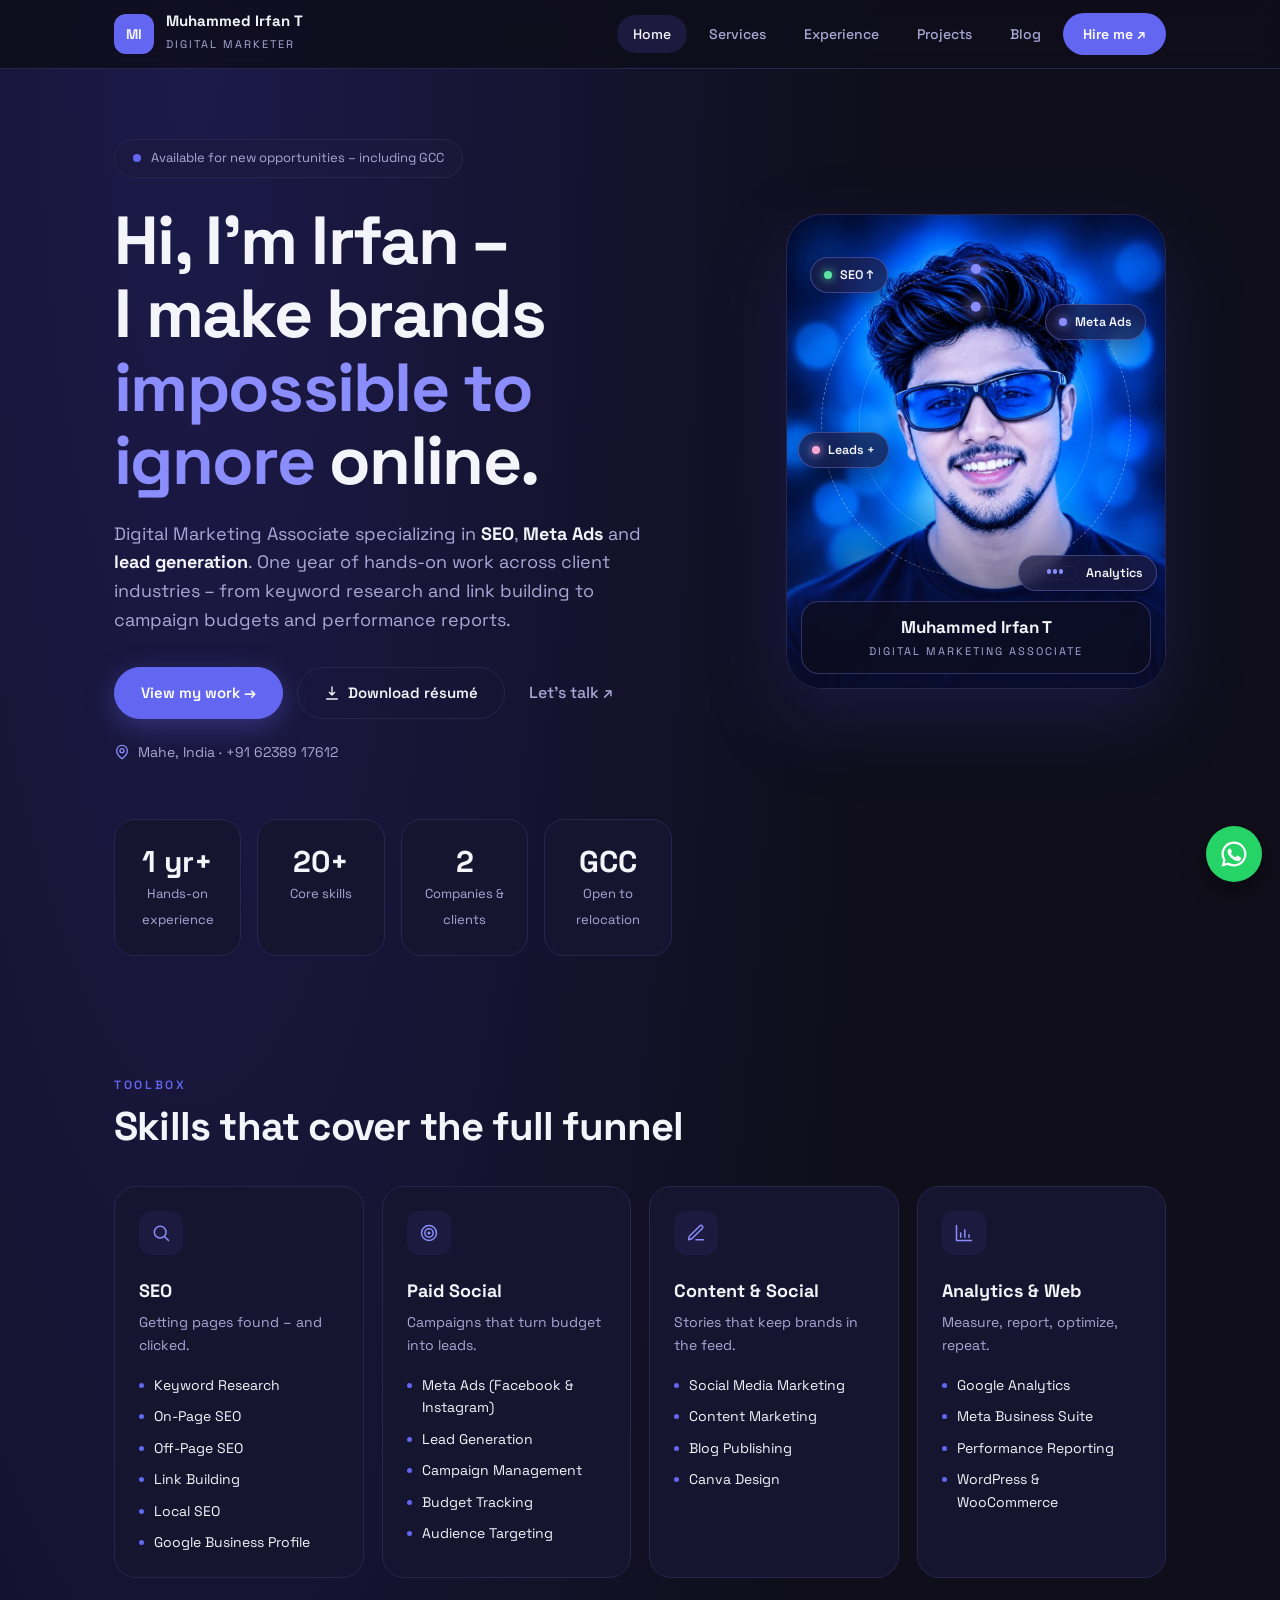
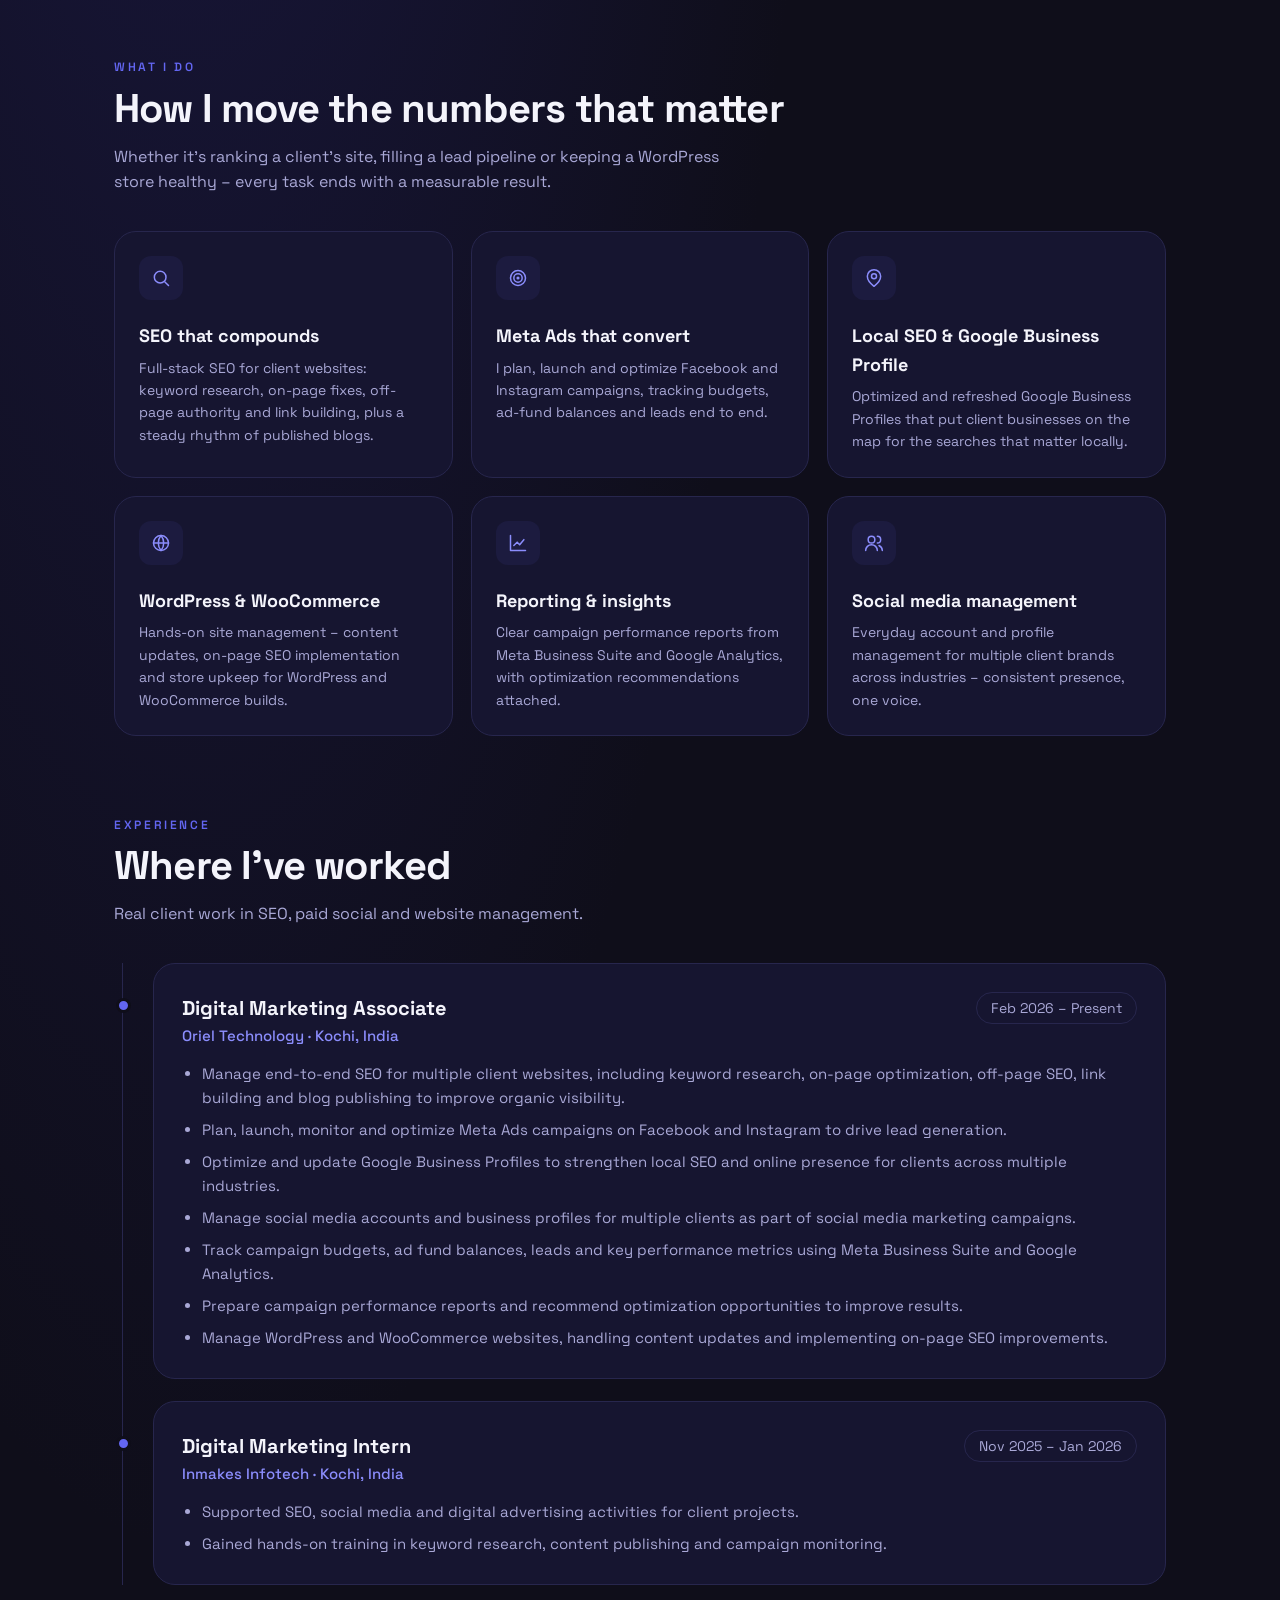
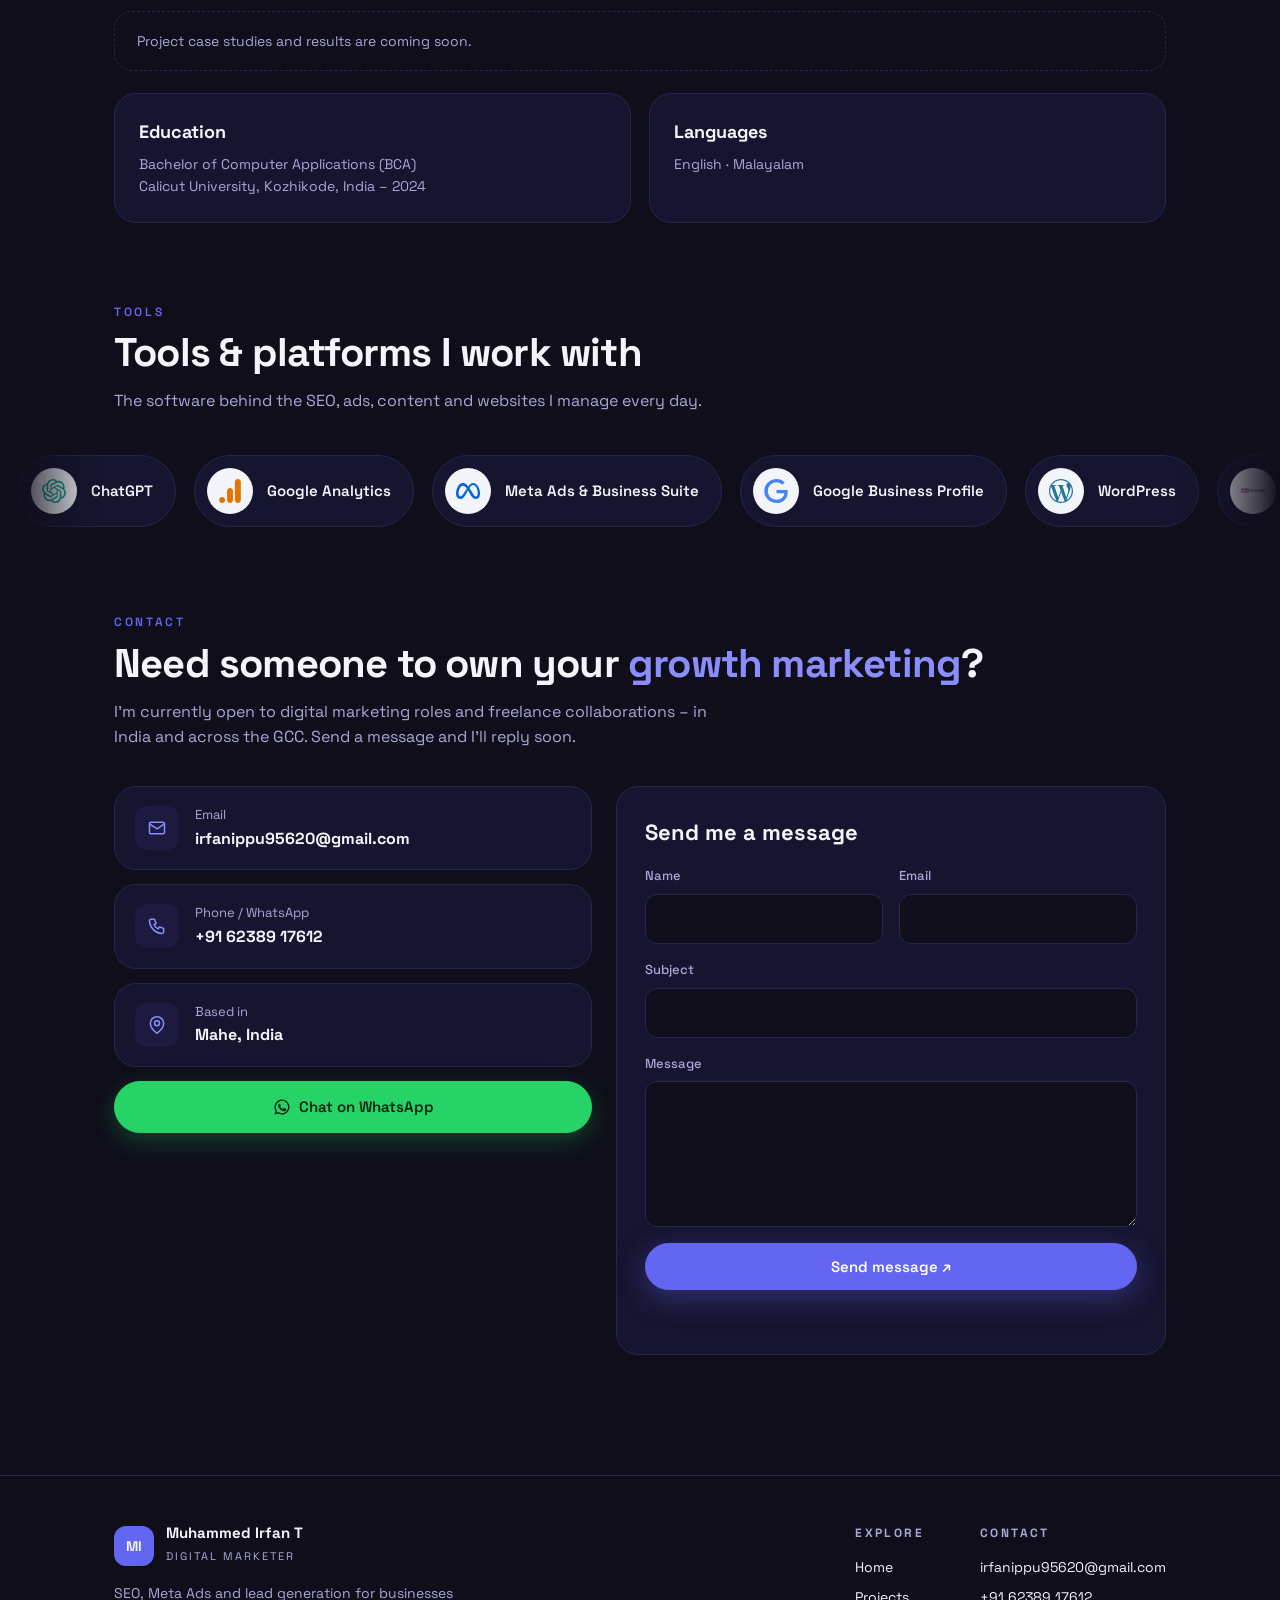
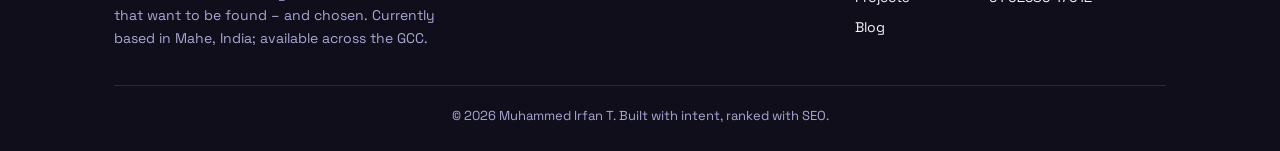
==== index.html @ 916445ad "Update index.html" ====
<!DOCTYPE html>
<html lang="en">
<head>
  <meta charset="UTF-8">
  <meta name="viewport" content="width=device-width, initial-scale=1.0">

  <title>Digital Marketing Executive in Kerala | Muhammed Irfan</title>

  <meta
    name="description"
    content="Muhammed Irfan is a Digital Marketing Associate from Kerala, specialising in SEO, Meta Ads, Google Ads, lead generation, and social media marketing."
  >

  <meta name="author" content="Muhammed Irfan">
  <meta name="robots" content="index, follow">

  <link rel="canonical" href="https://irfandigi.vercel.app/">

  <!-- Open Graph -->
  <meta property="og:type" content="website">
  <meta property="og:title" content="Muhammed Irfan | Digital Marketing Portfolio">
  <meta
    property="og:description"
    content="Explore my digital marketing experience, projects, and skills in SEO, Meta Ads, Google Ads, and lead generation."
  >
  <meta property="og:url" content="https://irfandigi.vercel.app/">
  <meta property="og:image" content="https://irfandigi.vercel.app/og-image.jpg">

  <!-- Twitter -->
  <meta name="twitter:card" content="summary_large_image">
  <meta name="twitter:title" content="Muhammed Irfan | Digital Marketing Portfolio">
  <meta
    name="twitter:description"
    content="Digital marketing portfolio showcasing SEO, paid advertising, and lead generation projects."
  >
  <meta name="twitter:image" content="https://irfandigi.vercel.app/og-image.jpg">

  <!-- Fonts -->
  <link rel="preconnect" href="https://fonts.googleapis.com">
  <link rel="preconnect" href="https://fonts.gstatic.com" crossorigin>
  <link
    href="https://fonts.googleapis.com/css2?family=Space+Grotesk:wght@400;500;600;700&display=swap"
    rel="stylesheet"
  >

  <link rel="stylesheet" href="style.css">

  <!-- Structured Data -->
  <script type="application/ld+json">
  {
    "@context": "https://schema.org",
    "@type": "Person",
    "name": "Muhammed Irfan",
    "url": "https://irfandigi.vercel.app/",
    "jobTitle": "Digital Marketing Associate",
    "address": {
      "@type": "PostalAddress",
      "addressLocality": "Mahe",
      "addressRegion": "Kerala",
      "addressCountry": "IN"
    },
    "knowsAbout": [
      "Search Engine Optimization",
      "Meta Ads",
      "Google Ads",
      "Lead Generation",
      "Social Media Marketing",
      "WordPress"
    ]
  }
  </script>
</head>
<body>
<header><div class="wrap">
 <a class="brand" href="#home"><span class="logo">MI</span><span><b>Muhammed Irfan T</b><small>Digital Marketer</small></span></a>
 <nav aria-label="Main" class="pnav" id="mnav"><a class="cur" aria-current="page" href="#home">Home</a><a href="#services">Services</a><a href="#experience">Experience</a><a href="projects.html">Projects</a><a href="blog.html">Blog</a><a class="hire" href="#contact">Hire me ↗</a></nav>
 <button class="burger" type="button" aria-label="Open menu" aria-expanded="false" aria-controls="mnav"><span></span></button>
</div></header>
<main>

<section class="hero" id="home" style="padding-bottom:40px"><div class="wrap">
 <div>
  <span class="pill"><i class="dot"></i>Available for new opportunities – including GCC</span>
  <h1>Hi, I’m Irfan –<br>I make brands <span>impossible to ignore</span> online.</h1>
  <p class="lead">Digital Marketing Associate specializing in <b>SEO</b>, <b>Meta Ads</b> and <b>lead generation</b>. One year of hands-on work across client industries – from keyword research and link building to campaign budgets and performance reports.</p>
  <div class="cta">
   <a class="btn p" href="projects.html">View my work →</a>
   <a class="btn" id="dl" href="resume.pdf" download="Muhammed_Irfan_T_Resume.pdf"><svg width="16" height="16" viewBox="0 0 24 24" fill="none" stroke="currentColor" stroke-width="2" stroke-linecap="round" stroke-linejoin="round"><path d="M12 3v12m0 0l-4-4m4 4l4-4M4 21h16"/></svg>Download résumé</a>
   <a class="ghost" href="#contact">Let’s talk ↗</a>
  </div>
  <div class="loc"><svg width="16" height="16" viewBox="0 0 24 24" fill="none" stroke="#8b8dfc" stroke-width="2"><path d="M20 10c0 6-8 12-8 12S4 16 4 10a8 8 0 0116 0z"/><circle cx="12" cy="10" r="3"/></svg>Mahe, India · +91 62389 17612</div>
 </div>
 <div class="portrait pf" id="pf">
  <div class="pf-glow g1"></div><div class="pf-glow g2"></div>
  <div class="pf-ring r1"></div><div class="pf-ring r2"></div>
  <img class="pf-img" src="images/irfan.webp" width="720" height="900" alt="Muhammed Irfan T, Digital Marketing Associate" fetchpriority="high">
  <span class="chip c1"><i></i>SEO ↑</span>
  <span class="chip c2"><i></i>Meta Ads</span>
  <span class="chip c3"><i></i>Leads +</span>
  <span class="chip c4"><em class="bars"><u></u><u></u><u></u></em>Analytics</span>
  <div class="pf-name"><b>Muhammed Irfan T</b><small>Digital Marketing Associate</small></div>
 </div>
</div>
<div class="wrap"><div class="stats">
 <div class="stat"><b>1 yr+</b><span>Hands-on experience</span></div>
 <div class="stat"><b>20+</b><span>Core skills</span></div>
 <div class="stat"><b>2</b><span>Companies &amp; clients</span></div>
 <div class="stat"><b>GCC</b><span>Open to relocation</span></div>
</div></div>
</section>

<section id="skills"><div class="wrap">
 <div class="eyebrow">Toolbox</div>
 <h2>Skills that cover the full funnel</h2>
 <p class="sub"></p>
 <div class="grid4">
  <div class="card"><div class="ic"><svg viewBox="0 0 24 24"><circle cx="11" cy="11" r="7"/><path d="M21 21l-4.3-4.3"/></svg></div><h3>SEO</h3><p>Getting pages found – and clicked.</p><ul><li>Keyword Research</li><li>On-Page SEO</li><li>Off-Page SEO</li><li>Link Building</li><li>Local SEO</li><li>Google Business Profile</li></ul></div>
  <div class="card"><div class="ic"><svg viewBox="0 0 24 24"><circle cx="12" cy="12" r="9"/><circle cx="12" cy="12" r="5"/><circle cx="12" cy="12" r="1"/></svg></div><h3>Paid Social</h3><p>Campaigns that turn budget into leads.</p><ul><li>Meta Ads (Facebook &amp; Instagram)</li><li>Lead Generation</li><li>Campaign Management</li><li>Budget Tracking</li><li>Audience Targeting</li></ul></div>
  <div class="card"><div class="ic"><svg viewBox="0 0 24 24"><path d="M12 20h9"/><path d="M16.5 3.5a2.1 2.1 0 013 3L7 19l-4 1 1-4z"/></svg></div><h3>Content &amp; Social</h3><p>Stories that keep brands in the feed.</p><ul><li>Social Media Marketing</li><li>Content Marketing</li><li>Blog Publishing</li><li>Canva Design</li></ul></div>
  <div class="card"><div class="ic"><svg viewBox="0 0 24 24"><path d="M3 3v18h18"/><path d="M8 17v-5M13 17V8M18 17v-3"/></svg></div><h3>Analytics &amp; Web</h3><p>Measure, report, optimize, repeat.</p><ul><li>Google Analytics</li><li>Meta Business Suite</li><li>Performance Reporting</li><li>WordPress &amp; WooCommerce</li></ul></div>
 </div>
</div></section>

<section id="services" style="padding-top:0"><div class="wrap">
 <div class="eyebrow">What I do</div>
 <h2>How I move the numbers that matter</h2>
 <p class="sub">Whether it’s ranking a client’s site, filling a lead pipeline or keeping a WordPress store healthy – every task ends with a measurable result.</p>
 <div class="grid3">
  <div class="card"><div class="ic"><svg viewBox="0 0 24 24"><circle cx="11" cy="11" r="7"/><path d="M21 21l-4.3-4.3"/></svg></div><h3>SEO that compounds</h3><p>Full-stack SEO for client websites: keyword research, on-page fixes, off-page authority and link building, plus a steady rhythm of published blogs.</p></div>
  <div class="card"><div class="ic"><svg viewBox="0 0 24 24"><circle cx="12" cy="12" r="9"/><circle cx="12" cy="12" r="5"/><circle cx="12" cy="12" r="1"/></svg></div><h3>Meta Ads that convert</h3><p>I plan, launch and optimize Facebook and Instagram campaigns, tracking budgets, ad-fund balances and leads end to end.</p></div>
  <div class="card"><div class="ic"><svg viewBox="0 0 24 24"><path d="M20 10c0 6-8 12-8 12S4 16 4 10a8 8 0 0116 0z"/><circle cx="12" cy="10" r="3"/></svg></div><h3>Local SEO &amp; Google Business Profile</h3><p>Optimized and refreshed Google Business Profiles that put client businesses on the map for the searches that matter locally.</p></div>
  <div class="card"><div class="ic"><svg viewBox="0 0 24 24"><circle cx="12" cy="12" r="9"/><path d="M3 12h18M12 3a14 14 0 010 18M12 3a14 14 0 000 18"/></svg></div><h3>WordPress &amp; WooCommerce</h3><p>Hands-on site management – content updates, on-page SEO implementation and store upkeep for WordPress and WooCommerce builds.</p></div>
  <div class="card"><div class="ic"><svg viewBox="0 0 24 24"><path d="M3 3v18h18"/><path d="M7 15l4-4 3 3 5-6"/></svg></div><h3>Reporting &amp; insights</h3><p>Clear campaign performance reports from Meta Business Suite and Google Analytics, with optimization recommendations attached.</p></div>
  <div class="card"><div class="ic"><svg viewBox="0 0 24 24"><circle cx="9" cy="8" r="4"/><path d="M2 21a7 7 0 0114 0M16 4a4 4 0 010 8M22 21a7 7 0 00-4-6"/></svg></div><h3>Social media management</h3><p>Everyday account and profile management for multiple client brands across industries – consistent presence, one voice.</p></div>
 </div>
</div></section>

<section id="experience" style="padding-top:0"><div class="wrap">
 <div class="eyebrow">Experience</div>
 <h2>Where I’ve worked</h2>
 <p class="sub">Real client work in SEO, paid social and website management.</p>
 <div class="tl">
  <article class="job">
   <header><div><h3>Digital Marketing Associate</h3><div class="org">Oriel Technology · Kochi, India</div></div><span class="when">Feb 2026 – Present</span></header>
   <ul>
    <li>Manage end-to-end SEO for multiple client websites, including keyword research, on-page optimization, off-page SEO, link building and blog publishing to improve organic visibility.</li>
    <li>Plan, launch, monitor and optimize Meta Ads campaigns on Facebook and Instagram to drive lead generation.</li>
    <li>Optimize and update Google Business Profiles to strengthen local SEO and online presence for clients across multiple industries.</li>
    <li>Manage social media accounts and business profiles for multiple clients as part of social media marketing campaigns.</li>
    <li>Track campaign budgets, ad fund balances, leads and key performance metrics using Meta Business Suite and Google Analytics.</li>
    <li>Prepare campaign performance reports and recommend optimization opportunities to improve results.</li>
    <li>Manage WordPress and WooCommerce websites, handling content updates and implementing on-page SEO improvements.</li>
   </ul>
  </article>
  <article class="job">
   <header><div><h3>Digital Marketing Intern</h3><div class="org">Inmakes Infotech · Kochi, India</div></div><span class="when">Nov 2025 – Jan 2026</span></header>
   <ul>
    <li>Supported SEO, social media and digital advertising activities for client projects.</li>
    <li>Gained hands-on training in keyword research, content publishing and campaign monitoring.</li>
   </ul>
  </article>
 </div>
 <div class="note">Project case studies and results are coming soon.</div>
 <div class="edu">
  <div class="card"><h3>Education</h3><p>Bachelor of Computer Applications (BCA)<br>Calicut University, Kozhikode, India – 2024</p></div>
  <div class="card"><h3>Languages</h3><p>English · Malayalam</p></div>
 </div>
</div></section>

<section id="tools" style="padding-top:0"><div class="wrap">
 <div class="eyebrow">Tools</div>
 <h2>Tools &amp; platforms I work with</h2>
 <p class="sub">The software behind the SEO, ads, content and websites I manage every day.</p>
</div>
<div class="marquee" aria-label="Tools and platforms"><ul class="mtrack"><li class="tool"><span class="tlogo"><svg viewBox="0 0 24 24" role="img" aria-label="ChatGPT logo"><path fill="#10a37f" d="M22.2819 9.8211a5.9847 5.9847 0 0 0-.5157-4.9108 6.0462 6.0462 0 0 0-6.5098-2.9A6.0651 6.0651 0 0 0 4.9807 4.1818a5.9847 5.9847 0 0 0-3.9977 2.9 6.0462 6.0462 0 0 0 .7427 7.0966 5.98 5.98 0 0 0 .511 4.9107 6.051 6.051 0 0 0 6.5146 2.9001A5.9847 5.9847 0 0 0 13.2599 24a6.0557 6.0557 0 0 0 5.7718-4.2058 5.9894 5.9894 0 0 0 3.9977-2.9001 6.0557 6.0557 0 0 0-.7475-7.0729zm-9.022 12.6081a4.4755 4.4755 0 0 1-2.8764-1.0408l.1419-.0804 4.7783-2.7582a.7948.7948 0 0 0 .3927-.6813v-6.7369l2.02 1.1686a.071.071 0 0 1 .038.052v5.5826a4.504 4.504 0 0 1-4.4945 4.4944zm-9.6607-4.1254a4.4708 4.4708 0 0 1-.5346-3.0137l.142.0852 4.783 2.7582a.7712.7712 0 0 0 .7806 0l5.8428-3.3685v2.3324a.0804.0804 0 0 1-.0332.0615L9.74 19.9502a4.4992 4.4992 0 0 1-6.1408-1.6464zM2.3408 7.8956a4.485 4.485 0 0 1 2.3655-1.9728V11.6a.7664.7664 0 0 0 .3879.6765l5.8144 3.3543-2.0201 1.1685a.0757.0757 0 0 1-.071 0l-4.8303-2.7865A4.504 4.504 0 0 1 2.3408 7.872zm16.5963 3.8558L13.1038 8.364 15.1192 7.2a.0757.0757 0 0 1 .071 0l4.8303 2.7913a4.4944 4.4944 0 0 1-.6765 8.1042v-5.6772a.79.79 0 0 0-.407-.667zm2.0107-3.0231l-.142-.0852-4.7735-2.7818a.7759.7759 0 0 0-.7854 0L9.409 9.2297V6.8974a.0662.0662 0 0 1 .0284-.0615l4.8303-2.7866a4.4992 4.4992 0 0 1 6.6802 4.66zM8.3065 12.863l-2.02-1.1638a.0804.0804 0 0 1-.038-.0567V6.0742a4.4992 4.4992 0 0 1 7.3757-3.4537l-.142.0805L8.704 5.459a.7948.7948 0 0 0-.3927.6813zm1.0976-2.3654l2.602-1.4998 2.6069 1.4998v2.9994l-2.5974 1.4997-2.6067-1.4997Z"/></svg></span><span>ChatGPT</span></li><li class="tool"><span class="tlogo"><svg viewBox="0 0 24 24" role="img" aria-label="Google Analytics logo"><path fill="#E37400" d="M22.84 2.9982v17.9987c.0086 1.6473-1.3197 2.9897-2.967 2.9984a2.9808 2.9808 0 01-.3677-.0208c-1.528-.226-2.6477-1.5558-2.6105-3.1V3.1204c-.0369-1.5458 1.0856-2.8762 2.6157-3.1 1.6361-.1915 3.1178.9796 3.3093 2.6158.014.1201.0208.241.0202.3619zM4.1326 18.0548c-1.6417 0-2.9726 1.331-2.9726 2.9726C1.16 22.6691 2.4909 24 4.1326 24s2.9726-1.3309 2.9726-2.9726-1.331-2.9726-2.9726-2.9726zm7.8728-9.0098c-.0171 0-.0342 0-.0513.0003-1.6495.0904-2.9293 1.474-2.891 3.1256v7.9846c0 2.167.9535 3.4825 2.3505 3.763 1.6118.3266 3.1832-.7152 3.5098-2.327.04-.1974.06-.3983.0593-.5998v-8.9585c.003-1.6474-1.33-2.9852-2.9773-2.9882z"/></svg></span><span>Google Analytics</span></li><li class="tool"><span class="tlogo"><svg viewBox="0 0 24 24" role="img" aria-label="Meta Ads and Business Suite logo"><path fill="#0467DF" d="M6.915 4.03c-1.968 0-3.683 1.28-4.871 3.113C.704 9.208 0 11.883 0 14.449c0 .706.07 1.369.21 1.973a6.624 6.624 0 0 0 .265.86 5.297 5.297 0 0 0 .371.761c.696 1.159 1.818 1.927 3.593 1.927 1.497 0 2.633-.671 3.965-2.444.76-1.012 1.144-1.626 2.663-4.32l.756-1.339.186-.325c.061.1.121.196.183.3l2.152 3.595c.724 1.21 1.665 2.556 2.47 3.314 1.046.987 1.992 1.22 3.06 1.22 1.075 0 1.876-.355 2.455-.843a3.743 3.743 0 0 0 .81-.973c.542-.939.861-2.127.861-3.745 0-2.72-.681-5.357-2.084-7.45-1.282-1.912-2.957-2.93-4.716-2.93-1.047 0-2.088.467-3.053 1.308-.652.57-1.257 1.29-1.82 2.05-.69-.875-1.335-1.547-1.958-2.056-1.182-.966-2.315-1.303-3.454-1.303zm10.16 2.053c1.147 0 2.188.758 2.992 1.999 1.132 1.748 1.647 4.195 1.647 6.4 0 1.548-.368 2.9-1.839 2.9-.58 0-1.027-.23-1.664-1.004-.496-.601-1.343-1.878-2.832-4.358l-.617-1.028a44.908 44.908 0 0 0-1.255-1.98c.07-.109.141-.224.211-.327 1.12-1.667 2.118-2.602 3.358-2.602zm-10.201.553c1.265 0 2.058.791 2.675 1.446.307.327.737.871 1.234 1.579l-1.02 1.566c-.757 1.163-1.882 3.017-2.837 4.338-1.191 1.649-1.81 1.817-2.486 1.817-.524 0-1.038-.237-1.383-.794-.263-.426-.464-1.13-.464-2.046 0-2.221.63-4.535 1.66-6.088.454-.687.964-1.226 1.533-1.533a2.264 2.264 0 0 1 1.088-.285z"/></svg></span><span>Meta Ads &amp; Business Suite</span></li><li class="tool"><span class="tlogo"><svg viewBox="0 0 24 24" role="img" aria-label="Google Business Profile logo"><path fill="#4285F4" d="M12.48 10.92v3.28h7.84c-.24 1.84-.853 3.187-1.787 4.133-1.147 1.147-2.933 2.4-6.053 2.4-4.827 0-8.6-3.893-8.6-8.72s3.773-8.72 8.6-8.72c2.6 0 4.507 1.027 5.907 2.347l2.307-2.307C18.747 1.44 16.133 0 12.48 0 5.867 0 .307 5.387.307 12s5.56 12 12.173 12c3.573 0 6.267-1.173 8.373-3.36 2.16-2.16 2.84-5.213 2.84-7.667 0-.76-.053-1.467-.173-2.053H12.48z"/></svg></span><span>Google Business Profile</span></li><li class="tool"><span class="tlogo"><svg viewBox="0 0 24 24" role="img" aria-label="WordPress logo"><path fill="#21759B" d="M21.469 6.825c.84 1.537 1.318 3.3 1.318 5.175 0 3.979-2.156 7.456-5.363 9.325l3.295-9.527c.615-1.54.82-2.771.82-3.864 0-.405-.026-.78-.07-1.11m-7.981.105c.647-.03 1.232-.105 1.232-.105.582-.075.514-.93-.067-.899 0 0-1.755.135-2.88.135-1.064 0-2.85-.15-2.85-.15-.585-.03-.661.855-.075.885 0 0 .54.061 1.125.09l1.68 4.605-2.37 7.08L5.354 6.9c.649-.03 1.234-.1 1.234-.1.585-.075.516-.93-.065-.896 0 0-1.746.138-2.874.138-.2 0-.438-.008-.69-.015C4.911 3.15 8.235 1.215 12 1.215c2.809 0 5.365 1.072 7.286 2.833-.046-.003-.091-.009-.141-.009-1.06 0-1.812.923-1.812 1.914 0 .89.513 1.643 1.06 2.531.411.72.89 1.643.89 2.977 0 .915-.354 1.994-.821 3.479l-1.075 3.585-3.9-11.61.001.014zM12 22.784c-1.059 0-2.081-.153-3.048-.437l3.237-9.406 3.315 9.087c.024.053.05.101.078.149-1.12.393-2.325.609-3.582.609M1.211 12c0-1.564.336-3.05.935-4.39L7.29 21.709C3.694 19.96 1.212 16.271 1.211 12M12 0C5.385 0 0 5.385 0 12s5.385 12 12 12 12-5.385 12-12S18.615 0 12 0"/></svg></span><span>WordPress</span></li><li class="tool"><span class="tlogo"><svg viewBox="0 0 24 24" role="img" aria-label="WooCommerce logo"><path fill="#96588A" d="M.754 9.58a.754.754 0 00-.754.758v2.525c0 .42.339.758.758.758h3.135l1.431.799-.326-.799h2.373a.757.757 0 00.758-.758v-2.525a.757.757 0 00-.758-.758H.754zm2.709.445h.03c.065.001.124.023.179.067a.26.26 0 01.103.19.29.29 0 01-.033.16c-.13.239-.236.64-.322 1.199-.083.541-.114.965-.094 1.267a.392.392 0 01-.039.219.213.213 0 01-.176.12c-.086.006-.177-.034-.263-.124-.31-.316-.555-.788-.735-1.416-.216.425-.375.744-.478.957-.196.376-.363.568-.502.578-.09.007-.166-.069-.233-.228-.17-.436-.352-1.277-.548-2.524a.297.297 0 01.054-.222c.047-.064.116-.095.21-.102.169-.013.265.065.288.238.103.695.217 1.284.336 1.766l.727-1.387c.066-.126.15-.192.25-.199.146-.01.237.083.273.28.083.441.188.817.315 1.136.086-.844.233-1.453.44-1.828a.255.255 0 01.218-.147zm1.293.36c.056 0 .116.006.18.02.232.05.411.177.53.386.107.18.161.395.161.654 0 .343-.087.654-.26.94-.2.332-.459.5-.781.5a.88.88 0 01-.18-.022.763.763 0 01-.531-.384 1.287 1.287 0 01-.158-.659c0-.342.085-.655.258-.937.202-.333.462-.498.78-.498zm2.084 0c.056 0 .116.006.18.02.236.05.411.177.53.386.107.18.16.395.16.654 0 .343-.086.654-.259.94-.2.332-.459.5-.781.5a.88.88 0 01-.18-.022.763.763 0 01-.531-.384 1.287 1.287 0 01-.16-.659c0-.342.087-.655.26-.937.202-.333.462-.498.78-.498zm4.437.047c-.305 0-.546.102-.718.304-.173.203-.256.49-.256.856 0 .395.086.697.256.906.17.21.418.316.744.316.315 0 .559-.107.728-.316.17-.21.256-.504.256-.883s-.087-.673-.26-.879c-.176-.202-.424-.304-.75-.304zm-1.466.002a1.13 1.13 0 00-.84.326c-.223.22-.332.499-.332.838 0 .362.108.658.328.88.22.223.505.336.861.336.103 0 .22-.016.346-.052v-.54c-.117.034-.216.051-.303.051a.545.545 0 01-.422-.177c-.106-.12-.16-.278-.16-.48 0-.19.053-.348.156-.468a.498.498 0 01.397-.181c.103 0 .212.015.332.049v-.537a1.394 1.394 0 00-.363-.045zm12.414 0a1.135 1.135 0 00-.84.326c-.223.22-.332.499-.332.838 0 .362.108.658.328.88.22.223.506.336.861.336.103 0 .22-.016.346-.052v-.54c-.116.034-.216.051-.303.051a.545.545 0 01-.422-.177c-.106-.12-.16-.278-.16-.48 0-.19.053-.348.156-.468a.498.498 0 01.397-.181c.103 0 .212.015.332.049v-.537a1.394 1.394 0 00-.363-.045zm-9.598.06l-.29 2.264h.579l.156-1.559.395 1.559h.412l.379-1.555.164 1.555h.603l-.304-2.264h-.791l-.12.508c-.03.13-.06.264-.087.4l-.067.352a29.97 29.97 0 00-.258-1.26h-.771zm2.768 0l-.29 2.264h.579l.156-1.559.396 1.559h.412l.375-1.555.165 1.555h.603l-.305-2.264h-.789l-.119.508c-.03.13-.06.264-.086.4l-.066.352c-.063-.352-.15-.771-.26-1.26h-.771zm3.988 0v2.264h.611v-1.031h.012l.494 1.03h.645l-.489-1.019a.61.61 0 00.37-.552.598.598 0 00-.25-.506c-.167-.123-.394-.186-.68-.186h-.713zm3.377 0v2.264H24v-.483h-.63v-.414h.54v-.468h-.54v-.416h.626v-.483H22.76zm-4.793.004v2.264h1.24v-.483h-.627v-.416h.541v-.468h-.54v-.415h.622v-.482h-1.236zm2.025.432c.146.003.25.025.313.072.063.046.091.12.091.227 0 .156-.135.236-.404.24v-.54zm-15.22.011c-.104 0-.205.069-.301.211a1.078 1.078 0 00-.2.639c0 .096.02.2.06.303.049.13.117.198.196.215.083.016.173-.02.27-.106.123-.11.205-.273.252-.492.016-.077.023-.16.023-.246 0-.097-.02-.2-.06-.303-.05-.13-.116-.198-.196-.215a.246.246 0 00-.045-.006zm2.083 0c-.103 0-.204.069-.3.211a1.078 1.078 0 00-.2.639c0 .096.02.2.06.303.049.13.117.198.196.215.083.016.173-.02.27-.106.123-.11.205-.273.252-.492.013-.077.023-.16.023-.246 0-.097-.02-.2-.06-.303-.05-.13-.116-.198-.196-.215a.246.246 0 00-.045-.006zm4.428.006c.233 0 .354.218.354.66-.004.273-.038.46-.098.553a.293.293 0 01-.262.139.266.266 0 01-.242-.139c-.056-.093-.084-.28-.084-.562 0-.436.11-.65.332-.65Z"/></svg></span><span>WooCommerce</span></li><li class="tool"><span class="tlogo"><svg viewBox="0 0 24 24" role="img" aria-label="Canva logo"><path fill="#00C4CC" d="M12 0C5.373 0 0 5.373 0 12s5.373 12 12 12 12-5.373 12-12S18.627 0 12 0zM6.962 7.68c.754 0 1.337.549 1.405 1.2.069.583-.171 1.097-.822 1.406-.343.171-.48.172-.549.069-.034-.069 0-.137.069-.206.617-.514.617-.926.548-1.508-.034-.378-.308-.618-.583-.618-1.2 0-2.914 2.674-2.674 4.629.103.754.549 1.646 1.509 1.646.308 0 .65-.103.96-.24.5-.264.799-.47 1.097-.8-.073-.885.704-2.046 1.851-2.046.515 0 .926.205.96.583.068.514-.377.582-.514.582s-.378-.034-.378-.17c-.034-.138.309-.07.275-.378-.035-.206-.24-.274-.446-.274-.72 0-1.131.994-1.029 1.611.035.275.172.549.447.549.205 0 .514-.31.617-.755.068-.308.343-.514.583-.514.102 0 .17.034.205.171v.138c-.034.137-.137.548-.102.651 0 .069.034.171.17.171.092 0 .436-.18.777-.459.117-.59.253-1.298.253-1.357.034-.24.137-.48.617-.48.103 0 .171.034.205.171v.138l-.136.617c.445-.583 1.097-.994 1.508-.994.172 0 .309.102.309.274 0 .103 0 .274-.069.446-.137.377-.309.96-.412 1.474 0 .137.035.274.207.274.171 0 .685-.206 1.096-.754l.007-.004c-.002-.068-.007-.134-.007-.202 0-.411.035-.754.104-.994.068-.274.411-.514.617-.514.103 0 .205.069.205.171 0 .035 0 .103-.034.137-.137.446-.24.857-.24 1.269 0 .24.034.582.102.788 0 .034.035.069.07.069.068 0 .548-.445.89-1.028-.308-.206-.48-.549-.48-.96 0-.72.446-1.097.858-1.097.343 0 .617.24.617.72 0 .308-.103.65-.274.96h.102a.77.77 0 0 0 .584-.24.293.293 0 0 1 .134-.117c.335-.425.83-.74 1.41-.74.48 0 .924.205.959.582.068.515-.378.618-.515.618l-.002-.002c-.138 0-.377-.035-.377-.172 0-.137.309-.068.274-.376-.034-.206-.24-.275-.446-.275-.686 0-1.13.891-1.028 1.611.034.275.171.583.445.583.206 0 .515-.308.652-.754.068-.274.343-.514.583-.514.103 0 .17.034.205.171 0 .069 0 .206-.137.652-.17.308-.171.48-.137.617.034.274.171.48.309.583.034.034.068.102.068.102 0 .069-.034.138-.137.138-.034 0-.068 0-.103-.035-.514-.205-.72-.548-.789-.891-.205.24-.445.377-.72.377-.445 0-.89-.411-.96-.926a1.609 1.609 0 0 1 .075-.649c-.203.13-.422.203-.623.203h-.17c-.447.652-.927 1.098-1.27 1.303a.896.896 0 0 1-.377.104c-.068 0-.171-.035-.205-.104-.095-.152-.156-.392-.193-.667-.481.527-1.145.805-1.453.805-.343 0-.548-.206-.582-.55v-.376c.102-.754.377-1.2.377-1.337a.074.074 0 0 0-.069-.07c-.24 0-1.028.824-1.166 1.373l-.103.445c-.068.309-.377.515-.582.515-.103 0-.172-.035-.206-.172v-.137l.046-.233c-.435.31-.87.508-1.075.508-.308 0-.48-.172-.514-.412-.206.274-.445.412-.754.412-.352 0-.696-.24-.862-.593-.244.275-.523.553-.852.764-.48.309-1.028.549-1.68.549-.582 0-1.097-.309-1.371-.583-.412-.377-.651-.96-.686-1.509-.205-1.68.823-3.84 2.4-4.8.378-.205.755-.343 1.132-.343zm9.77 3.291c-.104 0-.172.172-.172.343 0 .274.137.583.309.755a1.74 1.74 0 0 0 .102-.583c0-.343-.137-.515-.24-.515z"/></svg></span><span>Canva</span></li><li class="tool"><span class="tlogo"><svg viewBox="0 0 24 24" role="img" aria-label="Facebook logo"><path fill="#0866FF" d="M9.101 23.691v-7.98H6.627v-3.667h2.474v-1.58c0-4.085 1.848-5.978 5.858-5.978.401 0 .955.042 1.468.103a8.68 8.68 0 0 1 1.141.195v3.325a8.623 8.623 0 0 0-.653-.036 26.805 26.805 0 0 0-.733-.009c-.707 0-1.259.096-1.675.309a1.686 1.686 0 0 0-.679.622c-.258.42-.374.995-.374 1.752v1.297h3.919l-.386 2.103-.287 1.564h-3.246v8.245C19.396 23.238 24 18.179 24 12.044c0-6.627-5.373-12-12-12s-12 5.373-12 12c0 5.628 3.874 10.35 9.101 11.647Z"/></svg></span><span>Facebook</span></li><li class="tool"><span class="tlogo"><svg viewBox="0 0 24 24" role="img" aria-label="Instagram logo"><path fill="#FF0069" d="M7.0301.084c-1.2768.0602-2.1487.264-2.911.5634-.7888.3075-1.4575.72-2.1228 1.3877-.6652.6677-1.075 1.3368-1.3802 2.127-.2954.7638-.4956 1.6365-.552 2.914-.0564 1.2775-.0689 1.6882-.0626 4.947.0062 3.2586.0206 3.6671.0825 4.9473.061 1.2765.264 2.1482.5635 2.9107.308.7889.72 1.4573 1.388 2.1228.6679.6655 1.3365 1.0743 2.1285 1.38.7632.295 1.6361.4961 2.9134.552 1.2773.056 1.6884.069 4.9462.0627 3.2578-.0062 3.668-.0207 4.9478-.0814 1.28-.0607 2.147-.2652 2.9098-.5633.7889-.3086 1.4578-.72 2.1228-1.3881.665-.6682 1.0745-1.3378 1.3795-2.1284.2957-.7632.4966-1.636.552-2.9124.056-1.2809.0692-1.6898.063-4.948-.0063-3.2583-.021-3.6668-.0817-4.9465-.0607-1.2797-.264-2.1487-.5633-2.9117-.3084-.7889-.72-1.4568-1.3876-2.1228C21.2982 1.33 20.628.9208 19.8378.6165 19.074.321 18.2017.1197 16.9244.0645 15.6471.0093 15.236-.005 11.977.0014 8.718.0076 8.31.0215 7.0301.0839m.1402 21.6932c-1.17-.0509-1.8053-.2453-2.2287-.408-.5606-.216-.96-.4771-1.3819-.895-.422-.4178-.6811-.8186-.9-1.378-.1644-.4234-.3624-1.058-.4171-2.228-.0595-1.2645-.072-1.6442-.079-4.848-.007-3.2037.0053-3.583.0607-4.848.05-1.169.2456-1.805.408-2.2282.216-.5613.4762-.96.895-1.3816.4188-.4217.8184-.6814 1.3783-.9003.423-.1651 1.0575-.3614 2.227-.4171 1.2655-.06 1.6447-.072 4.848-.079 3.2033-.007 3.5835.005 4.8495.0608 1.169.0508 1.8053.2445 2.228.408.5608.216.96.4754 1.3816.895.4217.4194.6816.8176.9005 1.3787.1653.4217.3617 1.056.4169 2.2263.0602 1.2655.0739 1.645.0796 4.848.0058 3.203-.0055 3.5834-.061 4.848-.051 1.17-.245 1.8055-.408 2.2294-.216.5604-.4763.96-.8954 1.3814-.419.4215-.8181.6811-1.3783.9-.4224.1649-1.0577.3617-2.2262.4174-1.2656.0595-1.6448.072-4.8493.079-3.2045.007-3.5825-.006-4.848-.0608M16.953 5.5864A1.44 1.44 0 1 0 18.39 4.144a1.44 1.44 0 0 0-1.437 1.4424M5.8385 12.012c.0067 3.4032 2.7706 6.1557 6.173 6.1493 3.4026-.0065 6.157-2.7701 6.1506-6.1733-.0065-3.4032-2.771-6.1565-6.174-6.1498-3.403.0067-6.156 2.771-6.1496 6.1738M8 12.0077a4 4 0 1 1 4.008 3.9921A3.9996 3.9996 0 0 1 8 12.0077"/></svg></span><span>Instagram</span></li><li class="tool"><span class="tlogo"><svg viewBox="0 0 24 24" role="img" aria-label="WhatsApp logo"><path fill="#25D366" d="M17.472 14.382c-.297-.149-1.758-.867-2.03-.967-.273-.099-.471-.148-.67.15-.197.297-.767.966-.94 1.164-.173.199-.347.223-.644.075-.297-.15-1.255-.463-2.39-1.475-.883-.788-1.48-1.761-1.653-2.059-.173-.297-.018-.458.13-.606.134-.133.298-.347.446-.52.149-.174.198-.298.298-.497.099-.198.05-.371-.025-.52-.075-.149-.669-1.612-.916-2.207-.242-.579-.487-.5-.669-.51-.173-.008-.371-.01-.57-.01-.198 0-.52.074-.792.372-.272.297-1.04 1.016-1.04 2.479 0 1.462 1.065 2.875 1.213 3.074.149.198 2.096 3.2 5.077 4.487.709.306 1.262.489 1.694.625.712.227 1.36.195 1.871.118.571-.085 1.758-.719 2.006-1.413.248-.694.248-1.289.173-1.413-.074-.124-.272-.198-.57-.347m-5.421 7.403h-.004a9.87 9.87 0 01-5.031-1.378l-.361-.214-3.741.982.998-3.648-.235-.374a9.86 9.86 0 01-1.51-5.26c.001-5.45 4.436-9.884 9.888-9.884 2.64 0 5.122 1.03 6.988 2.898a9.825 9.825 0 012.893 6.994c-.003 5.45-4.437 9.884-9.885 9.884m8.413-18.297A11.815 11.815 0 0012.05 0C5.495 0 .16 5.335.157 11.892c0 2.096.547 4.142 1.588 5.945L.057 24l6.305-1.654a11.882 11.882 0 005.683 1.448h.005c6.554 0 11.89-5.335 11.893-11.893a11.821 11.821 0 00-3.48-8.413Z"/></svg></span><span>WhatsApp</span></li><li class="tool" aria-hidden="true"><span class="tlogo"><svg viewBox="0 0 24 24" role="img" aria-label="ChatGPT logo"><path fill="#10a37f" d="M22.2819 9.8211a5.9847 5.9847 0 0 0-.5157-4.9108 6.0462 6.0462 0 0 0-6.5098-2.9A6.0651 6.0651 0 0 0 4.9807 4.1818a5.9847 5.9847 0 0 0-3.9977 2.9 6.0462 6.0462 0 0 0 .7427 7.0966 5.98 5.98 0 0 0 .511 4.9107 6.051 6.051 0 0 0 6.5146 2.9001A5.9847 5.9847 0 0 0 13.2599 24a6.0557 6.0557 0 0 0 5.7718-4.2058 5.9894 5.9894 0 0 0 3.9977-2.9001 6.0557 6.0557 0 0 0-.7475-7.0729zm-9.022 12.6081a4.4755 4.4755 0 0 1-2.8764-1.0408l.1419-.0804 4.7783-2.7582a.7948.7948 0 0 0 .3927-.6813v-6.7369l2.02 1.1686a.071.071 0 0 1 .038.052v5.5826a4.504 4.504 0 0 1-4.4945 4.4944zm-9.6607-4.1254a4.4708 4.4708 0 0 1-.5346-3.0137l.142.0852 4.783 2.7582a.7712.7712 0 0 0 .7806 0l5.8428-3.3685v2.3324a.0804.0804 0 0 1-.0332.0615L9.74 19.9502a4.4992 4.4992 0 0 1-6.1408-1.6464zM2.3408 7.8956a4.485 4.485 0 0 1 2.3655-1.9728V11.6a.7664.7664 0 0 0 .3879.6765l5.8144 3.3543-2.0201 1.1685a.0757.0757 0 0 1-.071 0l-4.8303-2.7865A4.504 4.504 0 0 1 2.3408 7.872zm16.5963 3.8558L13.1038 8.364 15.1192 7.2a.0757.0757 0 0 1 .071 0l4.8303 2.7913a4.4944 4.4944 0 0 1-.6765 8.1042v-5.6772a.79.79 0 0 0-.407-.667zm2.0107-3.0231l-.142-.0852-4.7735-2.7818a.7759.7759 0 0 0-.7854 0L9.409 9.2297V6.8974a.0662.0662 0 0 1 .0284-.0615l4.8303-2.7866a4.4992 4.4992 0 0 1 6.6802 4.66zM8.3065 12.863l-2.02-1.1638a.0804.0804 0 0 1-.038-.0567V6.0742a4.4992 4.4992 0 0 1 7.3757-3.4537l-.142.0805L8.704 5.459a.7948.7948 0 0 0-.3927.6813zm1.0976-2.3654l2.602-1.4998 2.6069 1.4998v2.9994l-2.5974 1.4997-2.6067-1.4997Z"/></svg></span><span>ChatGPT</span></li><li class="tool" aria-hidden="true"><span class="tlogo"><svg viewBox="0 0 24 24" role="img" aria-label="Google Analytics logo"><path fill="#E37400" d="M22.84 2.9982v17.9987c.0086 1.6473-1.3197 2.9897-2.967 2.9984a2.9808 2.9808 0 01-.3677-.0208c-1.528-.226-2.6477-1.5558-2.6105-3.1V3.1204c-.0369-1.5458 1.0856-2.8762 2.6157-3.1 1.6361-.1915 3.1178.9796 3.3093 2.6158.014.1201.0208.241.0202.3619zM4.1326 18.0548c-1.6417 0-2.9726 1.331-2.9726 2.9726C1.16 22.6691 2.4909 24 4.1326 24s2.9726-1.3309 2.9726-2.9726-1.331-2.9726-2.9726-2.9726zm7.8728-9.0098c-.0171 0-.0342 0-.0513.0003-1.6495.0904-2.9293 1.474-2.891 3.1256v7.9846c0 2.167.9535 3.4825 2.3505 3.763 1.6118.3266 3.1832-.7152 3.5098-2.327.04-.1974.06-.3983.0593-.5998v-8.9585c.003-1.6474-1.33-2.9852-2.9773-2.9882z"/></svg></span><span>Google Analytics</span></li><li class="tool" aria-hidden="true"><span class="tlogo"><svg viewBox="0 0 24 24" role="img" aria-label="Meta Ads and Business Suite logo"><path fill="#0467DF" d="M6.915 4.03c-1.968 0-3.683 1.28-4.871 3.113C.704 9.208 0 11.883 0 14.449c0 .706.07 1.369.21 1.973a6.624 6.624 0 0 0 .265.86 5.297 5.297 0 0 0 .371.761c.696 1.159 1.818 1.927 3.593 1.927 1.497 0 2.633-.671 3.965-2.444.76-1.012 1.144-1.626 2.663-4.32l.756-1.339.186-.325c.061.1.121.196.183.3l2.152 3.595c.724 1.21 1.665 2.556 2.47 3.314 1.046.987 1.992 1.22 3.06 1.22 1.075 0 1.876-.355 2.455-.843a3.743 3.743 0 0 0 .81-.973c.542-.939.861-2.127.861-3.745 0-2.72-.681-5.357-2.084-7.45-1.282-1.912-2.957-2.93-4.716-2.93-1.047 0-2.088.467-3.053 1.308-.652.57-1.257 1.29-1.82 2.05-.69-.875-1.335-1.547-1.958-2.056-1.182-.966-2.315-1.303-3.454-1.303zm10.16 2.053c1.147 0 2.188.758 2.992 1.999 1.132 1.748 1.647 4.195 1.647 6.4 0 1.548-.368 2.9-1.839 2.9-.58 0-1.027-.23-1.664-1.004-.496-.601-1.343-1.878-2.832-4.358l-.617-1.028a44.908 44.908 0 0 0-1.255-1.98c.07-.109.141-.224.211-.327 1.12-1.667 2.118-2.602 3.358-2.602zm-10.201.553c1.265 0 2.058.791 2.675 1.446.307.327.737.871 1.234 1.579l-1.02 1.566c-.757 1.163-1.882 3.017-2.837 4.338-1.191 1.649-1.81 1.817-2.486 1.817-.524 0-1.038-.237-1.383-.794-.263-.426-.464-1.13-.464-2.046 0-2.221.63-4.535 1.66-6.088.454-.687.964-1.226 1.533-1.533a2.264 2.264 0 0 1 1.088-.285z"/></svg></span><span>Meta Ads &amp; Business Suite</span></li><li class="tool" aria-hidden="true"><span class="tlogo"><svg viewBox="0 0 24 24" role="img" aria-label="Google Business Profile logo"><path fill="#4285F4" d="M12.48 10.92v3.28h7.84c-.24 1.84-.853 3.187-1.787 4.133-1.147 1.147-2.933 2.4-6.053 2.4-4.827 0-8.6-3.893-8.6-8.72s3.773-8.72 8.6-8.72c2.6 0 4.507 1.027 5.907 2.347l2.307-2.307C18.747 1.44 16.133 0 12.48 0 5.867 0 .307 5.387.307 12s5.56 12 12.173 12c3.573 0 6.267-1.173 8.373-3.36 2.16-2.16 2.84-5.213 2.84-7.667 0-.76-.053-1.467-.173-2.053H12.48z"/></svg></span><span>Google Business Profile</span></li><li class="tool" aria-hidden="true"><span class="tlogo"><svg viewBox="0 0 24 24" role="img" aria-label="WordPress logo"><path fill="#21759B" d="M21.469 6.825c.84 1.537 1.318 3.3 1.318 5.175 0 3.979-2.156 7.456-5.363 9.325l3.295-9.527c.615-1.54.82-2.771.82-3.864 0-.405-.026-.78-.07-1.11m-7.981.105c.647-.03 1.232-.105 1.232-.105.582-.075.514-.93-.067-.899 0 0-1.755.135-2.88.135-1.064 0-2.85-.15-2.85-.15-.585-.03-.661.855-.075.885 0 0 .54.061 1.125.09l1.68 4.605-2.37 7.08L5.354 6.9c.649-.03 1.234-.1 1.234-.1.585-.075.516-.93-.065-.896 0 0-1.746.138-2.874.138-.2 0-.438-.008-.69-.015C4.911 3.15 8.235 1.215 12 1.215c2.809 0 5.365 1.072 7.286 2.833-.046-.003-.091-.009-.141-.009-1.06 0-1.812.923-1.812 1.914 0 .89.513 1.643 1.06 2.531.411.72.89 1.643.89 2.977 0 .915-.354 1.994-.821 3.479l-1.075 3.585-3.9-11.61.001.014zM12 22.784c-1.059 0-2.081-.153-3.048-.437l3.237-9.406 3.315 9.087c.024.053.05.101.078.149-1.12.393-2.325.609-3.582.609M1.211 12c0-1.564.336-3.05.935-4.39L7.29 21.709C3.694 19.96 1.212 16.271 1.211 12M12 0C5.385 0 0 5.385 0 12s5.385 12 12 12 12-5.385 12-12S18.615 0 12 0"/></svg></span><span>WordPress</span></li><li class="tool" aria-hidden="true"><span class="tlogo"><svg viewBox="0 0 24 24" role="img" aria-label="WooCommerce logo"><path fill="#96588A" d="M.754 9.58a.754.754 0 00-.754.758v2.525c0 .42.339.758.758.758h3.135l1.431.799-.326-.799h2.373a.757.757 0 00.758-.758v-2.525a.757.757 0 00-.758-.758H.754zm2.709.445h.03c.065.001.124.023.179.067a.26.26 0 01.103.19.29.29 0 01-.033.16c-.13.239-.236.64-.322 1.199-.083.541-.114.965-.094 1.267a.392.392 0 01-.039.219.213.213 0 01-.176.12c-.086.006-.177-.034-.263-.124-.31-.316-.555-.788-.735-1.416-.216.425-.375.744-.478.957-.196.376-.363.568-.502.578-.09.007-.166-.069-.233-.228-.17-.436-.352-1.277-.548-2.524a.297.297 0 01.054-.222c.047-.064.116-.095.21-.102.169-.013.265.065.288.238.103.695.217 1.284.336 1.766l.727-1.387c.066-.126.15-.192.25-.199.146-.01.237.083.273.28.083.441.188.817.315 1.136.086-.844.233-1.453.44-1.828a.255.255 0 01.218-.147zm1.293.36c.056 0 .116.006.18.02.232.05.411.177.53.386.107.18.161.395.161.654 0 .343-.087.654-.26.94-.2.332-.459.5-.781.5a.88.88 0 01-.18-.022.763.763 0 01-.531-.384 1.287 1.287 0 01-.158-.659c0-.342.085-.655.258-.937.202-.333.462-.498.78-.498zm2.084 0c.056 0 .116.006.18.02.236.05.411.177.53.386.107.18.16.395.16.654 0 .343-.086.654-.259.94-.2.332-.459.5-.781.5a.88.88 0 01-.18-.022.763.763 0 01-.531-.384 1.287 1.287 0 01-.16-.659c0-.342.087-.655.26-.937.202-.333.462-.498.78-.498zm4.437.047c-.305 0-.546.102-.718.304-.173.203-.256.49-.256.856 0 .395.086.697.256.906.17.21.418.316.744.316.315 0 .559-.107.728-.316.17-.21.256-.504.256-.883s-.087-.673-.26-.879c-.176-.202-.424-.304-.75-.304zm-1.466.002a1.13 1.13 0 00-.84.326c-.223.22-.332.499-.332.838 0 .362.108.658.328.88.22.223.505.336.861.336.103 0 .22-.016.346-.052v-.54c-.117.034-.216.051-.303.051a.545.545 0 01-.422-.177c-.106-.12-.16-.278-.16-.48 0-.19.053-.348.156-.468a.498.498 0 01.397-.181c.103 0 .212.015.332.049v-.537a1.394 1.394 0 00-.363-.045zm12.414 0a1.135 1.135 0 00-.84.326c-.223.22-.332.499-.332.838 0 .362.108.658.328.88.22.223.506.336.861.336.103 0 .22-.016.346-.052v-.54c-.116.034-.216.051-.303.051a.545.545 0 01-.422-.177c-.106-.12-.16-.278-.16-.48 0-.19.053-.348.156-.468a.498.498 0 01.397-.181c.103 0 .212.015.332.049v-.537a1.394 1.394 0 00-.363-.045zm-9.598.06l-.29 2.264h.579l.156-1.559.395 1.559h.412l.379-1.555.164 1.555h.603l-.304-2.264h-.791l-.12.508c-.03.13-.06.264-.087.4l-.067.352a29.97 29.97 0 00-.258-1.26h-.771zm2.768 0l-.29 2.264h.579l.156-1.559.396 1.559h.412l.375-1.555.165 1.555h.603l-.305-2.264h-.789l-.119.508c-.03.13-.06.264-.086.4l-.066.352c-.063-.352-.15-.771-.26-1.26h-.771zm3.988 0v2.264h.611v-1.031h.012l.494 1.03h.645l-.489-1.019a.61.61 0 00.37-.552.598.598 0 00-.25-.506c-.167-.123-.394-.186-.68-.186h-.713zm3.377 0v2.264H24v-.483h-.63v-.414h.54v-.468h-.54v-.416h.626v-.483H22.76zm-4.793.004v2.264h1.24v-.483h-.627v-.416h.541v-.468h-.54v-.415h.622v-.482h-1.236zm2.025.432c.146.003.25.025.313.072.063.046.091.12.091.227 0 .156-.135.236-.404.24v-.54zm-15.22.011c-.104 0-.205.069-.301.211a1.078 1.078 0 00-.2.639c0 .096.02.2.06.303.049.13.117.198.196.215.083.016.173-.02.27-.106.123-.11.205-.273.252-.492.016-.077.023-.16.023-.246 0-.097-.02-.2-.06-.303-.05-.13-.116-.198-.196-.215a.246.246 0 00-.045-.006zm2.083 0c-.103 0-.204.069-.3.211a1.078 1.078 0 00-.2.639c0 .096.02.2.06.303.049.13.117.198.196.215.083.016.173-.02.27-.106.123-.11.205-.273.252-.492.013-.077.023-.16.023-.246 0-.097-.02-.2-.06-.303-.05-.13-.116-.198-.196-.215a.246.246 0 00-.045-.006zm4.428.006c.233 0 .354.218.354.66-.004.273-.038.46-.098.553a.293.293 0 01-.262.139.266.266 0 01-.242-.139c-.056-.093-.084-.28-.084-.562 0-.436.11-.65.332-.65Z"/></svg></span><span>WooCommerce</span></li><li class="tool" aria-hidden="true"><span class="tlogo"><svg viewBox="0 0 24 24" role="img" aria-label="Canva logo"><path fill="#00C4CC" d="M12 0C5.373 0 0 5.373 0 12s5.373 12 12 12 12-5.373 12-12S18.627 0 12 0zM6.962 7.68c.754 0 1.337.549 1.405 1.2.069.583-.171 1.097-.822 1.406-.343.171-.48.172-.549.069-.034-.069 0-.137.069-.206.617-.514.617-.926.548-1.508-.034-.378-.308-.618-.583-.618-1.2 0-2.914 2.674-2.674 4.629.103.754.549 1.646 1.509 1.646.308 0 .65-.103.96-.24.5-.264.799-.47 1.097-.8-.073-.885.704-2.046 1.851-2.046.515 0 .926.205.96.583.068.514-.377.582-.514.582s-.378-.034-.378-.17c-.034-.138.309-.07.275-.378-.035-.206-.24-.274-.446-.274-.72 0-1.131.994-1.029 1.611.035.275.172.549.447.549.205 0 .514-.31.617-.755.068-.308.343-.514.583-.514.102 0 .17.034.205.171v.138c-.034.137-.137.548-.102.651 0 .069.034.171.17.171.092 0 .436-.18.777-.459.117-.59.253-1.298.253-1.357.034-.24.137-.48.617-.48.103 0 .171.034.205.171v.138l-.136.617c.445-.583 1.097-.994 1.508-.994.172 0 .309.102.309.274 0 .103 0 .274-.069.446-.137.377-.309.96-.412 1.474 0 .137.035.274.207.274.171 0 .685-.206 1.096-.754l.007-.004c-.002-.068-.007-.134-.007-.202 0-.411.035-.754.104-.994.068-.274.411-.514.617-.514.103 0 .205.069.205.171 0 .035 0 .103-.034.137-.137.446-.24.857-.24 1.269 0 .24.034.582.102.788 0 .034.035.069.07.069.068 0 .548-.445.89-1.028-.308-.206-.48-.549-.48-.96 0-.72.446-1.097.858-1.097.343 0 .617.24.617.72 0 .308-.103.65-.274.96h.102a.77.77 0 0 0 .584-.24.293.293 0 0 1 .134-.117c.335-.425.83-.74 1.41-.74.48 0 .924.205.959.582.068.515-.378.618-.515.618l-.002-.002c-.138 0-.377-.035-.377-.172 0-.137.309-.068.274-.376-.034-.206-.24-.275-.446-.275-.686 0-1.13.891-1.028 1.611.034.275.171.583.445.583.206 0 .515-.308.652-.754.068-.274.343-.514.583-.514.103 0 .17.034.205.171 0 .069 0 .206-.137.652-.17.308-.171.48-.137.617.034.274.171.48.309.583.034.034.068.102.068.102 0 .069-.034.138-.137.138-.034 0-.068 0-.103-.035-.514-.205-.72-.548-.789-.891-.205.24-.445.377-.72.377-.445 0-.89-.411-.96-.926a1.609 1.609 0 0 1 .075-.649c-.203.13-.422.203-.623.203h-.17c-.447.652-.927 1.098-1.27 1.303a.896.896 0 0 1-.377.104c-.068 0-.171-.035-.205-.104-.095-.152-.156-.392-.193-.667-.481.527-1.145.805-1.453.805-.343 0-.548-.206-.582-.55v-.376c.102-.754.377-1.2.377-1.337a.074.074 0 0 0-.069-.07c-.24 0-1.028.824-1.166 1.373l-.103.445c-.068.309-.377.515-.582.515-.103 0-.172-.035-.206-.172v-.137l.046-.233c-.435.31-.87.508-1.075.508-.308 0-.48-.172-.514-.412-.206.274-.445.412-.754.412-.352 0-.696-.24-.862-.593-.244.275-.523.553-.852.764-.48.309-1.028.549-1.68.549-.582 0-1.097-.309-1.371-.583-.412-.377-.651-.96-.686-1.509-.205-1.68.823-3.84 2.4-4.8.378-.205.755-.343 1.132-.343zm9.77 3.291c-.104 0-.172.172-.172.343 0 .274.137.583.309.755a1.74 1.74 0 0 0 .102-.583c0-.343-.137-.515-.24-.515z"/></svg></span><span>Canva</span></li><li class="tool" aria-hidden="true"><span class="tlogo"><svg viewBox="0 0 24 24" role="img" aria-label="Facebook logo"><path fill="#0866FF" d="M9.101 23.691v-7.98H6.627v-3.667h2.474v-1.58c0-4.085 1.848-5.978 5.858-5.978.401 0 .955.042 1.468.103a8.68 8.68 0 0 1 1.141.195v3.325a8.623 8.623 0 0 0-.653-.036 26.805 26.805 0 0 0-.733-.009c-.707 0-1.259.096-1.675.309a1.686 1.686 0 0 0-.679.622c-.258.42-.374.995-.374 1.752v1.297h3.919l-.386 2.103-.287 1.564h-3.246v8.245C19.396 23.238 24 18.179 24 12.044c0-6.627-5.373-12-12-12s-12 5.373-12 12c0 5.628 3.874 10.35 9.101 11.647Z"/></svg></span><span>Facebook</span></li><li class="tool" aria-hidden="true"><span class="tlogo"><svg viewBox="0 0 24 24" role="img" aria-label="Instagram logo"><path fill="#FF0069" d="M7.0301.084c-1.2768.0602-2.1487.264-2.911.5634-.7888.3075-1.4575.72-2.1228 1.3877-.6652.6677-1.075 1.3368-1.3802 2.127-.2954.7638-.4956 1.6365-.552 2.914-.0564 1.2775-.0689 1.6882-.0626 4.947.0062 3.2586.0206 3.6671.0825 4.9473.061 1.2765.264 2.1482.5635 2.9107.308.7889.72 1.4573 1.388 2.1228.6679.6655 1.3365 1.0743 2.1285 1.38.7632.295 1.6361.4961 2.9134.552 1.2773.056 1.6884.069 4.9462.0627 3.2578-.0062 3.668-.0207 4.9478-.0814 1.28-.0607 2.147-.2652 2.9098-.5633.7889-.3086 1.4578-.72 2.1228-1.3881.665-.6682 1.0745-1.3378 1.3795-2.1284.2957-.7632.4966-1.636.552-2.9124.056-1.2809.0692-1.6898.063-4.948-.0063-3.2583-.021-3.6668-.0817-4.9465-.0607-1.2797-.264-2.1487-.5633-2.9117-.3084-.7889-.72-1.4568-1.3876-2.1228C21.2982 1.33 20.628.9208 19.8378.6165 19.074.321 18.2017.1197 16.9244.0645 15.6471.0093 15.236-.005 11.977.0014 8.718.0076 8.31.0215 7.0301.0839m.1402 21.6932c-1.17-.0509-1.8053-.2453-2.2287-.408-.5606-.216-.96-.4771-1.3819-.895-.422-.4178-.6811-.8186-.9-1.378-.1644-.4234-.3624-1.058-.4171-2.228-.0595-1.2645-.072-1.6442-.079-4.848-.007-3.2037.0053-3.583.0607-4.848.05-1.169.2456-1.805.408-2.2282.216-.5613.4762-.96.895-1.3816.4188-.4217.8184-.6814 1.3783-.9003.423-.1651 1.0575-.3614 2.227-.4171 1.2655-.06 1.6447-.072 4.848-.079 3.2033-.007 3.5835.005 4.8495.0608 1.169.0508 1.8053.2445 2.228.408.5608.216.96.4754 1.3816.895.4217.4194.6816.8176.9005 1.3787.1653.4217.3617 1.056.4169 2.2263.0602 1.2655.0739 1.645.0796 4.848.0058 3.203-.0055 3.5834-.061 4.848-.051 1.17-.245 1.8055-.408 2.2294-.216.5604-.4763.96-.8954 1.3814-.419.4215-.8181.6811-1.3783.9-.4224.1649-1.0577.3617-2.2262.4174-1.2656.0595-1.6448.072-4.8493.079-3.2045.007-3.5825-.006-4.848-.0608M16.953 5.5864A1.44 1.44 0 1 0 18.39 4.144a1.44 1.44 0 0 0-1.437 1.4424M5.8385 12.012c.0067 3.4032 2.7706 6.1557 6.173 6.1493 3.4026-.0065 6.157-2.7701 6.1506-6.1733-.0065-3.4032-2.771-6.1565-6.174-6.1498-3.403.0067-6.156 2.771-6.1496 6.1738M8 12.0077a4 4 0 1 1 4.008 3.9921A3.9996 3.9996 0 0 1 8 12.0077"/></svg></span><span>Instagram</span></li><li class="tool" aria-hidden="true"><span class="tlogo"><svg viewBox="0 0 24 24" role="img" aria-label="WhatsApp logo"><path fill="#25D366" d="M17.472 14.382c-.297-.149-1.758-.867-2.03-.967-.273-.099-.471-.148-.67.15-.197.297-.767.966-.94 1.164-.173.199-.347.223-.644.075-.297-.15-1.255-.463-2.39-1.475-.883-.788-1.48-1.761-1.653-2.059-.173-.297-.018-.458.13-.606.134-.133.298-.347.446-.52.149-.174.198-.298.298-.497.099-.198.05-.371-.025-.52-.075-.149-.669-1.612-.916-2.207-.242-.579-.487-.5-.669-.51-.173-.008-.371-.01-.57-.01-.198 0-.52.074-.792.372-.272.297-1.04 1.016-1.04 2.479 0 1.462 1.065 2.875 1.213 3.074.149.198 2.096 3.2 5.077 4.487.709.306 1.262.489 1.694.625.712.227 1.36.195 1.871.118.571-.085 1.758-.719 2.006-1.413.248-.694.248-1.289.173-1.413-.074-.124-.272-.198-.57-.347m-5.421 7.403h-.004a9.87 9.87 0 01-5.031-1.378l-.361-.214-3.741.982.998-3.648-.235-.374a9.86 9.86 0 01-1.51-5.26c.001-5.45 4.436-9.884 9.888-9.884 2.64 0 5.122 1.03 6.988 2.898a9.825 9.825 0 012.893 6.994c-.003 5.45-4.437 9.884-9.885 9.884m8.413-18.297A11.815 11.815 0 0012.05 0C5.495 0 .16 5.335.157 11.892c0 2.096.547 4.142 1.588 5.945L.057 24l6.305-1.654a11.882 11.882 0 005.683 1.448h.005c6.554 0 11.89-5.335 11.893-11.893a11.821 11.821 0 00-3.48-8.413Z"/></svg></span><span>WhatsApp</span></li></ul></div></section>

<section id="contact" style="padding-top:0"><div class="wrap">
 <div class="eyebrow">Contact</div>
 <h2>Need someone to own your <span style="color:var(--accent2)">growth marketing</span>?</h2>
 <p class="sub">I’m currently open to digital marketing roles and freelance collaborations – in India and across the GCC. Send a message and I’ll reply soon.</p>
 <div class="contact">
  <div class="cinfo">
   <a class="card ci" href="mailto:irfanippu95620@gmail.com"><span class="ic"><svg viewBox="0 0 24 24"><rect x="3" y="5" width="18" height="14" rx="2"/><path d="M3 7l9 6 9-6"/></svg></span><span><small>Email</small><b>irfanippu95620@gmail.com</b></span></a>
   <a class="card ci" href="tel:+916238917612"><span class="ic"><svg viewBox="0 0 24 24"><path d="M5 4h4l2 5-2.5 1.5a11 11 0 005 5L15 13l5 2v4a2 2 0 01-2 2A16 16 0 013 6a2 2 0 012-2z"/></svg></span><span><small>Phone / WhatsApp</small><b>+91 62389 17612</b></span></a>
   <div class="card ci"><span class="ic"><svg viewBox="0 0 24 24"><path d="M20 10c0 6-8 12-8 12S4 16 4 10a8 8 0 0116 0z"/><circle cx="12" cy="10" r="3"/></svg></span><span><small>Based in</small><b>Mahe, India</b></span></div>
   <a class="btn wa" href="https://wa.me/916238917612?text=Hi%20Irfan%2C%20I%20saw%20your%20portfolio%20and%20would%20like%20to%20talk." target="_blank" rel="noopener"><svg width="18" height="18" viewBox="0 0 24 24" fill="currentColor"><path d="M12 2a10 10 0 00-8.6 15.1L2 22l5-1.3A10 10 0 1012 2zm0 18.2a8.2 8.2 0 01-4.2-1.2l-.3-.2-3 .8.8-2.9-.2-.3A8.2 8.2 0 1112 20.2zm4.5-6.1c-.2-.1-1.5-.7-1.7-.8s-.4-.1-.6.1-.7.8-.8 1-.3.2-.5.1a6.7 6.7 0 01-3.3-2.9c-.2-.4.2-.4.7-1.3.1-.1 0-.3 0-.4l-.8-1.8c-.2-.5-.4-.4-.6-.4h-.5a1 1 0 00-.7.3 3 3 0 00-.9 2.2 5.3 5.3 0 001.1 2.8 12 12 0 004.6 4c1.7.7 2.4.8 3.2.7a2.7 2.7 0 001.8-1.3 2.2 2.2 0 00.2-1.3c-.1-.1-.3-.2-.5-.3z"/></svg>Chat on WhatsApp</a>
  </div>
  <form class="card cform" id="cform">
   <h3>Send me a message</h3>
   <div class="row2">
    <label>Name<input name="name" type="text" autocomplete="name" required></label>
    <label>Email<input name="email" type="email" autocomplete="email" required></label>
   </div>
   <label>Subject<input name="subject" type="text" required></label>
   <label>Message<textarea name="message" rows="5" required></textarea></label>
   <input type="text" name="_honey" tabindex="-1" autocomplete="off" aria-hidden="true" style="position:absolute;left:-9999px">
   <button class="btn p" type="submit">Send message ↗</button>
   <p class="fstatus" role="status" aria-live="polite"></p>
  </form>
 </div>
</div></section>

</main>
<footer><div class="wrap">
 <div class="top">
  <div><a class="brand" href="index.html"><span class="logo">MI</span><span><b>Muhammed Irfan T</b><small>Digital Marketer</small></span></a>
  <p>SEO, Meta Ads and lead generation for businesses that want to be found – and chosen. Currently based in Mahe, India; available across the GCC.</p></div>
  <div class="cols">
   <div><h4>Explore</h4><a href="index.html">Home</a><a href="projects.html">Projects</a><a href="blog.html">Blog</a></div>
   <div><h4>Contact</h4><a href="mailto:irfanippu95620@gmail.com">irfanippu95620@gmail.com</a><a href="tel:+916238917612">+91 62389 17612</a></div>
  </div>
 </div>
 <div class="copy">© 2026 Muhammed Irfan T. Built with intent, ranked with SEO.</div>
</div></footer>
<a class="wafab" href="https://wa.me/916238917612?text=Hi%20Irfan%2C%20I%20saw%20your%20portfolio%20and%20would%20like%20to%20talk." target="_blank" rel="noopener" aria-label="Chat on WhatsApp"><svg viewBox="0 0 24 24" fill="currentColor"><path d="M12 2a10 10 0 00-8.6 15.1L2 22l5-1.3A10 10 0 1012 2zm0 18.2a8.2 8.2 0 01-4.2-1.2l-.3-.2-3 .8.8-2.9-.2-.3A8.2 8.2 0 1112 20.2zm4.5-6.1c-.2-.1-1.5-.7-1.7-.8s-.4-.1-.6.1-.7.8-.8 1-.3.2-.5.1a6.7 6.7 0 01-3.3-2.9c-.2-.4.2-.4.7-1.3.1-.1 0-.3 0-.4l-.8-1.8c-.2-.5-.4-.4-.6-.4h-.5a1 1 0 00-.7.3 3 3 0 00-.9 2.2 5.3 5.3 0 001.1 2.8 12 12 0 004.6 4c1.7.7 2.4.8 3.2.7a2.7 2.7 0 001.8-1.3 2.2 2.2 0 00.2-1.3c-.1-.1-.3-.2-.5-.3z"/></svg></a>
<script>
(function(){var links=document.querySelectorAll(".pnav a:not(.hire)"),ids=["home","services","experience","contact"];
function f(){var y=window.scrollY+140,c="home";ids.forEach(function(i){var e=document.getElementById(i);if(e&&e.offsetTop<=y)c=i});
if(window.innerHeight+window.scrollY>=document.body.scrollHeight-4)c="contact";
links.forEach(function(a){a.classList.toggle("cur",a.getAttribute("href")==="#"+c)})}
window.addEventListener("scroll",f,{passive:true});f()})();
</script>
<script>
/* Contact form key: paste your Web3Forms access key between the quotes (same key in all 3 pages) */
var ACCESS_KEY = "PASTE_YOUR_ACCESS_KEY_HERE";

(function () {
  var f = document.getElementById("cform");
  if (!f) return;
  var st = f.querySelector(".fstatus"), btn = f.querySelector("button");

  function fallback(d) {
    var m = "mailto:irfanippu95620@gmail.com?subject=" + encodeURIComponent(d.subject) +
      "&body=" + encodeURIComponent(d.message + "\n\n– " + d.name + " (" + d.email + ")");
    st.className = "fstatus err";
    st.innerHTML = "Couldn’t send right now. Please <a href=\"" + m + "\">email me directly</a> or use WhatsApp.";
  }

  f.addEventListener("submit", function (e) {
    e.preventDefault();
    if (f.elements._honey.value) return;
    var d = {
      name: f.elements.name.value,
      email: f.elements.email.value,
      subject: f.elements.subject.value,
      message: f.elements.message.value
    };
    if (!ACCESS_KEY || ACCESS_KEY.indexOf("PASTE") === 0) { fallback(d); return; }
    btn.disabled = true; btn.textContent = "Sending…"; st.className = "fstatus"; st.textContent = "";
    fetch("https://api.web3forms.com/submit", {
      method: "POST",
      headers: { "Content-Type": "application/json", Accept: "application/json" },
      body: JSON.stringify({
        access_key: ACCESS_KEY,
        from_name: "Portfolio website",
        subject: "Portfolio enquiry: " + d.subject,
        name: d.name, email: d.email, message: d.message
      })
    })
      .then(function (r) { return r.json(); })
      .then(function (j) {
        if (j.success === true || j.success === "true") {
          st.className = "fstatus ok";
          st.textContent = "Thank you! Your message has been sent. I’ll reply soon.";
          f.reset();
        } else { throw new Error(j.message || "fail"); }
      })
      .catch(function () { fallback(d); })
      .finally(function () { btn.disabled = false; btn.textContent = "Send message ↗"; });
  });
})();
</script>
<script>
(function(){var b=document.querySelector(".burger"),n=document.getElementById("mnav");if(!b||!n)return;
function set(o){n.classList.toggle("open",o);b.setAttribute("aria-expanded",o?"true":"false");b.setAttribute("aria-label",o?"Close menu":"Open menu")}
b.addEventListener("click",function(){set(!n.classList.contains("open"))});
n.addEventListener("click",function(e){if(e.target.closest("a"))set(false)});
document.addEventListener("click",function(e){if(!e.target.closest("header"))set(false)});
document.addEventListener("keydown",function(e){if(e.key==="Escape")set(false)});
window.addEventListener("resize",function(){if(window.innerWidth>760)set(false)});
})();
</script>
<script>
(function(){var c=document.getElementById("pf");if(!c||!window.matchMedia("(hover:hover)").matches||window.matchMedia("(prefers-reduced-motion:reduce)").matches)return;
c.addEventListener("mousemove",function(e){var r=c.getBoundingClientRect(),x=(e.clientX-r.left)/r.width-.5,y=(e.clientY-r.top)/r.height-.5;
c.style.transition="transform .1s";c.style.transform="perspective(900px) rotateY("+(x*10)+"deg) rotateX("+(-y*10)+"deg) translateY(-4px)"});
c.addEventListener("mouseleave",function(){c.style.transition="transform .5s";c.style.transform=""});})();
</script>
</body>
</html>
---- style.css ----
:root{--bg:#0f0e1a;--card:#161530;--card2:#1c1b3f;--line:#27264d;--text:#f4f4fb;--muted:#a9a8d6;--accent:#6366f1;--accent2:#8b8dfc;color-scheme:dark;
box-sizing:border-box;padding-top:env(safe-area-inset-top,0px);padding-bottom:env(safe-area-inset-bottom,0px)}
*,*::before,*::after{box-sizing:inherit}
html{scroll-behavior:smooth;scroll-padding-top:90px}
body{margin:0;background:var(--bg);color:var(--text);font-family:'Space Grotesk',system-ui,-apple-system,'Segoe UI',sans-serif;line-height:1.6;
background-image:radial-gradient(ellipse at 15% 0%,#1c1a4a 0%,transparent 45%)}
a{color:inherit;text-decoration:none}
a:focus-visible,button:focus-visible{outline:2px solid var(--accent2);outline-offset:3px}
.wrap{max-width:1100px;margin:0 auto;padding:0 24px}
header{position:sticky;top:env(safe-area-inset-top,0px);z-index:20;background:rgba(15,14,26,.85);backdrop-filter:blur(10px);border-bottom:1px solid var(--line)}
header .wrap{display:flex;align-items:center;justify-content:space-between;height:68px}
.brand{display:flex;align-items:center;gap:12px}
.logo{width:40px;height:40px;border-radius:12px;background:var(--accent);display:grid;place-items:center;font-weight:700;font-size:14px}
.brand b{display:block;font-size:15px;line-height:1.2}
.brand small{font-size:11px;letter-spacing:.18em;color:var(--muted);text-transform:uppercase}
nav{display:flex;align-items:center;gap:6px}
nav a{padding:8px 16px;border-radius:99px;font-size:14px;color:var(--muted);font-weight:500}
nav a:hover{color:var(--text)}
nav a.cur{background:var(--card2);color:var(--text)}
.btn{display:inline-flex;align-items:center;gap:8px;padding:13px 26px;border-radius:99px;font-weight:600;font-size:15px;border:1px solid var(--line);transition:transform .15s,background .15s}
.btn:hover{transform:translateY(-2px)}
.btn.p{background:var(--accent);border-color:var(--accent);color:#fff;box-shadow:0 8px 28px rgba(99,102,241,.35)}
nav a.hire{background:var(--accent);color:#fff;padding:10px 20px;font-weight:600}
.hero{padding:70px 0 40px}
.hero .wrap{display:grid;grid-template-columns:1.25fr 1fr;gap:48px;align-items:center}
.pill{display:inline-flex;align-items:center;gap:10px;border:1px solid var(--line);border-radius:99px;padding:8px 18px;font-size:13px;color:var(--muted);background:rgba(28,27,63,.5)}
.dot{width:8px;height:8px;border-radius:50%;background:var(--accent);box-shadow:0 0 0 0 rgba(99,102,241,.6);animation:pulse 2s infinite}
@keyframes pulse{70%{box-shadow:0 0 0 9px rgba(99,102,241,0)}100%{box-shadow:0 0 0 0 rgba(99,102,241,0)}}
h1{font-size:clamp(40px,6.2vw,68px);line-height:1.08;letter-spacing:-.025em;margin:26px 0 22px}
h1 span{color:var(--accent2)}
.lead{color:var(--muted);font-size:18px;max-width:560px}
.lead b{color:var(--text)}
.cta{display:flex;flex-wrap:wrap;align-items:center;gap:14px;margin:32px 0 22px}
.cta .ghost{color:var(--muted);padding:13px 10px;font-weight:500}
.loc{color:var(--muted);font-size:14px;display:flex;gap:8px;align-items:center}
.portrait{aspect-ratio:4/5;max-width:380px;margin-left:auto;width:100%;border-radius:36px;border:1px solid var(--line);background:linear-gradient(170deg,#25236a 0%,#14132c 55%,#0f0e1a 100%);display:flex;flex-direction:column;align-items:center;justify-content:center;text-align:center;gap:10px;box-shadow:0 30px 80px rgba(60,58,180,.25);background-image:radial-gradient(rgba(139,141,252,.12) 1px,transparent 1px),linear-gradient(170deg,#25236a 0%,#14132c 55%,#0f0e1a 100%);background-size:22px 22px,auto}
.portrait .big{width:100px;height:100px;border-radius:28px;background:#2d2c78;border:1px solid #3d3c92;display:grid;place-items:center;font-size:36px;font-weight:700;color:var(--accent2)}
.portrait h3{margin:10px 0 0;font-size:20px}
.portrait small{letter-spacing:.2em;font-size:12px;color:var(--muted);text-transform:uppercase}
.portrait em{font-style:normal;font-size:11px;letter-spacing:.15em;text-transform:uppercase;border:1px dashed var(--line);padding:5px 14px;border-radius:99px;color:#7c7bb0}
.stats{display:grid;grid-template-columns:repeat(4,1fr);gap:16px;margin-top:56px}
.stat{border:1px solid var(--line);background:var(--card);border-radius:20px;padding:24px 12px;text-align:center}
.stat b{display:block;font-size:30px;line-height:1.2}
.stat span{font-size:13px;color:var(--muted)}
section{padding:80px 0}
.eyebrow{font-size:12px;letter-spacing:.22em;color:var(--accent);font-weight:600;text-transform:uppercase}
h2{font-size:clamp(28px,4vw,40px);margin:8px 0 12px;letter-spacing:-.02em;line-height:1.15}
.sub{color:var(--muted);max-width:620px;margin:0 0 36px}
.grid4{display:grid;grid-template-columns:repeat(4,1fr);gap:18px}
.grid3{display:grid;grid-template-columns:repeat(3,1fr);gap:18px}
.card{border:1px solid var(--line);background:var(--card);border-radius:22px;padding:24px}
.ic{width:44px;height:44px;border-radius:12px;background:var(--card2);display:grid;place-items:center;margin-bottom:22px;color:var(--accent2)}
.ic svg{width:20px;height:20px;stroke:currentColor;fill:none;stroke-width:1.8;stroke-linecap:round;stroke-linejoin:round}
.card h3{margin:0 0 6px;font-size:18px}
.card p{margin:0;color:var(--muted);font-size:14px}
.card ul{list-style:none;padding:0;margin:18px 0 0;display:grid;gap:9px;font-size:14px}
.card li{display:flex;gap:10px;align-items:flex-start}
.card li::before{content:"";flex:none;width:5px;height:5px;border-radius:50%;background:var(--accent);margin-top:9px}
.tl{position:relative;display:grid;gap:22px;padding-left:30px;border-left:1px solid var(--line);margin-left:8px}
.job{position:relative;border:1px solid var(--line);background:var(--card);border-radius:22px;padding:28px}
.job::before{content:"";position:absolute;left:-38px;top:34px;width:15px;height:15px;border-radius:50%;background:var(--accent);border:3px solid var(--bg)}
.job header{all:unset;display:flex;flex-wrap:wrap;justify-content:space-between;gap:6px 16px;margin-bottom:14px}
.job h3{margin:0;font-size:20px}
.job .org{color:var(--accent2);font-weight:500;font-size:15px}
.job .when{color:var(--muted);font-size:14px;border:1px solid var(--line);border-radius:99px;padding:4px 14px;align-self:flex-start}
.job ul{margin:0;padding-left:20px;color:var(--muted);display:grid;gap:8px;font-size:15px}
.note{margin-top:26px;border:1px dashed var(--line);border-radius:18px;padding:18px 22px;color:var(--muted);font-size:14px}
.edu{display:grid;grid-template-columns:1fr 1fr;gap:18px;margin-top:22px}
.cb{border:1px solid #33316a;border-radius:32px;padding:56px 24px;text-align:center;background:linear-gradient(135deg,#1a1946 0%,#0f0e1a 60%)}
.cb h2{max-width:520px;margin:0 auto 12px}
.cb h2 span{color:var(--accent2)}
.cb p{color:var(--muted);max-width:480px;margin:0 auto 28px}
.cb .cta{justify-content:center;margin:0}
.cl{display:flex;flex-wrap:wrap;gap:18px;justify-content:center;margin-top:26px;color:var(--muted);font-size:15px}
.cl a:hover{color:var(--text)}
footer{border-top:1px solid var(--line);margin-top:40px;padding:48px 0 24px}
footer .top{display:flex;flex-wrap:wrap;justify-content:space-between;gap:32px}
footer p{color:var(--muted);font-size:14px;max-width:340px;margin:14px 0 0}
footer h4{margin:0 0 12px;font-size:12px;letter-spacing:.2em;text-transform:uppercase;color:var(--muted)}
footer .cols{display:flex;gap:56px;font-size:14px}
footer .cols a,footer .cols span{display:block;margin-bottom:8px;color:var(--text)}
.copy{text-align:center;color:var(--muted);font-size:13px;margin-top:36px;padding-top:20px;border-top:1px solid var(--line)}

.card,.stat,.job{transition:transform .25s ease,border-color .25s ease,background .25s ease,box-shadow .25s ease}
.ic{transition:background .25s ease,color .25s ease,transform .25s ease}
.btn.p:hover{background:#7679f5;box-shadow:0 12px 34px rgba(99,102,241,.5)}
.btn:not(.p):hover{border-color:var(--accent2);background:var(--card2)}
.ghost{transition:color .2s}.ghost:hover{color:var(--text)}
@media(hover:hover){
.card:hover,.stat:hover,.job:hover{transform:translateY(-6px);border-color:var(--accent);background:var(--card2);box-shadow:0 18px 44px rgba(99,102,241,.22)}
.card:hover .ic{background:var(--accent);color:#fff;transform:scale(1.08) rotate(-4deg)}
.portrait{transition:transform .3s ease,box-shadow .3s ease}
.portrait:hover{transform:translateY(-6px);box-shadow:0 36px 90px rgba(80,78,220,.4)}
}
@media(max-width:900px){.hero .wrap{grid-template-columns:1fr}.portrait{margin:0 auto;max-width:320px}.grid4{grid-template-columns:1fr 1fr}.grid3{grid-template-columns:1fr 1fr}.stats{grid-template-columns:1fr 1fr}}
@media(max-width:600px){.grid4,.grid3,.edu{grid-template-columns:1fr}.hero{padding-top:40px}.tl{padding-left:20px}.job::before{left:-28px}footer .cols{gap:32px}}
@media(prefers-reduced-motion:reduce){*{animation:none!important;transition:none!important;scroll-behavior:auto!important}}
.ci{display:flex;gap:16px;align-items:center}.ci .ic{margin:0;flex:none}.ci small{display:block;color:var(--muted);font-size:13px}.ci b{font-size:16px;word-break:break-all}
nav a.cur.hire{background:var(--accent)}

.tags{display:flex;flex-wrap:wrap;gap:8px;margin:0 0 18px}
.tag{font-size:12px;letter-spacing:.06em;color:var(--accent2);border:1px solid var(--line);background:var(--card2);border-radius:99px;padding:4px 12px}
.proj{display:grid;grid-template-columns:1.1fr 1fr;gap:28px;align-items:stretch}
.proj h3{font-size:26px;margin:0 0 10px}
.proj .shot{border:1px dashed var(--line);border-radius:18px;min-height:240px;display:flex;flex-direction:column;align-items:center;justify-content:center;gap:8px;text-align:center;color:#7c7bb0;font-size:13px;letter-spacing:.14em;text-transform:uppercase;background-image:radial-gradient(rgba(139,141,252,.12) 1px,transparent 1px);background-size:20px 20px}
.proj .shot b{font-size:34px;letter-spacing:0;color:var(--accent2)}
@media(max-width:900px){.proj{grid-template-columns:1fr}}

.shot-img{margin:0;display:flex;flex-direction:column;gap:10px;justify-content:center}
.shot-img img{width:100%;height:auto;border-radius:16px;border:1px solid var(--line);display:block;transition:transform .3s ease,box-shadow .3s ease}
.shot-img figcaption{font-size:13px;color:var(--muted);text-align:center}
@media(hover:hover){.proj:hover .shot-img img{transform:scale(1.02);box-shadow:0 14px 40px rgba(0,0,0,.45)}}

.gallery{position:relative;min-width:0;align-self:center}
.track{display:flex;overflow-x:auto;scroll-snap-type:x mandatory;scrollbar-width:none;border-radius:16px;outline-offset:4px}
.track::-webkit-scrollbar{display:none}
.slide{flex:0 0 100%;scroll-snap-align:start;margin:0;display:flex;flex-direction:column;justify-content:center;gap:10px;min-width:0}
.slide img{width:100%!important;height:auto!important;aspect-ratio:auto!important;object-fit:contain!important;border-radius:16px;border:1px solid var(--line);display:block}
.slide .ph{width:100%;aspect-ratio:1712/868;border-radius:16px;border:1px solid var(--line)}
.slide .ph{display:flex;flex-direction:column;align-items:center;justify-content:center;gap:6px;text-align:center;border-style:dashed;color:#7c7bb0;font-size:12px;letter-spacing:.14em;text-transform:uppercase;background-image:radial-gradient(rgba(139,141,252,.12) 1px,transparent 1px);background-size:20px 20px}
.slide .ph b{font-size:30px;letter-spacing:0;color:var(--accent2)}
.slide figcaption{font-size:13px;color:var(--muted);text-align:center}
.gbtn{position:absolute;top:calc(50% - 30px);width:40px;height:40px;border-radius:50%;border:1px solid var(--line);background:rgba(15,14,26,.8);color:var(--text);font-size:24px;line-height:1;cursor:pointer;display:grid;place-items:center;padding:0 0 3px;backdrop-filter:blur(6px);transition:background .2s,opacity .2s}
.gbtn:hover:not(:disabled){background:var(--accent)}
.gbtn:disabled{opacity:.3;cursor:default}
.gprev{left:10px}.gnext{right:10px}
.dots{display:flex;justify-content:center;gap:8px;margin-top:14px}
.dots button{width:8px;height:8px;padding:0;border-radius:99px;border:0;background:var(--line);cursor:pointer;transition:width .25s,background .25s}
.dots button.on{width:24px;background:var(--accent)}
.gallery.single .gbtn,.gallery.single .dots{display:none}
@media(prefers-reduced-motion:reduce){.track{scroll-behavior:auto}}
.pnav a.cur{background:var(--card2);color:var(--text)}
.post{display:flex;flex-direction:column;gap:6px}
.post .tags{margin-bottom:10px}
.post .more{margin-top:16px;color:var(--accent2);font-weight:600;font-size:14px}
.post .more:hover{text-decoration:underline}
.post.soon{border-style:dashed;align-items:center;justify-content:center;text-align:center;min-height:200px}
.post.soon b{font-size:28px;color:var(--accent2)}

.contact{display:grid;grid-template-columns:1fr 1.15fr;gap:24px;align-items:start}
.cinfo{display:grid;gap:14px}
.cinfo .ci{padding:18px 20px}
.btn.wa{background:#25D366;border-color:#25D366;color:#06210f;justify-content:center;box-shadow:0 8px 24px rgba(37,211,102,.25)}
.btn.wa:hover{background:#3ae17a}
.cform{display:grid;gap:16px;padding:28px}
.cform h3{margin:0;font-size:22px}
.cform label{display:grid;gap:7px;font-size:13px;color:var(--muted);font-weight:500}
.row2{display:grid;grid-template-columns:1fr 1fr;gap:16px}
.cform input,.cform textarea{width:100%;font:inherit;font-size:15px;color:var(--text);background:var(--bg);border:1px solid var(--line);border-radius:12px;padding:12px 14px;transition:border-color .2s,box-shadow .2s}
.cform textarea{resize:vertical;min-height:120px}
.cform input:focus,.cform textarea:focus{outline:none;border-color:var(--accent2);box-shadow:0 0 0 3px rgba(99,102,241,.25)}
.cform button{justify-content:center;cursor:pointer;font-family:inherit}
.cform button:disabled{opacity:.6;cursor:wait}
.fstatus{margin:0;font-size:14px;min-height:20px}
.fstatus.ok{color:#5be3a0}.fstatus.err{color:#ff9aa8}
.fstatus a{text-decoration:underline}
.wafab{position:fixed;right:18px;bottom:calc(18px + env(safe-area-inset-bottom,0px));z-index:30;width:56px;height:56px;border-radius:50%;background:#25D366;color:#fff;display:grid;place-items:center;box-shadow:0 8px 24px rgba(0,0,0,.4);transition:transform .2s}
.wafab:hover{transform:scale(1.08)}
.wafab svg{width:30px;height:30px}
@media(max-width:900px){.contact{grid-template-columns:1fr}}
@media(max-width:600px){.row2{grid-template-columns:1fr}.cform{padding:22px}}

.burger{display:none;width:44px;height:44px;border-radius:12px;border:1px solid var(--line);background:var(--card2);color:var(--text);cursor:pointer;padding:0;place-items:center}
.burger span,.burger span::before,.burger span::after{display:block;width:20px;height:2px;background:currentColor;border-radius:2px;transition:transform .25s,top .25s,background .25s;content:""}
.burger span{position:relative}
.burger span::before{position:absolute;top:-6px;left:0}
.burger span::after{position:absolute;top:6px;left:0}
.burger[aria-expanded="true"] span{background:transparent}
.burger[aria-expanded="true"] span::before{top:0;transform:rotate(45deg)}
.burger[aria-expanded="true"] span::after{top:0;transform:rotate(-45deg)}
@media(max-width:760px){
.burger{display:grid}
header .wrap{gap:10px}
header nav{position:absolute;top:100%;left:0;right:0;flex-direction:column;align-items:stretch;gap:4px;padding:12px 24px 20px;background:var(--bg);border-bottom:1px solid var(--line);display:none}
header nav.open{display:flex}
header nav a{padding:14px 16px;font-size:16px;border-radius:14px}
header nav a.hire{text-align:center;margin-top:8px}
}

.pf{position:relative;display:block;overflow:hidden;padding:0;isolation:isolate}
.pf-img{position:absolute;left:50%;bottom:0;width:86%;max-width:none;height:auto;transform:translateX(-50%);z-index:3;animation:pfFloat 6s ease-in-out infinite;-webkit-mask-image:linear-gradient(to bottom,#000 78%,transparent 100%);mask-image:linear-gradient(to bottom,#000 78%,transparent 100%);filter:drop-shadow(0 10px 24px rgba(0,0,0,.4))}
.pf-glow{position:absolute;border-radius:50%;filter:blur(46px);z-index:0;opacity:.75}
.pf-glow.g1{width:240px;height:240px;background:#6366f1;top:8%;left:-10%;animation:pfDrift 9s ease-in-out infinite alternate}
.pf-glow.g2{width:200px;height:200px;background:#a855f7;bottom:12%;right:-12%;animation:pfDrift 11s ease-in-out infinite alternate-reverse}
.pf-ring{position:absolute;left:50%;top:44%;border-radius:50%;z-index:1;transform:translate(-50%,-50%)}
.pf-ring.r1{width:82%;aspect-ratio:1;border:1.5px dashed rgba(139,141,252,.55);animation:pfSpin 26s linear infinite}
.pf-ring.r2{width:62%;aspect-ratio:1;border:1.5px dotted rgba(168,85,247,.6);animation:pfSpin 18s linear infinite reverse}
.pf-ring::after{content:"";position:absolute;top:-5px;left:50%;width:10px;height:10px;margin-left:-5px;border-radius:50%;background:var(--accent2);box-shadow:0 0 14px 3px rgba(139,141,252,.8)}
.chip{position:absolute;z-index:4;display:inline-flex;align-items:center;gap:8px;padding:7px 13px;border-radius:99px;font-size:12.5px;font-weight:600;color:var(--text);background:rgba(28,27,63,.72);border:1px solid rgba(139,141,252,.35);backdrop-filter:blur(8px);box-shadow:0 8px 22px rgba(0,0,0,.35);animation:pfBob 5s ease-in-out infinite}
.chip i{width:8px;height:8px;border-radius:50%;background:#5be3a0;box-shadow:0 0 10px #5be3a0}
.chip.c1{top:9%;left:6%}
.chip.c2{top:19%;right:5%;animation-delay:-1.2s}.chip.c2 i{background:var(--accent2);box-shadow:0 0 10px var(--accent2)}
.chip.c3{top:46%;left:3%;animation-delay:-2.4s}.chip.c3 i{background:#f9a8d4;box-shadow:0 0 10px #f9a8d4}
.chip.c4{top:72%;right:2%;animation-delay:-3.4s}
.bars{display:inline-flex;align-items:flex-end;gap:2px;height:14px}
.bars u{display:block;width:4px;min-height:5px;border-radius:2px;background:var(--accent2);animation:pfBar 1.6s ease-in-out infinite;transform-origin:bottom;height:100%}
.bars u:nth-child(2){animation-delay:-.5s}.bars u:nth-child(3){animation-delay:-1s}
.pf-name{position:absolute;left:14px;right:14px;bottom:14px;z-index:5;text-align:center;padding:12px 10px;border-radius:18px;background:rgba(15,14,26,.6);border:1px solid rgba(139,141,252,.3);backdrop-filter:blur(10px)}
.pf-name b{display:block;font-size:17px}
.pf-name small{display:block;margin-top:2px;font-size:11px;letter-spacing:.18em;text-transform:uppercase;color:var(--muted)}
@keyframes pfFloat{50%{transform:translateX(-50%) translateY(-7px)}}
@keyframes pfBob{50%{transform:translateY(-10px)}}
@keyframes pfSpin{to{transform:translate(-50%,-50%) rotate(360deg)}}
@keyframes pfDrift{to{transform:translate(30px,24px) scale(1.15)}}
@keyframes pfBar{0%,100%{transform:scaleY(.35)}50%{transform:scaleY(1)}}
@media(max-width:600px){.chip{font-size:11.5px;padding:6px 11px}}

.xtabs{display:flex;gap:8px;overflow-x:auto;scrollbar-width:none;margin-bottom:36px;padding-bottom:4px}
.xtabs::-webkit-scrollbar{display:none}
.xtab{flex:none;font:inherit;font-size:14px;font-weight:600;color:var(--muted);background:var(--card);border:1px solid var(--line);border-radius:99px;padding:10px 20px;cursor:pointer;transition:background .2s,color .2s,border-color .2s}
.xtab:hover{color:var(--text);border-color:var(--accent2)}
.xtab.on{background:var(--accent);border-color:var(--accent);color:#fff}
.xpanel{margin-bottom:56px}.xpanel[hidden]{display:none}
.xpanel h2{margin:0 0 6px}
.xgrid{display:grid;grid-template-columns:repeat(3,1fr);gap:18px}
.xgrid.xg4{grid-template-columns:repeat(2,1fr)}
.xcard{display:flex;flex-direction:column;gap:2px}
.xcard .tags{margin:16px 0 12px}
.xcard h3{margin:0 0 6px;font-size:20px}
.xcard .btn.sm{margin-top:auto;align-self:flex-start}
.xcard p{margin-bottom:18px}
.xshot{aspect-ratio:2/1;border-radius:14px;overflow:hidden;border:1px solid var(--line);background:var(--card2)}
.xshot img{width:100%;height:100%;object-fit:cover;object-position:top;display:block}
.xph{height:100%;display:flex;flex-direction:column;align-items:center;justify-content:center;gap:4px;text-align:center;color:#7c7bb0;font-size:11px;letter-spacing:.12em;text-transform:uppercase;border:1px dashed var(--line);border-radius:14px;background-image:radial-gradient(rgba(139,141,252,.12) 1px,transparent 1px);background-size:18px 18px}
.xshot .xph{border:0;border-radius:0}
.xph b{font-size:24px;letter-spacing:0;color:var(--accent2)}
.btn.sm{padding:9px 18px;font-size:13px}
.btn.off{opacity:.55;cursor:default;pointer-events:none}
.strip{display:grid;grid-template-columns:repeat(3,1fr);gap:10px;margin:0 0 18px}
.strip .xph{aspect-ratio:1;height:auto}
.metrics{margin:0 0 4px;display:grid;gap:8px}
.metrics div{display:flex;justify-content:space-between;gap:12px;font-size:14px;border-bottom:1px solid var(--line);padding-bottom:8px}
.metrics dt{color:var(--muted)}.metrics dd{margin:0;font-weight:600}
@media(max-width:900px){.xgrid{grid-template-columns:1fr 1fr}}
@media(max-width:600px){.xgrid,.xgrid.xg4{grid-template-columns:1fr}}

.xgal{margin:0 0 18px;align-self:stretch}

/* Hero photo: full-bleed portrait */
.pf-img{left:0;top:0;bottom:auto;width:100%;height:100%;object-fit:cover;object-position:50% 25%;transform:none;-webkit-mask-image:none;mask-image:none;filter:none;z-index:0;animation:pfZoom 14s ease-in-out infinite alternate}
.pf::after{content:"";position:absolute;inset:0;z-index:3;pointer-events:none;background:linear-gradient(to top,rgba(10,12,40,.88) 0%,rgba(10,12,40,0) 40%)}
.pf-ring{z-index:2}.pf-ring.r1{border-color:rgba(255,255,255,.35)}.pf-ring.r2{border-color:rgba(255,255,255,.3)}
@keyframes pfZoom{to{transform:scale(1.07)}}

.marquee{overflow:hidden;-webkit-mask-image:linear-gradient(90deg,transparent,#000 8%,#000 92%,transparent);mask-image:linear-gradient(90deg,transparent,#000 8%,#000 92%,transparent)}
.mtrack{display:flex;gap:18px;width:max-content;margin:0;padding:6px 0 6px 18px;list-style:none;animation:mScroll 38s linear infinite}
.marquee:hover .mtrack{animation-play-state:paused}
.tool{display:flex;align-items:center;gap:14px;padding:12px 22px 12px 12px;border:1px solid var(--line);background:var(--card);border-radius:99px;font-weight:600;font-size:15px;white-space:nowrap;transition:transform .25s,border-color .25s,background .25s}
.tool:hover{transform:translateY(-4px);border-color:var(--accent);background:var(--card2)}
.tlogo{width:46px;height:46px;border-radius:50%;background:#f4f4fb;display:grid;place-items:center;flex:none}
.tlogo svg{width:24px;height:24px}
@keyframes mScroll{to{transform:translateX(-50%)}}
@media(prefers-reduced-motion:reduce){.marquee{overflow-x:auto;-webkit-mask-image:none;mask-image:none}.mtrack{animation:none}}
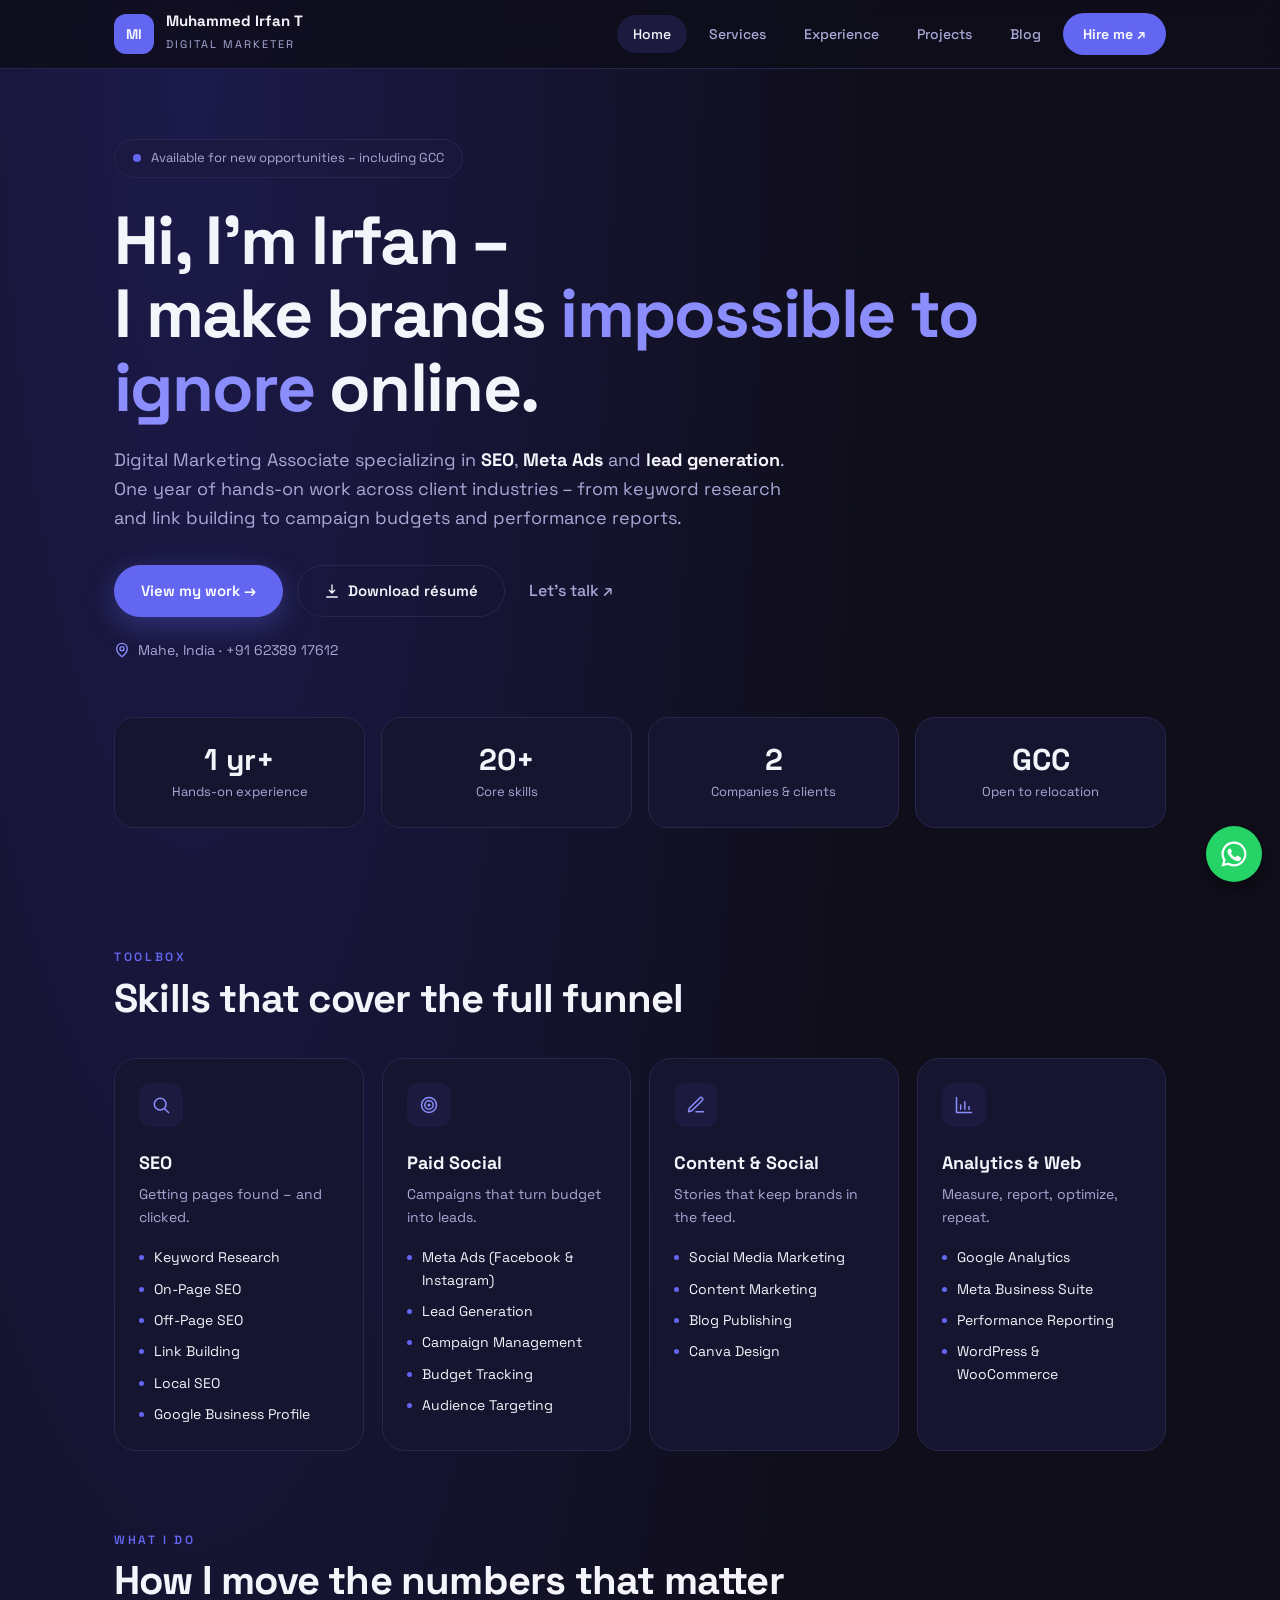
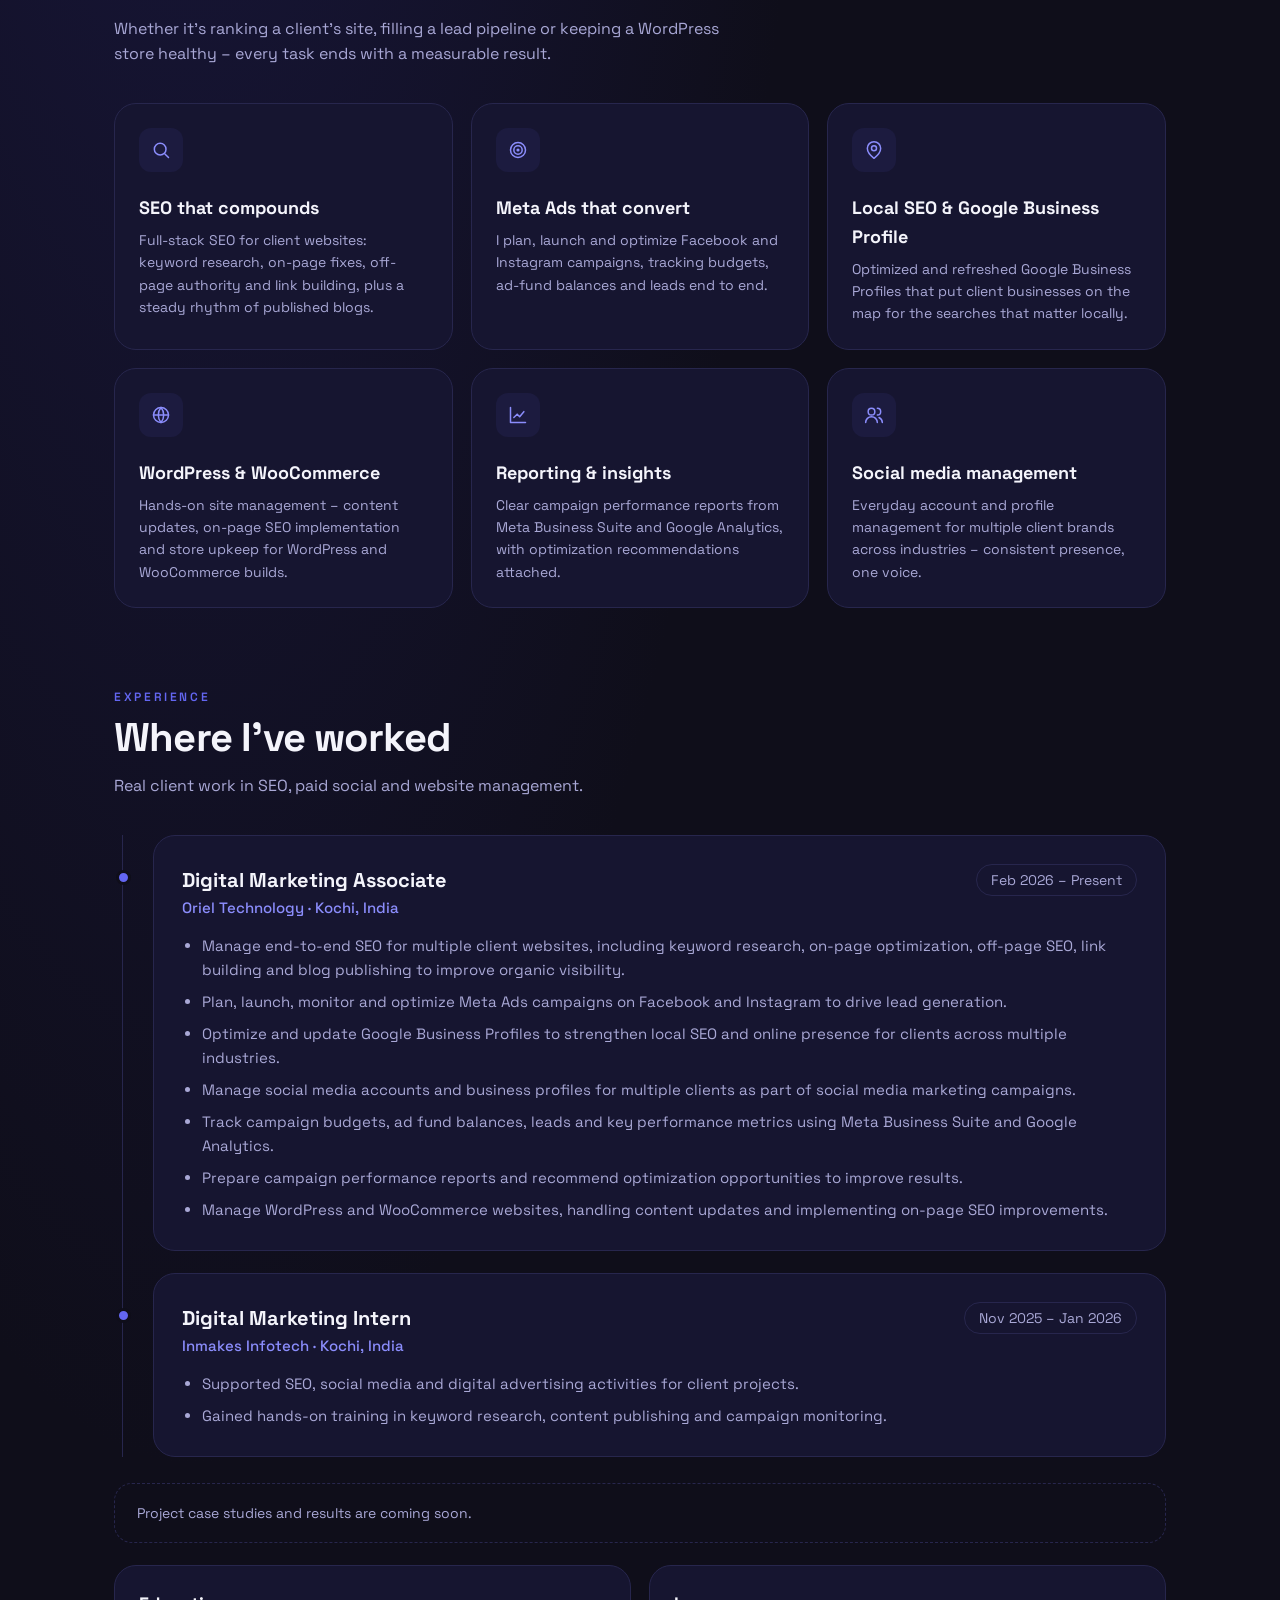
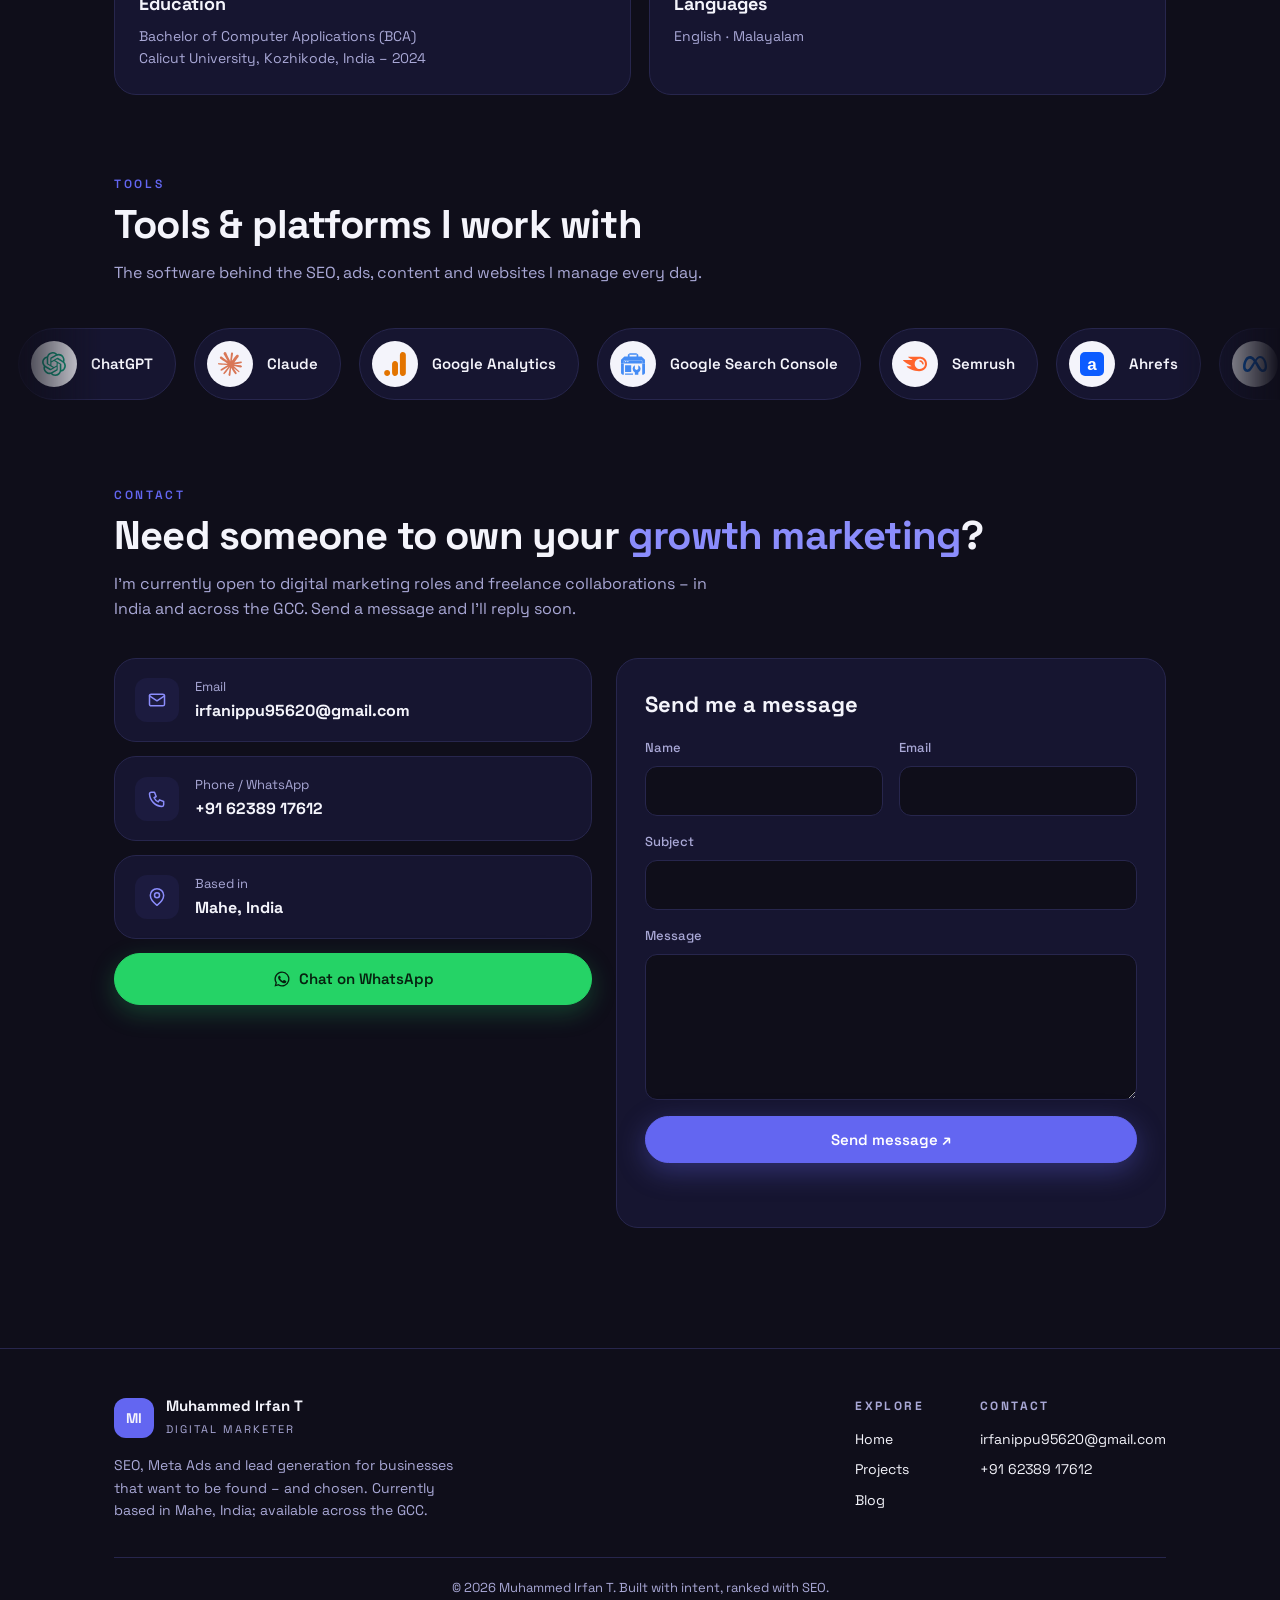
==== commit 798eb3a4: "Add files via upload" ====
--- a/index.html
+++ b/index.html
@@ -2,46 +2,39 @@
 <html lang="en">
 <head>
   <meta charset="UTF-8">
-  <meta name="viewport" content="width=device-width, initial-scale=1.0">
+  <meta name="viewport" content="width=device-width, initial-scale=1, viewport-fit=cover">
 
   <title>Digital Marketing Executive in Kerala | Muhammed Irfan</title>
 
-  <meta
-    name="description"
-    content="Muhammed Irfan is a Digital Marketing Associate from Kerala, specialising in SEO, Meta Ads, Google Ads, lead generation, and social media marketing."
-  >
+  <meta name="google-site-verification" content="u3QmJleMgBu4Ke6BoW1RVrtc4BOIrNm-g3llDnwLQnk" />
+
+  <meta name="description" content="Muhammed Irfan is a Digital Marketing Associate from Kerala, specialising in SEO, Meta Ads, Google Ads, lead generation, and social media marketing.">
 
   <meta name="author" content="Muhammed Irfan">
   <meta name="robots" content="index, follow">
 
   <link rel="canonical" href="https://irfandigi.vercel.app/">
 
+  <link rel="icon" type="image/svg+xml" href="data:image/svg+xml,%3Csvg xmlns='http://www.w3.org/2000/svg' viewBox='0 0 64 64'%3E%3Crect width='64' height='64' rx='16' fill='%236366f1'/%3E%3Ctext x='32' y='43' font-family='Arial,Helvetica,sans-serif' font-size='28' font-weight='700' fill='%23fff' text-anchor='middle'%3EMI%3C/text%3E%3C/svg%3E">
+
   <!-- Open Graph -->
   <meta property="og:type" content="website">
+  <meta property="og:site_name" content="Muhammed Irfan Portfolio">
   <meta property="og:title" content="Muhammed Irfan | Digital Marketing Portfolio">
-  <meta
-    property="og:description"
-    content="Explore my digital marketing experience, projects, and skills in SEO, Meta Ads, Google Ads, and lead generation."
-  >
+  <meta property="og:description" content="Explore my digital marketing experience, projects, and skills in SEO, Meta Ads, Google Ads, and lead generation.">
   <meta property="og:url" content="https://irfandigi.vercel.app/">
-  <meta property="og:image" content="https://irfandigi.vercel.app/og-image.jpg">
+  <meta property="og:image" content="https://irfandigi.vercel.app/images/og-image.jpg">
 
   <!-- Twitter -->
   <meta name="twitter:card" content="summary_large_image">
   <meta name="twitter:title" content="Muhammed Irfan | Digital Marketing Portfolio">
-  <meta
-    name="twitter:description"
-    content="Digital marketing portfolio showcasing SEO, paid advertising, and lead generation projects."
-  >
-  <meta name="twitter:image" content="https://irfandigi.vercel.app/og-image.jpg">
+  <meta name="twitter:description" content="Digital marketing portfolio showcasing SEO, paid advertising, and lead generation projects.">
+  <meta name="twitter:image" content="https://irfandigi.vercel.app/images/og-image.jpg">
 
   <!-- Fonts -->
   <link rel="preconnect" href="https://fonts.googleapis.com">
   <link rel="preconnect" href="https://fonts.gstatic.com" crossorigin>
-  <link
-    href="https://fonts.googleapis.com/css2?family=Space+Grotesk:wght@400;500;600;700&display=swap"
-    rel="stylesheet"
-  >
+  <link href="https://fonts.googleapis.com/css2?family=Space+Grotesk:wght@400;500;600;700&display=swap" rel="stylesheet">
 
   <link rel="stylesheet" href="style.css">
 
@@ -90,16 +83,7 @@
   </div>
   <div class="loc"><svg width="16" height="16" viewBox="0 0 24 24" fill="none" stroke="#8b8dfc" stroke-width="2"><path d="M20 10c0 6-8 12-8 12S4 16 4 10a8 8 0 0116 0z"/><circle cx="12" cy="10" r="3"/></svg>Mahe, India · +91 62389 17612</div>
  </div>
- <div class="portrait pf" id="pf">
-  <div class="pf-glow g1"></div><div class="pf-glow g2"></div>
-  <div class="pf-ring r1"></div><div class="pf-ring r2"></div>
-  <img class="pf-img" src="images/irfan.webp" width="720" height="900" alt="Muhammed Irfan T, Digital Marketing Associate" fetchpriority="high">
-  <span class="chip c1"><i></i>SEO ↑</span>
-  <span class="chip c2"><i></i>Meta Ads</span>
-  <span class="chip c3"><i></i>Leads +</span>
-  <span class="chip c4"><em class="bars"><u></u><u></u><u></u></em>Analytics</span>
-  <div class="pf-name"><b>Muhammed Irfan T</b><small>Digital Marketing Associate</small></div>
- </div>
+ 
 </div>
 <div class="wrap"><div class="stats">
  <div class="stat"><b>1 yr+</b><span>Hands-on experience</span></div>
@@ -172,7 +156,7 @@
  <h2>Tools &amp; platforms I work with</h2>
  <p class="sub">The software behind the SEO, ads, content and websites I manage every day.</p>
 </div>
-<div class="marquee" aria-label="Tools and platforms"><ul class="mtrack"><li class="tool"><span class="tlogo"><svg viewBox="0 0 24 24" role="img" aria-label="ChatGPT logo"><path fill="#10a37f" d="M22.2819 9.8211a5.9847 5.9847 0 0 0-.5157-4.9108 6.0462 6.0462 0 0 0-6.5098-2.9A6.0651 6.0651 0 0 0 4.9807 4.1818a5.9847 5.9847 0 0 0-3.9977 2.9 6.0462 6.0462 0 0 0 .7427 7.0966 5.98 5.98 0 0 0 .511 4.9107 6.051 6.051 0 0 0 6.5146 2.9001A5.9847 5.9847 0 0 0 13.2599 24a6.0557 6.0557 0 0 0 5.7718-4.2058 5.9894 5.9894 0 0 0 3.9977-2.9001 6.0557 6.0557 0 0 0-.7475-7.0729zm-9.022 12.6081a4.4755 4.4755 0 0 1-2.8764-1.0408l.1419-.0804 4.7783-2.7582a.7948.7948 0 0 0 .3927-.6813v-6.7369l2.02 1.1686a.071.071 0 0 1 .038.052v5.5826a4.504 4.504 0 0 1-4.4945 4.4944zm-9.6607-4.1254a4.4708 4.4708 0 0 1-.5346-3.0137l.142.0852 4.783 2.7582a.7712.7712 0 0 0 .7806 0l5.8428-3.3685v2.3324a.0804.0804 0 0 1-.0332.0615L9.74 19.9502a4.4992 4.4992 0 0 1-6.1408-1.6464zM2.3408 7.8956a4.485 4.485 0 0 1 2.3655-1.9728V11.6a.7664.7664 0 0 0 .3879.6765l5.8144 3.3543-2.0201 1.1685a.0757.0757 0 0 1-.071 0l-4.8303-2.7865A4.504 4.504 0 0 1 2.3408 7.872zm16.5963 3.8558L13.1038 8.364 15.1192 7.2a.0757.0757 0 0 1 .071 0l4.8303 2.7913a4.4944 4.4944 0 0 1-.6765 8.1042v-5.6772a.79.79 0 0 0-.407-.667zm2.0107-3.0231l-.142-.0852-4.7735-2.7818a.7759.7759 0 0 0-.7854 0L9.409 9.2297V6.8974a.0662.0662 0 0 1 .0284-.0615l4.8303-2.7866a4.4992 4.4992 0 0 1 6.6802 4.66zM8.3065 12.863l-2.02-1.1638a.0804.0804 0 0 1-.038-.0567V6.0742a4.4992 4.4992 0 0 1 7.3757-3.4537l-.142.0805L8.704 5.459a.7948.7948 0 0 0-.3927.6813zm1.0976-2.3654l2.602-1.4998 2.6069 1.4998v2.9994l-2.5974 1.4997-2.6067-1.4997Z"/></svg></span><span>ChatGPT</span></li><li class="tool"><span class="tlogo"><svg viewBox="0 0 24 24" role="img" aria-label="Google Analytics logo"><path fill="#E37400" d="M22.84 2.9982v17.9987c.0086 1.6473-1.3197 2.9897-2.967 2.9984a2.9808 2.9808 0 01-.3677-.0208c-1.528-.226-2.6477-1.5558-2.6105-3.1V3.1204c-.0369-1.5458 1.0856-2.8762 2.6157-3.1 1.6361-.1915 3.1178.9796 3.3093 2.6158.014.1201.0208.241.0202.3619zM4.1326 18.0548c-1.6417 0-2.9726 1.331-2.9726 2.9726C1.16 22.6691 2.4909 24 4.1326 24s2.9726-1.3309 2.9726-2.9726-1.331-2.9726-2.9726-2.9726zm7.8728-9.0098c-.0171 0-.0342 0-.0513.0003-1.6495.0904-2.9293 1.474-2.891 3.1256v7.9846c0 2.167.9535 3.4825 2.3505 3.763 1.6118.3266 3.1832-.7152 3.5098-2.327.04-.1974.06-.3983.0593-.5998v-8.9585c.003-1.6474-1.33-2.9852-2.9773-2.9882z"/></svg></span><span>Google Analytics</span></li><li class="tool"><span class="tlogo"><svg viewBox="0 0 24 24" role="img" aria-label="Meta Ads and Business Suite logo"><path fill="#0467DF" d="M6.915 4.03c-1.968 0-3.683 1.28-4.871 3.113C.704 9.208 0 11.883 0 14.449c0 .706.07 1.369.21 1.973a6.624 6.624 0 0 0 .265.86 5.297 5.297 0 0 0 .371.761c.696 1.159 1.818 1.927 3.593 1.927 1.497 0 2.633-.671 3.965-2.444.76-1.012 1.144-1.626 2.663-4.32l.756-1.339.186-.325c.061.1.121.196.183.3l2.152 3.595c.724 1.21 1.665 2.556 2.47 3.314 1.046.987 1.992 1.22 3.06 1.22 1.075 0 1.876-.355 2.455-.843a3.743 3.743 0 0 0 .81-.973c.542-.939.861-2.127.861-3.745 0-2.72-.681-5.357-2.084-7.45-1.282-1.912-2.957-2.93-4.716-2.93-1.047 0-2.088.467-3.053 1.308-.652.57-1.257 1.29-1.82 2.05-.69-.875-1.335-1.547-1.958-2.056-1.182-.966-2.315-1.303-3.454-1.303zm10.16 2.053c1.147 0 2.188.758 2.992 1.999 1.132 1.748 1.647 4.195 1.647 6.4 0 1.548-.368 2.9-1.839 2.9-.58 0-1.027-.23-1.664-1.004-.496-.601-1.343-1.878-2.832-4.358l-.617-1.028a44.908 44.908 0 0 0-1.255-1.98c.07-.109.141-.224.211-.327 1.12-1.667 2.118-2.602 3.358-2.602zm-10.201.553c1.265 0 2.058.791 2.675 1.446.307.327.737.871 1.234 1.579l-1.02 1.566c-.757 1.163-1.882 3.017-2.837 4.338-1.191 1.649-1.81 1.817-2.486 1.817-.524 0-1.038-.237-1.383-.794-.263-.426-.464-1.13-.464-2.046 0-2.221.63-4.535 1.66-6.088.454-.687.964-1.226 1.533-1.533a2.264 2.264 0 0 1 1.088-.285z"/></svg></span><span>Meta Ads &amp; Business Suite</span></li><li class="tool"><span class="tlogo"><svg viewBox="0 0 24 24" role="img" aria-label="Google Business Profile logo"><path fill="#4285F4" d="M12.48 10.92v3.28h7.84c-.24 1.84-.853 3.187-1.787 4.133-1.147 1.147-2.933 2.4-6.053 2.4-4.827 0-8.6-3.893-8.6-8.72s3.773-8.72 8.6-8.72c2.6 0 4.507 1.027 5.907 2.347l2.307-2.307C18.747 1.44 16.133 0 12.48 0 5.867 0 .307 5.387.307 12s5.56 12 12.173 12c3.573 0 6.267-1.173 8.373-3.36 2.16-2.16 2.84-5.213 2.84-7.667 0-.76-.053-1.467-.173-2.053H12.48z"/></svg></span><span>Google Business Profile</span></li><li class="tool"><span class="tlogo"><svg viewBox="0 0 24 24" role="img" aria-label="WordPress logo"><path fill="#21759B" d="M21.469 6.825c.84 1.537 1.318 3.3 1.318 5.175 0 3.979-2.156 7.456-5.363 9.325l3.295-9.527c.615-1.54.82-2.771.82-3.864 0-.405-.026-.78-.07-1.11m-7.981.105c.647-.03 1.232-.105 1.232-.105.582-.075.514-.93-.067-.899 0 0-1.755.135-2.88.135-1.064 0-2.85-.15-2.85-.15-.585-.03-.661.855-.075.885 0 0 .54.061 1.125.09l1.68 4.605-2.37 7.08L5.354 6.9c.649-.03 1.234-.1 1.234-.1.585-.075.516-.93-.065-.896 0 0-1.746.138-2.874.138-.2 0-.438-.008-.69-.015C4.911 3.15 8.235 1.215 12 1.215c2.809 0 5.365 1.072 7.286 2.833-.046-.003-.091-.009-.141-.009-1.06 0-1.812.923-1.812 1.914 0 .89.513 1.643 1.06 2.531.411.72.89 1.643.89 2.977 0 .915-.354 1.994-.821 3.479l-1.075 3.585-3.9-11.61.001.014zM12 22.784c-1.059 0-2.081-.153-3.048-.437l3.237-9.406 3.315 9.087c.024.053.05.101.078.149-1.12.393-2.325.609-3.582.609M1.211 12c0-1.564.336-3.05.935-4.39L7.29 21.709C3.694 19.96 1.212 16.271 1.211 12M12 0C5.385 0 0 5.385 0 12s5.385 12 12 12 12-5.385 12-12S18.615 0 12 0"/></svg></span><span>WordPress</span></li><li class="tool"><span class="tlogo"><svg viewBox="0 0 24 24" role="img" aria-label="WooCommerce logo"><path fill="#96588A" d="M.754 9.58a.754.754 0 00-.754.758v2.525c0 .42.339.758.758.758h3.135l1.431.799-.326-.799h2.373a.757.757 0 00.758-.758v-2.525a.757.757 0 00-.758-.758H.754zm2.709.445h.03c.065.001.124.023.179.067a.26.26 0 01.103.19.29.29 0 01-.033.16c-.13.239-.236.64-.322 1.199-.083.541-.114.965-.094 1.267a.392.392 0 01-.039.219.213.213 0 01-.176.12c-.086.006-.177-.034-.263-.124-.31-.316-.555-.788-.735-1.416-.216.425-.375.744-.478.957-.196.376-.363.568-.502.578-.09.007-.166-.069-.233-.228-.17-.436-.352-1.277-.548-2.524a.297.297 0 01.054-.222c.047-.064.116-.095.21-.102.169-.013.265.065.288.238.103.695.217 1.284.336 1.766l.727-1.387c.066-.126.15-.192.25-.199.146-.01.237.083.273.28.083.441.188.817.315 1.136.086-.844.233-1.453.44-1.828a.255.255 0 01.218-.147zm1.293.36c.056 0 .116.006.18.02.232.05.411.177.53.386.107.18.161.395.161.654 0 .343-.087.654-.26.94-.2.332-.459.5-.781.5a.88.88 0 01-.18-.022.763.763 0 01-.531-.384 1.287 1.287 0 01-.158-.659c0-.342.085-.655.258-.937.202-.333.462-.498.78-.498zm2.084 0c.056 0 .116.006.18.02.236.05.411.177.53.386.107.18.16.395.16.654 0 .343-.086.654-.259.94-.2.332-.459.5-.781.5a.88.88 0 01-.18-.022.763.763 0 01-.531-.384 1.287 1.287 0 01-.16-.659c0-.342.087-.655.26-.937.202-.333.462-.498.78-.498zm4.437.047c-.305 0-.546.102-.718.304-.173.203-.256.49-.256.856 0 .395.086.697.256.906.17.21.418.316.744.316.315 0 .559-.107.728-.316.17-.21.256-.504.256-.883s-.087-.673-.26-.879c-.176-.202-.424-.304-.75-.304zm-1.466.002a1.13 1.13 0 00-.84.326c-.223.22-.332.499-.332.838 0 .362.108.658.328.88.22.223.505.336.861.336.103 0 .22-.016.346-.052v-.54c-.117.034-.216.051-.303.051a.545.545 0 01-.422-.177c-.106-.12-.16-.278-.16-.48 0-.19.053-.348.156-.468a.498.498 0 01.397-.181c.103 0 .212.015.332.049v-.537a1.394 1.394 0 00-.363-.045zm12.414 0a1.135 1.135 0 00-.84.326c-.223.22-.332.499-.332.838 0 .362.108.658.328.88.22.223.506.336.861.336.103 0 .22-.016.346-.052v-.54c-.116.034-.216.051-.303.051a.545.545 0 01-.422-.177c-.106-.12-.16-.278-.16-.48 0-.19.053-.348.156-.468a.498.498 0 01.397-.181c.103 0 .212.015.332.049v-.537a1.394 1.394 0 00-.363-.045zm-9.598.06l-.29 2.264h.579l.156-1.559.395 1.559h.412l.379-1.555.164 1.555h.603l-.304-2.264h-.791l-.12.508c-.03.13-.06.264-.087.4l-.067.352a29.97 29.97 0 00-.258-1.26h-.771zm2.768 0l-.29 2.264h.579l.156-1.559.396 1.559h.412l.375-1.555.165 1.555h.603l-.305-2.264h-.789l-.119.508c-.03.13-.06.264-.086.4l-.066.352c-.063-.352-.15-.771-.26-1.26h-.771zm3.988 0v2.264h.611v-1.031h.012l.494 1.03h.645l-.489-1.019a.61.61 0 00.37-.552.598.598 0 00-.25-.506c-.167-.123-.394-.186-.68-.186h-.713zm3.377 0v2.264H24v-.483h-.63v-.414h.54v-.468h-.54v-.416h.626v-.483H22.76zm-4.793.004v2.264h1.24v-.483h-.627v-.416h.541v-.468h-.54v-.415h.622v-.482h-1.236zm2.025.432c.146.003.25.025.313.072.063.046.091.12.091.227 0 .156-.135.236-.404.24v-.54zm-15.22.011c-.104 0-.205.069-.301.211a1.078 1.078 0 00-.2.639c0 .096.02.2.06.303.049.13.117.198.196.215.083.016.173-.02.27-.106.123-.11.205-.273.252-.492.016-.077.023-.16.023-.246 0-.097-.02-.2-.06-.303-.05-.13-.116-.198-.196-.215a.246.246 0 00-.045-.006zm2.083 0c-.103 0-.204.069-.3.211a1.078 1.078 0 00-.2.639c0 .096.02.2.06.303.049.13.117.198.196.215.083.016.173-.02.27-.106.123-.11.205-.273.252-.492.013-.077.023-.16.023-.246 0-.097-.02-.2-.06-.303-.05-.13-.116-.198-.196-.215a.246.246 0 00-.045-.006zm4.428.006c.233 0 .354.218.354.66-.004.273-.038.46-.098.553a.293.293 0 01-.262.139.266.266 0 01-.242-.139c-.056-.093-.084-.28-.084-.562 0-.436.11-.65.332-.65Z"/></svg></span><span>WooCommerce</span></li><li class="tool"><span class="tlogo"><svg viewBox="0 0 24 24" role="img" aria-label="Canva logo"><path fill="#00C4CC" d="M12 0C5.373 0 0 5.373 0 12s5.373 12 12 12 12-5.373 12-12S18.627 0 12 0zM6.962 7.68c.754 0 1.337.549 1.405 1.2.069.583-.171 1.097-.822 1.406-.343.171-.48.172-.549.069-.034-.069 0-.137.069-.206.617-.514.617-.926.548-1.508-.034-.378-.308-.618-.583-.618-1.2 0-2.914 2.674-2.674 4.629.103.754.549 1.646 1.509 1.646.308 0 .65-.103.96-.24.5-.264.799-.47 1.097-.8-.073-.885.704-2.046 1.851-2.046.515 0 .926.205.96.583.068.514-.377.582-.514.582s-.378-.034-.378-.17c-.034-.138.309-.07.275-.378-.035-.206-.24-.274-.446-.274-.72 0-1.131.994-1.029 1.611.035.275.172.549.447.549.205 0 .514-.31.617-.755.068-.308.343-.514.583-.514.102 0 .17.034.205.171v.138c-.034.137-.137.548-.102.651 0 .069.034.171.17.171.092 0 .436-.18.777-.459.117-.59.253-1.298.253-1.357.034-.24.137-.48.617-.48.103 0 .171.034.205.171v.138l-.136.617c.445-.583 1.097-.994 1.508-.994.172 0 .309.102.309.274 0 .103 0 .274-.069.446-.137.377-.309.96-.412 1.474 0 .137.035.274.207.274.171 0 .685-.206 1.096-.754l.007-.004c-.002-.068-.007-.134-.007-.202 0-.411.035-.754.104-.994.068-.274.411-.514.617-.514.103 0 .205.069.205.171 0 .035 0 .103-.034.137-.137.446-.24.857-.24 1.269 0 .24.034.582.102.788 0 .034.035.069.07.069.068 0 .548-.445.89-1.028-.308-.206-.48-.549-.48-.96 0-.72.446-1.097.858-1.097.343 0 .617.24.617.72 0 .308-.103.65-.274.96h.102a.77.77 0 0 0 .584-.24.293.293 0 0 1 .134-.117c.335-.425.83-.74 1.41-.74.48 0 .924.205.959.582.068.515-.378.618-.515.618l-.002-.002c-.138 0-.377-.035-.377-.172 0-.137.309-.068.274-.376-.034-.206-.24-.275-.446-.275-.686 0-1.13.891-1.028 1.611.034.275.171.583.445.583.206 0 .515-.308.652-.754.068-.274.343-.514.583-.514.103 0 .17.034.205.171 0 .069 0 .206-.137.652-.17.308-.171.48-.137.617.034.274.171.48.309.583.034.034.068.102.068.102 0 .069-.034.138-.137.138-.034 0-.068 0-.103-.035-.514-.205-.72-.548-.789-.891-.205.24-.445.377-.72.377-.445 0-.89-.411-.96-.926a1.609 1.609 0 0 1 .075-.649c-.203.13-.422.203-.623.203h-.17c-.447.652-.927 1.098-1.27 1.303a.896.896 0 0 1-.377.104c-.068 0-.171-.035-.205-.104-.095-.152-.156-.392-.193-.667-.481.527-1.145.805-1.453.805-.343 0-.548-.206-.582-.55v-.376c.102-.754.377-1.2.377-1.337a.074.074 0 0 0-.069-.07c-.24 0-1.028.824-1.166 1.373l-.103.445c-.068.309-.377.515-.582.515-.103 0-.172-.035-.206-.172v-.137l.046-.233c-.435.31-.87.508-1.075.508-.308 0-.48-.172-.514-.412-.206.274-.445.412-.754.412-.352 0-.696-.24-.862-.593-.244.275-.523.553-.852.764-.48.309-1.028.549-1.68.549-.582 0-1.097-.309-1.371-.583-.412-.377-.651-.96-.686-1.509-.205-1.68.823-3.84 2.4-4.8.378-.205.755-.343 1.132-.343zm9.77 3.291c-.104 0-.172.172-.172.343 0 .274.137.583.309.755a1.74 1.74 0 0 0 .102-.583c0-.343-.137-.515-.24-.515z"/></svg></span><span>Canva</span></li><li class="tool"><span class="tlogo"><svg viewBox="0 0 24 24" role="img" aria-label="Facebook logo"><path fill="#0866FF" d="M9.101 23.691v-7.98H6.627v-3.667h2.474v-1.58c0-4.085 1.848-5.978 5.858-5.978.401 0 .955.042 1.468.103a8.68 8.68 0 0 1 1.141.195v3.325a8.623 8.623 0 0 0-.653-.036 26.805 26.805 0 0 0-.733-.009c-.707 0-1.259.096-1.675.309a1.686 1.686 0 0 0-.679.622c-.258.42-.374.995-.374 1.752v1.297h3.919l-.386 2.103-.287 1.564h-3.246v8.245C19.396 23.238 24 18.179 24 12.044c0-6.627-5.373-12-12-12s-12 5.373-12 12c0 5.628 3.874 10.35 9.101 11.647Z"/></svg></span><span>Facebook</span></li><li class="tool"><span class="tlogo"><svg viewBox="0 0 24 24" role="img" aria-label="Instagram logo"><path fill="#FF0069" d="M7.0301.084c-1.2768.0602-2.1487.264-2.911.5634-.7888.3075-1.4575.72-2.1228 1.3877-.6652.6677-1.075 1.3368-1.3802 2.127-.2954.7638-.4956 1.6365-.552 2.914-.0564 1.2775-.0689 1.6882-.0626 4.947.0062 3.2586.0206 3.6671.0825 4.9473.061 1.2765.264 2.1482.5635 2.9107.308.7889.72 1.4573 1.388 2.1228.6679.6655 1.3365 1.0743 2.1285 1.38.7632.295 1.6361.4961 2.9134.552 1.2773.056 1.6884.069 4.9462.0627 3.2578-.0062 3.668-.0207 4.9478-.0814 1.28-.0607 2.147-.2652 2.9098-.5633.7889-.3086 1.4578-.72 2.1228-1.3881.665-.6682 1.0745-1.3378 1.3795-2.1284.2957-.7632.4966-1.636.552-2.9124.056-1.2809.0692-1.6898.063-4.948-.0063-3.2583-.021-3.6668-.0817-4.9465-.0607-1.2797-.264-2.1487-.5633-2.9117-.3084-.7889-.72-1.4568-1.3876-2.1228C21.2982 1.33 20.628.9208 19.8378.6165 19.074.321 18.2017.1197 16.9244.0645 15.6471.0093 15.236-.005 11.977.0014 8.718.0076 8.31.0215 7.0301.0839m.1402 21.6932c-1.17-.0509-1.8053-.2453-2.2287-.408-.5606-.216-.96-.4771-1.3819-.895-.422-.4178-.6811-.8186-.9-1.378-.1644-.4234-.3624-1.058-.4171-2.228-.0595-1.2645-.072-1.6442-.079-4.848-.007-3.2037.0053-3.583.0607-4.848.05-1.169.2456-1.805.408-2.2282.216-.5613.4762-.96.895-1.3816.4188-.4217.8184-.6814 1.3783-.9003.423-.1651 1.0575-.3614 2.227-.4171 1.2655-.06 1.6447-.072 4.848-.079 3.2033-.007 3.5835.005 4.8495.0608 1.169.0508 1.8053.2445 2.228.408.5608.216.96.4754 1.3816.895.4217.4194.6816.8176.9005 1.3787.1653.4217.3617 1.056.4169 2.2263.0602 1.2655.0739 1.645.0796 4.848.0058 3.203-.0055 3.5834-.061 4.848-.051 1.17-.245 1.8055-.408 2.2294-.216.5604-.4763.96-.8954 1.3814-.419.4215-.8181.6811-1.3783.9-.4224.1649-1.0577.3617-2.2262.4174-1.2656.0595-1.6448.072-4.8493.079-3.2045.007-3.5825-.006-4.848-.0608M16.953 5.5864A1.44 1.44 0 1 0 18.39 4.144a1.44 1.44 0 0 0-1.437 1.4424M5.8385 12.012c.0067 3.4032 2.7706 6.1557 6.173 6.1493 3.4026-.0065 6.157-2.7701 6.1506-6.1733-.0065-3.4032-2.771-6.1565-6.174-6.1498-3.403.0067-6.156 2.771-6.1496 6.1738M8 12.0077a4 4 0 1 1 4.008 3.9921A3.9996 3.9996 0 0 1 8 12.0077"/></svg></span><span>Instagram</span></li><li class="tool"><span class="tlogo"><svg viewBox="0 0 24 24" role="img" aria-label="WhatsApp logo"><path fill="#25D366" d="M17.472 14.382c-.297-.149-1.758-.867-2.03-.967-.273-.099-.471-.148-.67.15-.197.297-.767.966-.94 1.164-.173.199-.347.223-.644.075-.297-.15-1.255-.463-2.39-1.475-.883-.788-1.48-1.761-1.653-2.059-.173-.297-.018-.458.13-.606.134-.133.298-.347.446-.52.149-.174.198-.298.298-.497.099-.198.05-.371-.025-.52-.075-.149-.669-1.612-.916-2.207-.242-.579-.487-.5-.669-.51-.173-.008-.371-.01-.57-.01-.198 0-.52.074-.792.372-.272.297-1.04 1.016-1.04 2.479 0 1.462 1.065 2.875 1.213 3.074.149.198 2.096 3.2 5.077 4.487.709.306 1.262.489 1.694.625.712.227 1.36.195 1.871.118.571-.085 1.758-.719 2.006-1.413.248-.694.248-1.289.173-1.413-.074-.124-.272-.198-.57-.347m-5.421 7.403h-.004a9.87 9.87 0 01-5.031-1.378l-.361-.214-3.741.982.998-3.648-.235-.374a9.86 9.86 0 01-1.51-5.26c.001-5.45 4.436-9.884 9.888-9.884 2.64 0 5.122 1.03 6.988 2.898a9.825 9.825 0 012.893 6.994c-.003 5.45-4.437 9.884-9.885 9.884m8.413-18.297A11.815 11.815 0 0012.05 0C5.495 0 .16 5.335.157 11.892c0 2.096.547 4.142 1.588 5.945L.057 24l6.305-1.654a11.882 11.882 0 005.683 1.448h.005c6.554 0 11.89-5.335 11.893-11.893a11.821 11.821 0 00-3.48-8.413Z"/></svg></span><span>WhatsApp</span></li><li class="tool" aria-hidden="true"><span class="tlogo"><svg viewBox="0 0 24 24" role="img" aria-label="ChatGPT logo"><path fill="#10a37f" d="M22.2819 9.8211a5.9847 5.9847 0 0 0-.5157-4.9108 6.0462 6.0462 0 0 0-6.5098-2.9A6.0651 6.0651 0 0 0 4.9807 4.1818a5.9847 5.9847 0 0 0-3.9977 2.9 6.0462 6.0462 0 0 0 .7427 7.0966 5.98 5.98 0 0 0 .511 4.9107 6.051 6.051 0 0 0 6.5146 2.9001A5.9847 5.9847 0 0 0 13.2599 24a6.0557 6.0557 0 0 0 5.7718-4.2058 5.9894 5.9894 0 0 0 3.9977-2.9001 6.0557 6.0557 0 0 0-.7475-7.0729zm-9.022 12.6081a4.4755 4.4755 0 0 1-2.8764-1.0408l.1419-.0804 4.7783-2.7582a.7948.7948 0 0 0 .3927-.6813v-6.7369l2.02 1.1686a.071.071 0 0 1 .038.052v5.5826a4.504 4.504 0 0 1-4.4945 4.4944zm-9.6607-4.1254a4.4708 4.4708 0 0 1-.5346-3.0137l.142.0852 4.783 2.7582a.7712.7712 0 0 0 .7806 0l5.8428-3.3685v2.3324a.0804.0804 0 0 1-.0332.0615L9.74 19.9502a4.4992 4.4992 0 0 1-6.1408-1.6464zM2.3408 7.8956a4.485 4.485 0 0 1 2.3655-1.9728V11.6a.7664.7664 0 0 0 .3879.6765l5.8144 3.3543-2.0201 1.1685a.0757.0757 0 0 1-.071 0l-4.8303-2.7865A4.504 4.504 0 0 1 2.3408 7.872zm16.5963 3.8558L13.1038 8.364 15.1192 7.2a.0757.0757 0 0 1 .071 0l4.8303 2.7913a4.4944 4.4944 0 0 1-.6765 8.1042v-5.6772a.79.79 0 0 0-.407-.667zm2.0107-3.0231l-.142-.0852-4.7735-2.7818a.7759.7759 0 0 0-.7854 0L9.409 9.2297V6.8974a.0662.0662 0 0 1 .0284-.0615l4.8303-2.7866a4.4992 4.4992 0 0 1 6.6802 4.66zM8.3065 12.863l-2.02-1.1638a.0804.0804 0 0 1-.038-.0567V6.0742a4.4992 4.4992 0 0 1 7.3757-3.4537l-.142.0805L8.704 5.459a.7948.7948 0 0 0-.3927.6813zm1.0976-2.3654l2.602-1.4998 2.6069 1.4998v2.9994l-2.5974 1.4997-2.6067-1.4997Z"/></svg></span><span>ChatGPT</span></li><li class="tool" aria-hidden="true"><span class="tlogo"><svg viewBox="0 0 24 24" role="img" aria-label="Google Analytics logo"><path fill="#E37400" d="M22.84 2.9982v17.9987c.0086 1.6473-1.3197 2.9897-2.967 2.9984a2.9808 2.9808 0 01-.3677-.0208c-1.528-.226-2.6477-1.5558-2.6105-3.1V3.1204c-.0369-1.5458 1.0856-2.8762 2.6157-3.1 1.6361-.1915 3.1178.9796 3.3093 2.6158.014.1201.0208.241.0202.3619zM4.1326 18.0548c-1.6417 0-2.9726 1.331-2.9726 2.9726C1.16 22.6691 2.4909 24 4.1326 24s2.9726-1.3309 2.9726-2.9726-1.331-2.9726-2.9726-2.9726zm7.8728-9.0098c-.0171 0-.0342 0-.0513.0003-1.6495.0904-2.9293 1.474-2.891 3.1256v7.9846c0 2.167.9535 3.4825 2.3505 3.763 1.6118.3266 3.1832-.7152 3.5098-2.327.04-.1974.06-.3983.0593-.5998v-8.9585c.003-1.6474-1.33-2.9852-2.9773-2.9882z"/></svg></span><span>Google Analytics</span></li><li class="tool" aria-hidden="true"><span class="tlogo"><svg viewBox="0 0 24 24" role="img" aria-label="Meta Ads and Business Suite logo"><path fill="#0467DF" d="M6.915 4.03c-1.968 0-3.683 1.28-4.871 3.113C.704 9.208 0 11.883 0 14.449c0 .706.07 1.369.21 1.973a6.624 6.624 0 0 0 .265.86 5.297 5.297 0 0 0 .371.761c.696 1.159 1.818 1.927 3.593 1.927 1.497 0 2.633-.671 3.965-2.444.76-1.012 1.144-1.626 2.663-4.32l.756-1.339.186-.325c.061.1.121.196.183.3l2.152 3.595c.724 1.21 1.665 2.556 2.47 3.314 1.046.987 1.992 1.22 3.06 1.22 1.075 0 1.876-.355 2.455-.843a3.743 3.743 0 0 0 .81-.973c.542-.939.861-2.127.861-3.745 0-2.72-.681-5.357-2.084-7.45-1.282-1.912-2.957-2.93-4.716-2.93-1.047 0-2.088.467-3.053 1.308-.652.57-1.257 1.29-1.82 2.05-.69-.875-1.335-1.547-1.958-2.056-1.182-.966-2.315-1.303-3.454-1.303zm10.16 2.053c1.147 0 2.188.758 2.992 1.999 1.132 1.748 1.647 4.195 1.647 6.4 0 1.548-.368 2.9-1.839 2.9-.58 0-1.027-.23-1.664-1.004-.496-.601-1.343-1.878-2.832-4.358l-.617-1.028a44.908 44.908 0 0 0-1.255-1.98c.07-.109.141-.224.211-.327 1.12-1.667 2.118-2.602 3.358-2.602zm-10.201.553c1.265 0 2.058.791 2.675 1.446.307.327.737.871 1.234 1.579l-1.02 1.566c-.757 1.163-1.882 3.017-2.837 4.338-1.191 1.649-1.81 1.817-2.486 1.817-.524 0-1.038-.237-1.383-.794-.263-.426-.464-1.13-.464-2.046 0-2.221.63-4.535 1.66-6.088.454-.687.964-1.226 1.533-1.533a2.264 2.264 0 0 1 1.088-.285z"/></svg></span><span>Meta Ads &amp; Business Suite</span></li><li class="tool" aria-hidden="true"><span class="tlogo"><svg viewBox="0 0 24 24" role="img" aria-label="Google Business Profile logo"><path fill="#4285F4" d="M12.48 10.92v3.28h7.84c-.24 1.84-.853 3.187-1.787 4.133-1.147 1.147-2.933 2.4-6.053 2.4-4.827 0-8.6-3.893-8.6-8.72s3.773-8.72 8.6-8.72c2.6 0 4.507 1.027 5.907 2.347l2.307-2.307C18.747 1.44 16.133 0 12.48 0 5.867 0 .307 5.387.307 12s5.56 12 12.173 12c3.573 0 6.267-1.173 8.373-3.36 2.16-2.16 2.84-5.213 2.84-7.667 0-.76-.053-1.467-.173-2.053H12.48z"/></svg></span><span>Google Business Profile</span></li><li class="tool" aria-hidden="true"><span class="tlogo"><svg viewBox="0 0 24 24" role="img" aria-label="WordPress logo"><path fill="#21759B" d="M21.469 6.825c.84 1.537 1.318 3.3 1.318 5.175 0 3.979-2.156 7.456-5.363 9.325l3.295-9.527c.615-1.54.82-2.771.82-3.864 0-.405-.026-.78-.07-1.11m-7.981.105c.647-.03 1.232-.105 1.232-.105.582-.075.514-.93-.067-.899 0 0-1.755.135-2.88.135-1.064 0-2.85-.15-2.85-.15-.585-.03-.661.855-.075.885 0 0 .54.061 1.125.09l1.68 4.605-2.37 7.08L5.354 6.9c.649-.03 1.234-.1 1.234-.1.585-.075.516-.93-.065-.896 0 0-1.746.138-2.874.138-.2 0-.438-.008-.69-.015C4.911 3.15 8.235 1.215 12 1.215c2.809 0 5.365 1.072 7.286 2.833-.046-.003-.091-.009-.141-.009-1.06 0-1.812.923-1.812 1.914 0 .89.513 1.643 1.06 2.531.411.72.89 1.643.89 2.977 0 .915-.354 1.994-.821 3.479l-1.075 3.585-3.9-11.61.001.014zM12 22.784c-1.059 0-2.081-.153-3.048-.437l3.237-9.406 3.315 9.087c.024.053.05.101.078.149-1.12.393-2.325.609-3.582.609M1.211 12c0-1.564.336-3.05.935-4.39L7.29 21.709C3.694 19.96 1.212 16.271 1.211 12M12 0C5.385 0 0 5.385 0 12s5.385 12 12 12 12-5.385 12-12S18.615 0 12 0"/></svg></span><span>WordPress</span></li><li class="tool" aria-hidden="true"><span class="tlogo"><svg viewBox="0 0 24 24" role="img" aria-label="WooCommerce logo"><path fill="#96588A" d="M.754 9.58a.754.754 0 00-.754.758v2.525c0 .42.339.758.758.758h3.135l1.431.799-.326-.799h2.373a.757.757 0 00.758-.758v-2.525a.757.757 0 00-.758-.758H.754zm2.709.445h.03c.065.001.124.023.179.067a.26.26 0 01.103.19.29.29 0 01-.033.16c-.13.239-.236.64-.322 1.199-.083.541-.114.965-.094 1.267a.392.392 0 01-.039.219.213.213 0 01-.176.12c-.086.006-.177-.034-.263-.124-.31-.316-.555-.788-.735-1.416-.216.425-.375.744-.478.957-.196.376-.363.568-.502.578-.09.007-.166-.069-.233-.228-.17-.436-.352-1.277-.548-2.524a.297.297 0 01.054-.222c.047-.064.116-.095.21-.102.169-.013.265.065.288.238.103.695.217 1.284.336 1.766l.727-1.387c.066-.126.15-.192.25-.199.146-.01.237.083.273.28.083.441.188.817.315 1.136.086-.844.233-1.453.44-1.828a.255.255 0 01.218-.147zm1.293.36c.056 0 .116.006.18.02.232.05.411.177.53.386.107.18.161.395.161.654 0 .343-.087.654-.26.94-.2.332-.459.5-.781.5a.88.88 0 01-.18-.022.763.763 0 01-.531-.384 1.287 1.287 0 01-.158-.659c0-.342.085-.655.258-.937.202-.333.462-.498.78-.498zm2.084 0c.056 0 .116.006.18.02.236.05.411.177.53.386.107.18.16.395.16.654 0 .343-.086.654-.259.94-.2.332-.459.5-.781.5a.88.88 0 01-.18-.022.763.763 0 01-.531-.384 1.287 1.287 0 01-.16-.659c0-.342.087-.655.26-.937.202-.333.462-.498.78-.498zm4.437.047c-.305 0-.546.102-.718.304-.173.203-.256.49-.256.856 0 .395.086.697.256.906.17.21.418.316.744.316.315 0 .559-.107.728-.316.17-.21.256-.504.256-.883s-.087-.673-.26-.879c-.176-.202-.424-.304-.75-.304zm-1.466.002a1.13 1.13 0 00-.84.326c-.223.22-.332.499-.332.838 0 .362.108.658.328.88.22.223.505.336.861.336.103 0 .22-.016.346-.052v-.54c-.117.034-.216.051-.303.051a.545.545 0 01-.422-.177c-.106-.12-.16-.278-.16-.48 0-.19.053-.348.156-.468a.498.498 0 01.397-.181c.103 0 .212.015.332.049v-.537a1.394 1.394 0 00-.363-.045zm12.414 0a1.135 1.135 0 00-.84.326c-.223.22-.332.499-.332.838 0 .362.108.658.328.88.22.223.506.336.861.336.103 0 .22-.016.346-.052v-.54c-.116.034-.216.051-.303.051a.545.545 0 01-.422-.177c-.106-.12-.16-.278-.16-.48 0-.19.053-.348.156-.468a.498.498 0 01.397-.181c.103 0 .212.015.332.049v-.537a1.394 1.394 0 00-.363-.045zm-9.598.06l-.29 2.264h.579l.156-1.559.395 1.559h.412l.379-1.555.164 1.555h.603l-.304-2.264h-.791l-.12.508c-.03.13-.06.264-.087.4l-.067.352a29.97 29.97 0 00-.258-1.26h-.771zm2.768 0l-.29 2.264h.579l.156-1.559.396 1.559h.412l.375-1.555.165 1.555h.603l-.305-2.264h-.789l-.119.508c-.03.13-.06.264-.086.4l-.066.352c-.063-.352-.15-.771-.26-1.26h-.771zm3.988 0v2.264h.611v-1.031h.012l.494 1.03h.645l-.489-1.019a.61.61 0 00.37-.552.598.598 0 00-.25-.506c-.167-.123-.394-.186-.68-.186h-.713zm3.377 0v2.264H24v-.483h-.63v-.414h.54v-.468h-.54v-.416h.626v-.483H22.76zm-4.793.004v2.264h1.24v-.483h-.627v-.416h.541v-.468h-.54v-.415h.622v-.482h-1.236zm2.025.432c.146.003.25.025.313.072.063.046.091.12.091.227 0 .156-.135.236-.404.24v-.54zm-15.22.011c-.104 0-.205.069-.301.211a1.078 1.078 0 00-.2.639c0 .096.02.2.06.303.049.13.117.198.196.215.083.016.173-.02.27-.106.123-.11.205-.273.252-.492.016-.077.023-.16.023-.246 0-.097-.02-.2-.06-.303-.05-.13-.116-.198-.196-.215a.246.246 0 00-.045-.006zm2.083 0c-.103 0-.204.069-.3.211a1.078 1.078 0 00-.2.639c0 .096.02.2.06.303.049.13.117.198.196.215.083.016.173-.02.27-.106.123-.11.205-.273.252-.492.013-.077.023-.16.023-.246 0-.097-.02-.2-.06-.303-.05-.13-.116-.198-.196-.215a.246.246 0 00-.045-.006zm4.428.006c.233 0 .354.218.354.66-.004.273-.038.46-.098.553a.293.293 0 01-.262.139.266.266 0 01-.242-.139c-.056-.093-.084-.28-.084-.562 0-.436.11-.65.332-.65Z"/></svg></span><span>WooCommerce</span></li><li class="tool" aria-hidden="true"><span class="tlogo"><svg viewBox="0 0 24 24" role="img" aria-label="Canva logo"><path fill="#00C4CC" d="M12 0C5.373 0 0 5.373 0 12s5.373 12 12 12 12-5.373 12-12S18.627 0 12 0zM6.962 7.68c.754 0 1.337.549 1.405 1.2.069.583-.171 1.097-.822 1.406-.343.171-.48.172-.549.069-.034-.069 0-.137.069-.206.617-.514.617-.926.548-1.508-.034-.378-.308-.618-.583-.618-1.2 0-2.914 2.674-2.674 4.629.103.754.549 1.646 1.509 1.646.308 0 .65-.103.96-.24.5-.264.799-.47 1.097-.8-.073-.885.704-2.046 1.851-2.046.515 0 .926.205.96.583.068.514-.377.582-.514.582s-.378-.034-.378-.17c-.034-.138.309-.07.275-.378-.035-.206-.24-.274-.446-.274-.72 0-1.131.994-1.029 1.611.035.275.172.549.447.549.205 0 .514-.31.617-.755.068-.308.343-.514.583-.514.102 0 .17.034.205.171v.138c-.034.137-.137.548-.102.651 0 .069.034.171.17.171.092 0 .436-.18.777-.459.117-.59.253-1.298.253-1.357.034-.24.137-.48.617-.48.103 0 .171.034.205.171v.138l-.136.617c.445-.583 1.097-.994 1.508-.994.172 0 .309.102.309.274 0 .103 0 .274-.069.446-.137.377-.309.96-.412 1.474 0 .137.035.274.207.274.171 0 .685-.206 1.096-.754l.007-.004c-.002-.068-.007-.134-.007-.202 0-.411.035-.754.104-.994.068-.274.411-.514.617-.514.103 0 .205.069.205.171 0 .035 0 .103-.034.137-.137.446-.24.857-.24 1.269 0 .24.034.582.102.788 0 .034.035.069.07.069.068 0 .548-.445.89-1.028-.308-.206-.48-.549-.48-.96 0-.72.446-1.097.858-1.097.343 0 .617.24.617.72 0 .308-.103.65-.274.96h.102a.77.77 0 0 0 .584-.24.293.293 0 0 1 .134-.117c.335-.425.83-.74 1.41-.74.48 0 .924.205.959.582.068.515-.378.618-.515.618l-.002-.002c-.138 0-.377-.035-.377-.172 0-.137.309-.068.274-.376-.034-.206-.24-.275-.446-.275-.686 0-1.13.891-1.028 1.611.034.275.171.583.445.583.206 0 .515-.308.652-.754.068-.274.343-.514.583-.514.103 0 .17.034.205.171 0 .069 0 .206-.137.652-.17.308-.171.48-.137.617.034.274.171.48.309.583.034.034.068.102.068.102 0 .069-.034.138-.137.138-.034 0-.068 0-.103-.035-.514-.205-.72-.548-.789-.891-.205.24-.445.377-.72.377-.445 0-.89-.411-.96-.926a1.609 1.609 0 0 1 .075-.649c-.203.13-.422.203-.623.203h-.17c-.447.652-.927 1.098-1.27 1.303a.896.896 0 0 1-.377.104c-.068 0-.171-.035-.205-.104-.095-.152-.156-.392-.193-.667-.481.527-1.145.805-1.453.805-.343 0-.548-.206-.582-.55v-.376c.102-.754.377-1.2.377-1.337a.074.074 0 0 0-.069-.07c-.24 0-1.028.824-1.166 1.373l-.103.445c-.068.309-.377.515-.582.515-.103 0-.172-.035-.206-.172v-.137l.046-.233c-.435.31-.87.508-1.075.508-.308 0-.48-.172-.514-.412-.206.274-.445.412-.754.412-.352 0-.696-.24-.862-.593-.244.275-.523.553-.852.764-.48.309-1.028.549-1.68.549-.582 0-1.097-.309-1.371-.583-.412-.377-.651-.96-.686-1.509-.205-1.68.823-3.84 2.4-4.8.378-.205.755-.343 1.132-.343zm9.77 3.291c-.104 0-.172.172-.172.343 0 .274.137.583.309.755a1.74 1.74 0 0 0 .102-.583c0-.343-.137-.515-.24-.515z"/></svg></span><span>Canva</span></li><li class="tool" aria-hidden="true"><span class="tlogo"><svg viewBox="0 0 24 24" role="img" aria-label="Facebook logo"><path fill="#0866FF" d="M9.101 23.691v-7.98H6.627v-3.667h2.474v-1.58c0-4.085 1.848-5.978 5.858-5.978.401 0 .955.042 1.468.103a8.68 8.68 0 0 1 1.141.195v3.325a8.623 8.623 0 0 0-.653-.036 26.805 26.805 0 0 0-.733-.009c-.707 0-1.259.096-1.675.309a1.686 1.686 0 0 0-.679.622c-.258.42-.374.995-.374 1.752v1.297h3.919l-.386 2.103-.287 1.564h-3.246v8.245C19.396 23.238 24 18.179 24 12.044c0-6.627-5.373-12-12-12s-12 5.373-12 12c0 5.628 3.874 10.35 9.101 11.647Z"/></svg></span><span>Facebook</span></li><li class="tool" aria-hidden="true"><span class="tlogo"><svg viewBox="0 0 24 24" role="img" aria-label="Instagram logo"><path fill="#FF0069" d="M7.0301.084c-1.2768.0602-2.1487.264-2.911.5634-.7888.3075-1.4575.72-2.1228 1.3877-.6652.6677-1.075 1.3368-1.3802 2.127-.2954.7638-.4956 1.6365-.552 2.914-.0564 1.2775-.0689 1.6882-.0626 4.947.0062 3.2586.0206 3.6671.0825 4.9473.061 1.2765.264 2.1482.5635 2.9107.308.7889.72 1.4573 1.388 2.1228.6679.6655 1.3365 1.0743 2.1285 1.38.7632.295 1.6361.4961 2.9134.552 1.2773.056 1.6884.069 4.9462.0627 3.2578-.0062 3.668-.0207 4.9478-.0814 1.28-.0607 2.147-.2652 2.9098-.5633.7889-.3086 1.4578-.72 2.1228-1.3881.665-.6682 1.0745-1.3378 1.3795-2.1284.2957-.7632.4966-1.636.552-2.9124.056-1.2809.0692-1.6898.063-4.948-.0063-3.2583-.021-3.6668-.0817-4.9465-.0607-1.2797-.264-2.1487-.5633-2.9117-.3084-.7889-.72-1.4568-1.3876-2.1228C21.2982 1.33 20.628.9208 19.8378.6165 19.074.321 18.2017.1197 16.9244.0645 15.6471.0093 15.236-.005 11.977.0014 8.718.0076 8.31.0215 7.0301.0839m.1402 21.6932c-1.17-.0509-1.8053-.2453-2.2287-.408-.5606-.216-.96-.4771-1.3819-.895-.422-.4178-.6811-.8186-.9-1.378-.1644-.4234-.3624-1.058-.4171-2.228-.0595-1.2645-.072-1.6442-.079-4.848-.007-3.2037.0053-3.583.0607-4.848.05-1.169.2456-1.805.408-2.2282.216-.5613.4762-.96.895-1.3816.4188-.4217.8184-.6814 1.3783-.9003.423-.1651 1.0575-.3614 2.227-.4171 1.2655-.06 1.6447-.072 4.848-.079 3.2033-.007 3.5835.005 4.8495.0608 1.169.0508 1.8053.2445 2.228.408.5608.216.96.4754 1.3816.895.4217.4194.6816.8176.9005 1.3787.1653.4217.3617 1.056.4169 2.2263.0602 1.2655.0739 1.645.0796 4.848.0058 3.203-.0055 3.5834-.061 4.848-.051 1.17-.245 1.8055-.408 2.2294-.216.5604-.4763.96-.8954 1.3814-.419.4215-.8181.6811-1.3783.9-.4224.1649-1.0577.3617-2.2262.4174-1.2656.0595-1.6448.072-4.8493.079-3.2045.007-3.5825-.006-4.848-.0608M16.953 5.5864A1.44 1.44 0 1 0 18.39 4.144a1.44 1.44 0 0 0-1.437 1.4424M5.8385 12.012c.0067 3.4032 2.7706 6.1557 6.173 6.1493 3.4026-.0065 6.157-2.7701 6.1506-6.1733-.0065-3.4032-2.771-6.1565-6.174-6.1498-3.403.0067-6.156 2.771-6.1496 6.1738M8 12.0077a4 4 0 1 1 4.008 3.9921A3.9996 3.9996 0 0 1 8 12.0077"/></svg></span><span>Instagram</span></li><li class="tool" aria-hidden="true"><span class="tlogo"><svg viewBox="0 0 24 24" role="img" aria-label="WhatsApp logo"><path fill="#25D366" d="M17.472 14.382c-.297-.149-1.758-.867-2.03-.967-.273-.099-.471-.148-.67.15-.197.297-.767.966-.94 1.164-.173.199-.347.223-.644.075-.297-.15-1.255-.463-2.39-1.475-.883-.788-1.48-1.761-1.653-2.059-.173-.297-.018-.458.13-.606.134-.133.298-.347.446-.52.149-.174.198-.298.298-.497.099-.198.05-.371-.025-.52-.075-.149-.669-1.612-.916-2.207-.242-.579-.487-.5-.669-.51-.173-.008-.371-.01-.57-.01-.198 0-.52.074-.792.372-.272.297-1.04 1.016-1.04 2.479 0 1.462 1.065 2.875 1.213 3.074.149.198 2.096 3.2 5.077 4.487.709.306 1.262.489 1.694.625.712.227 1.36.195 1.871.118.571-.085 1.758-.719 2.006-1.413.248-.694.248-1.289.173-1.413-.074-.124-.272-.198-.57-.347m-5.421 7.403h-.004a9.87 9.87 0 01-5.031-1.378l-.361-.214-3.741.982.998-3.648-.235-.374a9.86 9.86 0 01-1.51-5.26c.001-5.45 4.436-9.884 9.888-9.884 2.64 0 5.122 1.03 6.988 2.898a9.825 9.825 0 012.893 6.994c-.003 5.45-4.437 9.884-9.885 9.884m8.413-18.297A11.815 11.815 0 0012.05 0C5.495 0 .16 5.335.157 11.892c0 2.096.547 4.142 1.588 5.945L.057 24l6.305-1.654a11.882 11.882 0 005.683 1.448h.005c6.554 0 11.89-5.335 11.893-11.893a11.821 11.821 0 00-3.48-8.413Z"/></svg></span><span>WhatsApp</span></li></ul></div></section>
+<div class="marquee" aria-label="Tools and platforms"><ul class="mtrack"><li class="tool"><span class="tlogo"><svg viewBox="0 0 24 24" role="img" aria-label="ChatGPT logo"><path fill="#10a37f" d="M22.2819 9.8211a5.9847 5.9847 0 0 0-.5157-4.9108 6.0462 6.0462 0 0 0-6.5098-2.9A6.0651 6.0651 0 0 0 4.9807 4.1818a5.9847 5.9847 0 0 0-3.9977 2.9 6.0462 6.0462 0 0 0 .7427 7.0966 5.98 5.98 0 0 0 .511 4.9107 6.051 6.051 0 0 0 6.5146 2.9001A5.9847 5.9847 0 0 0 13.2599 24a6.0557 6.0557 0 0 0 5.7718-4.2058 5.9894 5.9894 0 0 0 3.9977-2.9001 6.0557 6.0557 0 0 0-.7475-7.0729zm-9.022 12.6081a4.4755 4.4755 0 0 1-2.8764-1.0408l.1419-.0804 4.7783-2.7582a.7948.7948 0 0 0 .3927-.6813v-6.7369l2.02 1.1686a.071.071 0 0 1 .038.052v5.5826a4.504 4.504 0 0 1-4.4945 4.4944zm-9.6607-4.1254a4.4708 4.4708 0 0 1-.5346-3.0137l.142.0852 4.783 2.7582a.7712.7712 0 0 0 .7806 0l5.8428-3.3685v2.3324a.0804.0804 0 0 1-.0332.0615L9.74 19.9502a4.4992 4.4992 0 0 1-6.1408-1.6464zM2.3408 7.8956a4.485 4.485 0 0 1 2.3655-1.9728V11.6a.7664.7664 0 0 0 .3879.6765l5.8144 3.3543-2.0201 1.1685a.0757.0757 0 0 1-.071 0l-4.8303-2.7865A4.504 4.504 0 0 1 2.3408 7.872zm16.5963 3.8558L13.1038 8.364 15.1192 7.2a.0757.0757 0 0 1 .071 0l4.8303 2.7913a4.4944 4.4944 0 0 1-.6765 8.1042v-5.6772a.79.79 0 0 0-.407-.667zm2.0107-3.0231l-.142-.0852-4.7735-2.7818a.7759.7759 0 0 0-.7854 0L9.409 9.2297V6.8974a.0662.0662 0 0 1 .0284-.0615l4.8303-2.7866a4.4992 4.4992 0 0 1 6.6802 4.66zM8.3065 12.863l-2.02-1.1638a.0804.0804 0 0 1-.038-.0567V6.0742a4.4992 4.4992 0 0 1 7.3757-3.4537l-.142.0805L8.704 5.459a.7948.7948 0 0 0-.3927.6813zm1.0976-2.3654l2.602-1.4998 2.6069 1.4998v2.9994l-2.5974 1.4997-2.6067-1.4997Z"/></svg></span><span>ChatGPT</span></li><li class="tool"><span class="tlogo"><svg viewBox="0 0 24 24" role="img" aria-label="Claude logo"><path fill="#D97757" d="m4.7144 15.9555 4.7174-2.6471.079-.2307-.079-.1275h-.2307l-.7893-.0486-2.6956-.0729-2.3375-.0971-2.2646-.1214-.5707-.1215-.5343-.7042.0546-.3522.4797-.3218.686.0608 1.5179.1032 2.2767.1578 1.6514.0972 2.4468.255h.3886l.0546-.1579-.1336-.0971-.1032-.0972L6.973 9.8356l-2.55-1.6879-1.3356-.9714-.7225-.4918-.3643-.4614-.1578-1.0078.6557-.7225.8803.0607.2246.0607.8925.686 1.9064 1.4754 2.4893 1.8336.3643.3035.1457-.1032.0182-.0728-.164-.2733-1.3539-2.4467-1.445-2.4893-.6435-1.032-.17-.6194c-.0607-.255-.1032-.4674-.1032-.7285L6.287.1335 6.6997 0l.9957.1336.419.3642.6192 1.4147 1.0018 2.2282 1.5543 3.0296.4553.8985.2429.8318.091.255h.1579v-.1457l.1275-1.706.2368-2.0947.2307-2.6957.0789-.7589.3764-.9107.7468-.4918.5828.2793.4797.686-.0668.4433-.2853 1.8517-.5586 2.9021-.3643 1.9429h.2125l.2429-.2429.9835-1.3053 1.6514-2.0643.7286-.8196.85-.9046.5464-.4311h1.0321l.759 1.1293-.34 1.1657-1.0625 1.3478-.8804 1.1414-1.2628 1.7-.7893 1.36.0729.1093.1882-.0183 2.8535-.607 1.5421-.2794 1.8396-.3157.8318.3886.091.3946-.3278.8075-1.967.4857-2.3072.4614-3.4364.8136-.0425.0304.0486.0607 1.5482.1457.6618.0364h1.621l3.0175.2247.7892.522.4736.6376-.079.4857-1.2142.6193-1.6393-.3886-3.825-.9107-1.3113-.3279h-.1822v.1093l1.0929 1.0686 2.0035 1.8092 2.5075 2.3314.1275.5768-.3218.4554-.34-.0486-2.2039-1.6575-.85-.7468-1.9246-1.621h-.1275v.17l.4432.6496 2.3436 3.5214.1214 1.0807-.17.3521-.6071.2125-.6679-.1214-1.3721-1.9246L14.38 17.959l-1.1414-1.9428-.1397.079-.674 7.2552-.3156.3703-.7286.2793-.6071-.4614-.3218-.7468.3218-1.4753.3886-1.9246.3157-1.53.2853-1.9004.17-.6314-.0121-.0425-.1397.0182-1.4328 1.9672-2.1796 2.9446-1.7243 1.8456-.4128.164-.7164-.3704.0667-.6618.4008-.5889 2.386-3.0357 1.4389-1.882.929-1.0868-.0062-.1579h-.0546l-6.3385 4.1164-1.1293.1457-.4857-.4554.0608-.7467.2307-.2429 1.9064-1.3114Z"/></svg></span><span>Claude</span></li><li class="tool"><span class="tlogo"><svg viewBox="0 0 24 24" role="img" aria-label="Google Analytics logo"><path fill="#E37400" d="M22.84 2.9982v17.9987c.0086 1.6473-1.3197 2.9897-2.967 2.9984a2.9808 2.9808 0 01-.3677-.0208c-1.528-.226-2.6477-1.5558-2.6105-3.1V3.1204c-.0369-1.5458 1.0856-2.8762 2.6157-3.1 1.6361-.1915 3.1178.9796 3.3093 2.6158.014.1201.0208.241.0202.3619zM4.1326 18.0548c-1.6417 0-2.9726 1.331-2.9726 2.9726C1.16 22.6691 2.4909 24 4.1326 24s2.9726-1.3309 2.9726-2.9726-1.331-2.9726-2.9726-2.9726zm7.8728-9.0098c-.0171 0-.0342 0-.0513.0003-1.6495.0904-2.9293 1.474-2.891 3.1256v7.9846c0 2.167.9535 3.4825 2.3505 3.763 1.6118.3266 3.1832-.7152 3.5098-2.327.04-.1974.06-.3983.0593-.5998v-8.9585c.003-1.6474-1.33-2.9852-2.9773-2.9882z"/></svg></span><span>Google Analytics</span></li><li class="tool"><span class="tlogo"><svg viewBox="0 0 24 24" role="img" aria-label="Google Search Console logo"><path fill="#458CF5" d="M8.548 1.156L6.832 2.872v1.682h1.716zm0 3.398v.035H6.832v-.035H3.386L0 7.844v3.577h2.826V8.94c0-.525.429-.954.954-.954h16.476c.525 0 .954.43.954.954v2.48h2.754V7.844l-3.386-3.29H17.3v.035h-1.717v-.035zm7.035 0H17.3V2.872l-1.717-1.716zM8.679 1.188V2.84h6.773V1.188zm11.471 7.07a.834.834 0 00-.132.01l-.543.002c-5.216.014-10.432-.008-15.648.01-.435-.063-.794.436-.716.883v2.264h17.812c-.016-.888.045-1.782-.034-2.666-.104-.342-.427-.502-.739-.502zm-15.422.634a.689.698 0 01.689.698.689.698 0 01-.689.697.689.698 0 01-.688-.697.689.698 0 01.688-.698zm2.134 0a.689.698 0 01.689.698.689.698 0 01-.689.697.689.698 0 01-.688-.697.689.698 0 01.688-.698zM.036 11.645v9.156c0 1.05.858 1.908 1.907 1.908h.883V11.645zm21.174 0v11.064h.882c1.05 0 1.908-.858 1.908-1.908v-9.156zM4.057 13.133v6.85h6.137v-6.85zm13.243.021v3.777l-1.708.977-1.708-.977v-3.758a4.006 4.006 0 000 7.23v2.441h3.457v-2.442a4.006 4.006 0 00-.041-7.248zm-13.243 8.26v1.43h7.925v-1.43z"/></svg></span><span>Google Search Console</span></li><li class="tool"><span class="tlogo"><svg viewBox="0 0 24 24" role="img" aria-label="Semrush logo"><path fill="#FF642D" d="M20.698 11.911c0 .444-.226.516-.79.516-.596 0-.706-.1-.77-.554-.118-1.152-.896-2.13-2.201-2.24-.418-.034-.518-.19-.518-.706 0-.48.074-.708.446-.708 2.265.01 3.833 1.832 3.833 3.69v.002zm3.3 0c0-3.456-2.338-7.11-7.74-7.11H5.52c-.218 0-.354.11-.354.31 0 .109.082.209.156.26.388.31.97.654 1.73 1.036.743.372 1.323.616 1.903.852.246.1.336.208.336.344 0 .19-.136.308-.4.308H.372c-.254 0-.372.164-.372.326 0 .136.044.254.162.372.69.726 1.796 1.596 3.4 2.604 1.466.91 2.98 1.74 4.533 2.492.236.11.308.236.308.372-.008.154-.126.28-.4.28H4.1c-.216 0-.344.12-.344.3 0 .1.08.226.19.326.888.808 2.311 1.688 4.207 2.494 2.53 1.08 5.094 1.721 7.98 1.721 5.465 0 7.867-4.087 7.867-7.289l-.002.002zm-7.133 5.104c-2.794 0-5.132-2.276-5.132-5.114 0-2.794 2.33-5.04 5.132-5.04 2.863 0 5.111 2.24 5.111 5.04a5.086 5.086 0 0 1-5.111 5.114z"/></svg></span><span>Semrush</span></li><li class="tool"><span class="tlogo"><svg viewBox="0 0 24 24" role="img" aria-label="Ahrefs logo"><rect width="24" height="24" rx="5" fill="#0C5CFF"/><text x="12" y="18.2" text-anchor="middle" font-family="Arial,Helvetica,sans-serif" font-size="17" font-weight="700" fill="#fff">a</text></svg></span><span>Ahrefs</span></li><li class="tool"><span class="tlogo"><svg viewBox="0 0 24 24" role="img" aria-label="Meta Ads and Business Suite logo"><path fill="#0467DF" d="M6.915 4.03c-1.968 0-3.683 1.28-4.871 3.113C.704 9.208 0 11.883 0 14.449c0 .706.07 1.369.21 1.973a6.624 6.624 0 0 0 .265.86 5.297 5.297 0 0 0 .371.761c.696 1.159 1.818 1.927 3.593 1.927 1.497 0 2.633-.671 3.965-2.444.76-1.012 1.144-1.626 2.663-4.32l.756-1.339.186-.325c.061.1.121.196.183.3l2.152 3.595c.724 1.21 1.665 2.556 2.47 3.314 1.046.987 1.992 1.22 3.06 1.22 1.075 0 1.876-.355 2.455-.843a3.743 3.743 0 0 0 .81-.973c.542-.939.861-2.127.861-3.745 0-2.72-.681-5.357-2.084-7.45-1.282-1.912-2.957-2.93-4.716-2.93-1.047 0-2.088.467-3.053 1.308-.652.57-1.257 1.29-1.82 2.05-.69-.875-1.335-1.547-1.958-2.056-1.182-.966-2.315-1.303-3.454-1.303zm10.16 2.053c1.147 0 2.188.758 2.992 1.999 1.132 1.748 1.647 4.195 1.647 6.4 0 1.548-.368 2.9-1.839 2.9-.58 0-1.027-.23-1.664-1.004-.496-.601-1.343-1.878-2.832-4.358l-.617-1.028a44.908 44.908 0 0 0-1.255-1.98c.07-.109.141-.224.211-.327 1.12-1.667 2.118-2.602 3.358-2.602zm-10.201.553c1.265 0 2.058.791 2.675 1.446.307.327.737.871 1.234 1.579l-1.02 1.566c-.757 1.163-1.882 3.017-2.837 4.338-1.191 1.649-1.81 1.817-2.486 1.817-.524 0-1.038-.237-1.383-.794-.263-.426-.464-1.13-.464-2.046 0-2.221.63-4.535 1.66-6.088.454-.687.964-1.226 1.533-1.533a2.264 2.264 0 0 1 1.088-.285z"/></svg></span><span>Meta Ads &amp; Business Suite</span></li><li class="tool"><span class="tlogo"><svg viewBox="0 0 24 24" role="img" aria-label="Google Business Profile logo"><path fill="#4285F4" d="M12.48 10.92v3.28h7.84c-.24 1.84-.853 3.187-1.787 4.133-1.147 1.147-2.933 2.4-6.053 2.4-4.827 0-8.6-3.893-8.6-8.72s3.773-8.72 8.6-8.72c2.6 0 4.507 1.027 5.907 2.347l2.307-2.307C18.747 1.44 16.133 0 12.48 0 5.867 0 .307 5.387.307 12s5.56 12 12.173 12c3.573 0 6.267-1.173 8.373-3.36 2.16-2.16 2.84-5.213 2.84-7.667 0-.76-.053-1.467-.173-2.053H12.48z"/></svg></span><span>Google Business Profile</span></li><li class="tool"><span class="tlogo"><svg viewBox="0 0 24 24" role="img" aria-label="WordPress logo"><path fill="#21759B" d="M21.469 6.825c.84 1.537 1.318 3.3 1.318 5.175 0 3.979-2.156 7.456-5.363 9.325l3.295-9.527c.615-1.54.82-2.771.82-3.864 0-.405-.026-.78-.07-1.11m-7.981.105c.647-.03 1.232-.105 1.232-.105.582-.075.514-.93-.067-.899 0 0-1.755.135-2.88.135-1.064 0-2.85-.15-2.85-.15-.585-.03-.661.855-.075.885 0 0 .54.061 1.125.09l1.68 4.605-2.37 7.08L5.354 6.9c.649-.03 1.234-.1 1.234-.1.585-.075.516-.93-.065-.896 0 0-1.746.138-2.874.138-.2 0-.438-.008-.69-.015C4.911 3.15 8.235 1.215 12 1.215c2.809 0 5.365 1.072 7.286 2.833-.046-.003-.091-.009-.141-.009-1.06 0-1.812.923-1.812 1.914 0 .89.513 1.643 1.06 2.531.411.72.89 1.643.89 2.977 0 .915-.354 1.994-.821 3.479l-1.075 3.585-3.9-11.61.001.014zM12 22.784c-1.059 0-2.081-.153-3.048-.437l3.237-9.406 3.315 9.087c.024.053.05.101.078.149-1.12.393-2.325.609-3.582.609M1.211 12c0-1.564.336-3.05.935-4.39L7.29 21.709C3.694 19.96 1.212 16.271 1.211 12M12 0C5.385 0 0 5.385 0 12s5.385 12 12 12 12-5.385 12-12S18.615 0 12 0"/></svg></span><span>WordPress</span></li><li class="tool"><span class="tlogo"><svg viewBox="0 0 24 24" role="img" aria-label="WooCommerce logo"><path fill="#96588A" d="M.754 9.58a.754.754 0 00-.754.758v2.525c0 .42.339.758.758.758h3.135l1.431.799-.326-.799h2.373a.757.757 0 00.758-.758v-2.525a.757.757 0 00-.758-.758H.754zm2.709.445h.03c.065.001.124.023.179.067a.26.26 0 01.103.19.29.29 0 01-.033.16c-.13.239-.236.64-.322 1.199-.083.541-.114.965-.094 1.267a.392.392 0 01-.039.219.213.213 0 01-.176.12c-.086.006-.177-.034-.263-.124-.31-.316-.555-.788-.735-1.416-.216.425-.375.744-.478.957-.196.376-.363.568-.502.578-.09.007-.166-.069-.233-.228-.17-.436-.352-1.277-.548-2.524a.297.297 0 01.054-.222c.047-.064.116-.095.21-.102.169-.013.265.065.288.238.103.695.217 1.284.336 1.766l.727-1.387c.066-.126.15-.192.25-.199.146-.01.237.083.273.28.083.441.188.817.315 1.136.086-.844.233-1.453.44-1.828a.255.255 0 01.218-.147zm1.293.36c.056 0 .116.006.18.02.232.05.411.177.53.386.107.18.161.395.161.654 0 .343-.087.654-.26.94-.2.332-.459.5-.781.5a.88.88 0 01-.18-.022.763.763 0 01-.531-.384 1.287 1.287 0 01-.158-.659c0-.342.085-.655.258-.937.202-.333.462-.498.78-.498zm2.084 0c.056 0 .116.006.18.02.236.05.411.177.53.386.107.18.16.395.16.654 0 .343-.086.654-.259.94-.2.332-.459.5-.781.5a.88.88 0 01-.18-.022.763.763 0 01-.531-.384 1.287 1.287 0 01-.16-.659c0-.342.087-.655.26-.937.202-.333.462-.498.78-.498zm4.437.047c-.305 0-.546.102-.718.304-.173.203-.256.49-.256.856 0 .395.086.697.256.906.17.21.418.316.744.316.315 0 .559-.107.728-.316.17-.21.256-.504.256-.883s-.087-.673-.26-.879c-.176-.202-.424-.304-.75-.304zm-1.466.002a1.13 1.13 0 00-.84.326c-.223.22-.332.499-.332.838 0 .362.108.658.328.88.22.223.505.336.861.336.103 0 .22-.016.346-.052v-.54c-.117.034-.216.051-.303.051a.545.545 0 01-.422-.177c-.106-.12-.16-.278-.16-.48 0-.19.053-.348.156-.468a.498.498 0 01.397-.181c.103 0 .212.015.332.049v-.537a1.394 1.394 0 00-.363-.045zm12.414 0a1.135 1.135 0 00-.84.326c-.223.22-.332.499-.332.838 0 .362.108.658.328.88.22.223.506.336.861.336.103 0 .22-.016.346-.052v-.54c-.116.034-.216.051-.303.051a.545.545 0 01-.422-.177c-.106-.12-.16-.278-.16-.48 0-.19.053-.348.156-.468a.498.498 0 01.397-.181c.103 0 .212.015.332.049v-.537a1.394 1.394 0 00-.363-.045zm-9.598.06l-.29 2.264h.579l.156-1.559.395 1.559h.412l.379-1.555.164 1.555h.603l-.304-2.264h-.791l-.12.508c-.03.13-.06.264-.087.4l-.067.352a29.97 29.97 0 00-.258-1.26h-.771zm2.768 0l-.29 2.264h.579l.156-1.559.396 1.559h.412l.375-1.555.165 1.555h.603l-.305-2.264h-.789l-.119.508c-.03.13-.06.264-.086.4l-.066.352c-.063-.352-.15-.771-.26-1.26h-.771zm3.988 0v2.264h.611v-1.031h.012l.494 1.03h.645l-.489-1.019a.61.61 0 00.37-.552.598.598 0 00-.25-.506c-.167-.123-.394-.186-.68-.186h-.713zm3.377 0v2.264H24v-.483h-.63v-.414h.54v-.468h-.54v-.416h.626v-.483H22.76zm-4.793.004v2.264h1.24v-.483h-.627v-.416h.541v-.468h-.54v-.415h.622v-.482h-1.236zm2.025.432c.146.003.25.025.313.072.063.046.091.12.091.227 0 .156-.135.236-.404.24v-.54zm-15.22.011c-.104 0-.205.069-.301.211a1.078 1.078 0 00-.2.639c0 .096.02.2.06.303.049.13.117.198.196.215.083.016.173-.02.27-.106.123-.11.205-.273.252-.492.016-.077.023-.16.023-.246 0-.097-.02-.2-.06-.303-.05-.13-.116-.198-.196-.215a.246.246 0 00-.045-.006zm2.083 0c-.103 0-.204.069-.3.211a1.078 1.078 0 00-.2.639c0 .096.02.2.06.303.049.13.117.198.196.215.083.016.173-.02.27-.106.123-.11.205-.273.252-.492.013-.077.023-.16.023-.246 0-.097-.02-.2-.06-.303-.05-.13-.116-.198-.196-.215a.246.246 0 00-.045-.006zm4.428.006c.233 0 .354.218.354.66-.004.273-.038.46-.098.553a.293.293 0 01-.262.139.266.266 0 01-.242-.139c-.056-.093-.084-.28-.084-.562 0-.436.11-.65.332-.65Z"/></svg></span><span>WooCommerce</span></li><li class="tool"><span class="tlogo"><svg viewBox="0 0 24 24" role="img" aria-label="Canva logo"><path fill="#00C4CC" d="M12 0C5.373 0 0 5.373 0 12s5.373 12 12 12 12-5.373 12-12S18.627 0 12 0zM6.962 7.68c.754 0 1.337.549 1.405 1.2.069.583-.171 1.097-.822 1.406-.343.171-.48.172-.549.069-.034-.069 0-.137.069-.206.617-.514.617-.926.548-1.508-.034-.378-.308-.618-.583-.618-1.2 0-2.914 2.674-2.674 4.629.103.754.549 1.646 1.509 1.646.308 0 .65-.103.96-.24.5-.264.799-.47 1.097-.8-.073-.885.704-2.046 1.851-2.046.515 0 .926.205.96.583.068.514-.377.582-.514.582s-.378-.034-.378-.17c-.034-.138.309-.07.275-.378-.035-.206-.24-.274-.446-.274-.72 0-1.131.994-1.029 1.611.035.275.172.549.447.549.205 0 .514-.31.617-.755.068-.308.343-.514.583-.514.102 0 .17.034.205.171v.138c-.034.137-.137.548-.102.651 0 .069.034.171.17.171.092 0 .436-.18.777-.459.117-.59.253-1.298.253-1.357.034-.24.137-.48.617-.48.103 0 .171.034.205.171v.138l-.136.617c.445-.583 1.097-.994 1.508-.994.172 0 .309.102.309.274 0 .103 0 .274-.069.446-.137.377-.309.96-.412 1.474 0 .137.035.274.207.274.171 0 .685-.206 1.096-.754l.007-.004c-.002-.068-.007-.134-.007-.202 0-.411.035-.754.104-.994.068-.274.411-.514.617-.514.103 0 .205.069.205.171 0 .035 0 .103-.034.137-.137.446-.24.857-.24 1.269 0 .24.034.582.102.788 0 .034.035.069.07.069.068 0 .548-.445.89-1.028-.308-.206-.48-.549-.48-.96 0-.72.446-1.097.858-1.097.343 0 .617.24.617.72 0 .308-.103.65-.274.96h.102a.77.77 0 0 0 .584-.24.293.293 0 0 1 .134-.117c.335-.425.83-.74 1.41-.74.48 0 .924.205.959.582.068.515-.378.618-.515.618l-.002-.002c-.138 0-.377-.035-.377-.172 0-.137.309-.068.274-.376-.034-.206-.24-.275-.446-.275-.686 0-1.13.891-1.028 1.611.034.275.171.583.445.583.206 0 .515-.308.652-.754.068-.274.343-.514.583-.514.103 0 .17.034.205.171 0 .069 0 .206-.137.652-.17.308-.171.48-.137.617.034.274.171.48.309.583.034.034.068.102.068.102 0 .069-.034.138-.137.138-.034 0-.068 0-.103-.035-.514-.205-.72-.548-.789-.891-.205.24-.445.377-.72.377-.445 0-.89-.411-.96-.926a1.609 1.609 0 0 1 .075-.649c-.203.13-.422.203-.623.203h-.17c-.447.652-.927 1.098-1.27 1.303a.896.896 0 0 1-.377.104c-.068 0-.171-.035-.205-.104-.095-.152-.156-.392-.193-.667-.481.527-1.145.805-1.453.805-.343 0-.548-.206-.582-.55v-.376c.102-.754.377-1.2.377-1.337a.074.074 0 0 0-.069-.07c-.24 0-1.028.824-1.166 1.373l-.103.445c-.068.309-.377.515-.582.515-.103 0-.172-.035-.206-.172v-.137l.046-.233c-.435.31-.87.508-1.075.508-.308 0-.48-.172-.514-.412-.206.274-.445.412-.754.412-.352 0-.696-.24-.862-.593-.244.275-.523.553-.852.764-.48.309-1.028.549-1.68.549-.582 0-1.097-.309-1.371-.583-.412-.377-.651-.96-.686-1.509-.205-1.68.823-3.84 2.4-4.8.378-.205.755-.343 1.132-.343zm9.77 3.291c-.104 0-.172.172-.172.343 0 .274.137.583.309.755a1.74 1.74 0 0 0 .102-.583c0-.343-.137-.515-.24-.515z"/></svg></span><span>Canva</span></li><li class="tool"><span class="tlogo"><svg viewBox="0 0 24 24" role="img" aria-label="Facebook logo"><path fill="#0866FF" d="M9.101 23.691v-7.98H6.627v-3.667h2.474v-1.58c0-4.085 1.848-5.978 5.858-5.978.401 0 .955.042 1.468.103a8.68 8.68 0 0 1 1.141.195v3.325a8.623 8.623 0 0 0-.653-.036 26.805 26.805 0 0 0-.733-.009c-.707 0-1.259.096-1.675.309a1.686 1.686 0 0 0-.679.622c-.258.42-.374.995-.374 1.752v1.297h3.919l-.386 2.103-.287 1.564h-3.246v8.245C19.396 23.238 24 18.179 24 12.044c0-6.627-5.373-12-12-12s-12 5.373-12 12c0 5.628 3.874 10.35 9.101 11.647Z"/></svg></span><span>Facebook</span></li><li class="tool"><span class="tlogo"><svg viewBox="0 0 24 24" role="img" aria-label="Instagram logo"><path fill="#FF0069" d="M7.0301.084c-1.2768.0602-2.1487.264-2.911.5634-.7888.3075-1.4575.72-2.1228 1.3877-.6652.6677-1.075 1.3368-1.3802 2.127-.2954.7638-.4956 1.6365-.552 2.914-.0564 1.2775-.0689 1.6882-.0626 4.947.0062 3.2586.0206 3.6671.0825 4.9473.061 1.2765.264 2.1482.5635 2.9107.308.7889.72 1.4573 1.388 2.1228.6679.6655 1.3365 1.0743 2.1285 1.38.7632.295 1.6361.4961 2.9134.552 1.2773.056 1.6884.069 4.9462.0627 3.2578-.0062 3.668-.0207 4.9478-.0814 1.28-.0607 2.147-.2652 2.9098-.5633.7889-.3086 1.4578-.72 2.1228-1.3881.665-.6682 1.0745-1.3378 1.3795-2.1284.2957-.7632.4966-1.636.552-2.9124.056-1.2809.0692-1.6898.063-4.948-.0063-3.2583-.021-3.6668-.0817-4.9465-.0607-1.2797-.264-2.1487-.5633-2.9117-.3084-.7889-.72-1.4568-1.3876-2.1228C21.2982 1.33 20.628.9208 19.8378.6165 19.074.321 18.2017.1197 16.9244.0645 15.6471.0093 15.236-.005 11.977.0014 8.718.0076 8.31.0215 7.0301.0839m.1402 21.6932c-1.17-.0509-1.8053-.2453-2.2287-.408-.5606-.216-.96-.4771-1.3819-.895-.422-.4178-.6811-.8186-.9-1.378-.1644-.4234-.3624-1.058-.4171-2.228-.0595-1.2645-.072-1.6442-.079-4.848-.007-3.2037.0053-3.583.0607-4.848.05-1.169.2456-1.805.408-2.2282.216-.5613.4762-.96.895-1.3816.4188-.4217.8184-.6814 1.3783-.9003.423-.1651 1.0575-.3614 2.227-.4171 1.2655-.06 1.6447-.072 4.848-.079 3.2033-.007 3.5835.005 4.8495.0608 1.169.0508 1.8053.2445 2.228.408.5608.216.96.4754 1.3816.895.4217.4194.6816.8176.9005 1.3787.1653.4217.3617 1.056.4169 2.2263.0602 1.2655.0739 1.645.0796 4.848.0058 3.203-.0055 3.5834-.061 4.848-.051 1.17-.245 1.8055-.408 2.2294-.216.5604-.4763.96-.8954 1.3814-.419.4215-.8181.6811-1.3783.9-.4224.1649-1.0577.3617-2.2262.4174-1.2656.0595-1.6448.072-4.8493.079-3.2045.007-3.5825-.006-4.848-.0608M16.953 5.5864A1.44 1.44 0 1 0 18.39 4.144a1.44 1.44 0 0 0-1.437 1.4424M5.8385 12.012c.0067 3.4032 2.7706 6.1557 6.173 6.1493 3.4026-.0065 6.157-2.7701 6.1506-6.1733-.0065-3.4032-2.771-6.1565-6.174-6.1498-3.403.0067-6.156 2.771-6.1496 6.1738M8 12.0077a4 4 0 1 1 4.008 3.9921A3.9996 3.9996 0 0 1 8 12.0077"/></svg></span><span>Instagram</span></li><li class="tool"><span class="tlogo"><svg viewBox="0 0 24 24" role="img" aria-label="WhatsApp logo"><path fill="#25D366" d="M17.472 14.382c-.297-.149-1.758-.867-2.03-.967-.273-.099-.471-.148-.67.15-.197.297-.767.966-.94 1.164-.173.199-.347.223-.644.075-.297-.15-1.255-.463-2.39-1.475-.883-.788-1.48-1.761-1.653-2.059-.173-.297-.018-.458.13-.606.134-.133.298-.347.446-.52.149-.174.198-.298.298-.497.099-.198.05-.371-.025-.52-.075-.149-.669-1.612-.916-2.207-.242-.579-.487-.5-.669-.51-.173-.008-.371-.01-.57-.01-.198 0-.52.074-.792.372-.272.297-1.04 1.016-1.04 2.479 0 1.462 1.065 2.875 1.213 3.074.149.198 2.096 3.2 5.077 4.487.709.306 1.262.489 1.694.625.712.227 1.36.195 1.871.118.571-.085 1.758-.719 2.006-1.413.248-.694.248-1.289.173-1.413-.074-.124-.272-.198-.57-.347m-5.421 7.403h-.004a9.87 9.87 0 01-5.031-1.378l-.361-.214-3.741.982.998-3.648-.235-.374a9.86 9.86 0 01-1.51-5.26c.001-5.45 4.436-9.884 9.888-9.884 2.64 0 5.122 1.03 6.988 2.898a9.825 9.825 0 012.893 6.994c-.003 5.45-4.437 9.884-9.885 9.884m8.413-18.297A11.815 11.815 0 0012.05 0C5.495 0 .16 5.335.157 11.892c0 2.096.547 4.142 1.588 5.945L.057 24l6.305-1.654a11.882 11.882 0 005.683 1.448h.005c6.554 0 11.89-5.335 11.893-11.893a11.821 11.821 0 00-3.48-8.413Z"/></svg></span><span>WhatsApp</span></li><li class="tool" aria-hidden="true"><span class="tlogo"><svg viewBox="0 0 24 24" role="img" aria-label="ChatGPT logo"><path fill="#10a37f" d="M22.2819 9.8211a5.9847 5.9847 0 0 0-.5157-4.9108 6.0462 6.0462 0 0 0-6.5098-2.9A6.0651 6.0651 0 0 0 4.9807 4.1818a5.9847 5.9847 0 0 0-3.9977 2.9 6.0462 6.0462 0 0 0 .7427 7.0966 5.98 5.98 0 0 0 .511 4.9107 6.051 6.051 0 0 0 6.5146 2.9001A5.9847 5.9847 0 0 0 13.2599 24a6.0557 6.0557 0 0 0 5.7718-4.2058 5.9894 5.9894 0 0 0 3.9977-2.9001 6.0557 6.0557 0 0 0-.7475-7.0729zm-9.022 12.6081a4.4755 4.4755 0 0 1-2.8764-1.0408l.1419-.0804 4.7783-2.7582a.7948.7948 0 0 0 .3927-.6813v-6.7369l2.02 1.1686a.071.071 0 0 1 .038.052v5.5826a4.504 4.504 0 0 1-4.4945 4.4944zm-9.6607-4.1254a4.4708 4.4708 0 0 1-.5346-3.0137l.142.0852 4.783 2.7582a.7712.7712 0 0 0 .7806 0l5.8428-3.3685v2.3324a.0804.0804 0 0 1-.0332.0615L9.74 19.9502a4.4992 4.4992 0 0 1-6.1408-1.6464zM2.3408 7.8956a4.485 4.485 0 0 1 2.3655-1.9728V11.6a.7664.7664 0 0 0 .3879.6765l5.8144 3.3543-2.0201 1.1685a.0757.0757 0 0 1-.071 0l-4.8303-2.7865A4.504 4.504 0 0 1 2.3408 7.872zm16.5963 3.8558L13.1038 8.364 15.1192 7.2a.0757.0757 0 0 1 .071 0l4.8303 2.7913a4.4944 4.4944 0 0 1-.6765 8.1042v-5.6772a.79.79 0 0 0-.407-.667zm2.0107-3.0231l-.142-.0852-4.7735-2.7818a.7759.7759 0 0 0-.7854 0L9.409 9.2297V6.8974a.0662.0662 0 0 1 .0284-.0615l4.8303-2.7866a4.4992 4.4992 0 0 1 6.6802 4.66zM8.3065 12.863l-2.02-1.1638a.0804.0804 0 0 1-.038-.0567V6.0742a4.4992 4.4992 0 0 1 7.3757-3.4537l-.142.0805L8.704 5.459a.7948.7948 0 0 0-.3927.6813zm1.0976-2.3654l2.602-1.4998 2.6069 1.4998v2.9994l-2.5974 1.4997-2.6067-1.4997Z"/></svg></span><span>ChatGPT</span></li><li class="tool" aria-hidden="true"><span class="tlogo"><svg viewBox="0 0 24 24" role="img" aria-label="Claude logo"><path fill="#D97757" d="m4.7144 15.9555 4.7174-2.6471.079-.2307-.079-.1275h-.2307l-.7893-.0486-2.6956-.0729-2.3375-.0971-2.2646-.1214-.5707-.1215-.5343-.7042.0546-.3522.4797-.3218.686.0608 1.5179.1032 2.2767.1578 1.6514.0972 2.4468.255h.3886l.0546-.1579-.1336-.0971-.1032-.0972L6.973 9.8356l-2.55-1.6879-1.3356-.9714-.7225-.4918-.3643-.4614-.1578-1.0078.6557-.7225.8803.0607.2246.0607.8925.686 1.9064 1.4754 2.4893 1.8336.3643.3035.1457-.1032.0182-.0728-.164-.2733-1.3539-2.4467-1.445-2.4893-.6435-1.032-.17-.6194c-.0607-.255-.1032-.4674-.1032-.7285L6.287.1335 6.6997 0l.9957.1336.419.3642.6192 1.4147 1.0018 2.2282 1.5543 3.0296.4553.8985.2429.8318.091.255h.1579v-.1457l.1275-1.706.2368-2.0947.2307-2.6957.0789-.7589.3764-.9107.7468-.4918.5828.2793.4797.686-.0668.4433-.2853 1.8517-.5586 2.9021-.3643 1.9429h.2125l.2429-.2429.9835-1.3053 1.6514-2.0643.7286-.8196.85-.9046.5464-.4311h1.0321l.759 1.1293-.34 1.1657-1.0625 1.3478-.8804 1.1414-1.2628 1.7-.7893 1.36.0729.1093.1882-.0183 2.8535-.607 1.5421-.2794 1.8396-.3157.8318.3886.091.3946-.3278.8075-1.967.4857-2.3072.4614-3.4364.8136-.0425.0304.0486.0607 1.5482.1457.6618.0364h1.621l3.0175.2247.7892.522.4736.6376-.079.4857-1.2142.6193-1.6393-.3886-3.825-.9107-1.3113-.3279h-.1822v.1093l1.0929 1.0686 2.0035 1.8092 2.5075 2.3314.1275.5768-.3218.4554-.34-.0486-2.2039-1.6575-.85-.7468-1.9246-1.621h-.1275v.17l.4432.6496 2.3436 3.5214.1214 1.0807-.17.3521-.6071.2125-.6679-.1214-1.3721-1.9246L14.38 17.959l-1.1414-1.9428-.1397.079-.674 7.2552-.3156.3703-.7286.2793-.6071-.4614-.3218-.7468.3218-1.4753.3886-1.9246.3157-1.53.2853-1.9004.17-.6314-.0121-.0425-.1397.0182-1.4328 1.9672-2.1796 2.9446-1.7243 1.8456-.4128.164-.7164-.3704.0667-.6618.4008-.5889 2.386-3.0357 1.4389-1.882.929-1.0868-.0062-.1579h-.0546l-6.3385 4.1164-1.1293.1457-.4857-.4554.0608-.7467.2307-.2429 1.9064-1.3114Z"/></svg></span><span>Claude</span></li><li class="tool" aria-hidden="true"><span class="tlogo"><svg viewBox="0 0 24 24" role="img" aria-label="Google Analytics logo"><path fill="#E37400" d="M22.84 2.9982v17.9987c.0086 1.6473-1.3197 2.9897-2.967 2.9984a2.9808 2.9808 0 01-.3677-.0208c-1.528-.226-2.6477-1.5558-2.6105-3.1V3.1204c-.0369-1.5458 1.0856-2.8762 2.6157-3.1 1.6361-.1915 3.1178.9796 3.3093 2.6158.014.1201.0208.241.0202.3619zM4.1326 18.0548c-1.6417 0-2.9726 1.331-2.9726 2.9726C1.16 22.6691 2.4909 24 4.1326 24s2.9726-1.3309 2.9726-2.9726-1.331-2.9726-2.9726-2.9726zm7.8728-9.0098c-.0171 0-.0342 0-.0513.0003-1.6495.0904-2.9293 1.474-2.891 3.1256v7.9846c0 2.167.9535 3.4825 2.3505 3.763 1.6118.3266 3.1832-.7152 3.5098-2.327.04-.1974.06-.3983.0593-.5998v-8.9585c.003-1.6474-1.33-2.9852-2.9773-2.9882z"/></svg></span><span>Google Analytics</span></li><li class="tool" aria-hidden="true"><span class="tlogo"><svg viewBox="0 0 24 24" role="img" aria-label="Google Search Console logo"><path fill="#458CF5" d="M8.548 1.156L6.832 2.872v1.682h1.716zm0 3.398v.035H6.832v-.035H3.386L0 7.844v3.577h2.826V8.94c0-.525.429-.954.954-.954h16.476c.525 0 .954.43.954.954v2.48h2.754V7.844l-3.386-3.29H17.3v.035h-1.717v-.035zm7.035 0H17.3V2.872l-1.717-1.716zM8.679 1.188V2.84h6.773V1.188zm11.471 7.07a.834.834 0 00-.132.01l-.543.002c-5.216.014-10.432-.008-15.648.01-.435-.063-.794.436-.716.883v2.264h17.812c-.016-.888.045-1.782-.034-2.666-.104-.342-.427-.502-.739-.502zm-15.422.634a.689.698 0 01.689.698.689.698 0 01-.689.697.689.698 0 01-.688-.697.689.698 0 01.688-.698zm2.134 0a.689.698 0 01.689.698.689.698 0 01-.689.697.689.698 0 01-.688-.697.689.698 0 01.688-.698zM.036 11.645v9.156c0 1.05.858 1.908 1.907 1.908h.883V11.645zm21.174 0v11.064h.882c1.05 0 1.908-.858 1.908-1.908v-9.156zM4.057 13.133v6.85h6.137v-6.85zm13.243.021v3.777l-1.708.977-1.708-.977v-3.758a4.006 4.006 0 000 7.23v2.441h3.457v-2.442a4.006 4.006 0 00-.041-7.248zm-13.243 8.26v1.43h7.925v-1.43z"/></svg></span><span>Google Search Console</span></li><li class="tool" aria-hidden="true"><span class="tlogo"><svg viewBox="0 0 24 24" role="img" aria-label="Semrush logo"><path fill="#FF642D" d="M20.698 11.911c0 .444-.226.516-.79.516-.596 0-.706-.1-.77-.554-.118-1.152-.896-2.13-2.201-2.24-.418-.034-.518-.19-.518-.706 0-.48.074-.708.446-.708 2.265.01 3.833 1.832 3.833 3.69v.002zm3.3 0c0-3.456-2.338-7.11-7.74-7.11H5.52c-.218 0-.354.11-.354.31 0 .109.082.209.156.26.388.31.97.654 1.73 1.036.743.372 1.323.616 1.903.852.246.1.336.208.336.344 0 .19-.136.308-.4.308H.372c-.254 0-.372.164-.372.326 0 .136.044.254.162.372.69.726 1.796 1.596 3.4 2.604 1.466.91 2.98 1.74 4.533 2.492.236.11.308.236.308.372-.008.154-.126.28-.4.28H4.1c-.216 0-.344.12-.344.3 0 .1.08.226.19.326.888.808 2.311 1.688 4.207 2.494 2.53 1.08 5.094 1.721 7.98 1.721 5.465 0 7.867-4.087 7.867-7.289l-.002.002zm-7.133 5.104c-2.794 0-5.132-2.276-5.132-5.114 0-2.794 2.33-5.04 5.132-5.04 2.863 0 5.111 2.24 5.111 5.04a5.086 5.086 0 0 1-5.111 5.114z"/></svg></span><span>Semrush</span></li><li class="tool" aria-hidden="true"><span class="tlogo"><svg viewBox="0 0 24 24" role="img" aria-label="Ahrefs logo"><rect width="24" height="24" rx="5" fill="#0C5CFF"/><text x="12" y="18.2" text-anchor="middle" font-family="Arial,Helvetica,sans-serif" font-size="17" font-weight="700" fill="#fff">a</text></svg></span><span>Ahrefs</span></li><li class="tool" aria-hidden="true"><span class="tlogo"><svg viewBox="0 0 24 24" role="img" aria-label="Meta Ads and Business Suite logo"><path fill="#0467DF" d="M6.915 4.03c-1.968 0-3.683 1.28-4.871 3.113C.704 9.208 0 11.883 0 14.449c0 .706.07 1.369.21 1.973a6.624 6.624 0 0 0 .265.86 5.297 5.297 0 0 0 .371.761c.696 1.159 1.818 1.927 3.593 1.927 1.497 0 2.633-.671 3.965-2.444.76-1.012 1.144-1.626 2.663-4.32l.756-1.339.186-.325c.061.1.121.196.183.3l2.152 3.595c.724 1.21 1.665 2.556 2.47 3.314 1.046.987 1.992 1.22 3.06 1.22 1.075 0 1.876-.355 2.455-.843a3.743 3.743 0 0 0 .81-.973c.542-.939.861-2.127.861-3.745 0-2.72-.681-5.357-2.084-7.45-1.282-1.912-2.957-2.93-4.716-2.93-1.047 0-2.088.467-3.053 1.308-.652.57-1.257 1.29-1.82 2.05-.69-.875-1.335-1.547-1.958-2.056-1.182-.966-2.315-1.303-3.454-1.303zm10.16 2.053c1.147 0 2.188.758 2.992 1.999 1.132 1.748 1.647 4.195 1.647 6.4 0 1.548-.368 2.9-1.839 2.9-.58 0-1.027-.23-1.664-1.004-.496-.601-1.343-1.878-2.832-4.358l-.617-1.028a44.908 44.908 0 0 0-1.255-1.98c.07-.109.141-.224.211-.327 1.12-1.667 2.118-2.602 3.358-2.602zm-10.201.553c1.265 0 2.058.791 2.675 1.446.307.327.737.871 1.234 1.579l-1.02 1.566c-.757 1.163-1.882 3.017-2.837 4.338-1.191 1.649-1.81 1.817-2.486 1.817-.524 0-1.038-.237-1.383-.794-.263-.426-.464-1.13-.464-2.046 0-2.221.63-4.535 1.66-6.088.454-.687.964-1.226 1.533-1.533a2.264 2.264 0 0 1 1.088-.285z"/></svg></span><span>Meta Ads &amp; Business Suite</span></li><li class="tool" aria-hidden="true"><span class="tlogo"><svg viewBox="0 0 24 24" role="img" aria-label="Google Business Profile logo"><path fill="#4285F4" d="M12.48 10.92v3.28h7.84c-.24 1.84-.853 3.187-1.787 4.133-1.147 1.147-2.933 2.4-6.053 2.4-4.827 0-8.6-3.893-8.6-8.72s3.773-8.72 8.6-8.72c2.6 0 4.507 1.027 5.907 2.347l2.307-2.307C18.747 1.44 16.133 0 12.48 0 5.867 0 .307 5.387.307 12s5.56 12 12.173 12c3.573 0 6.267-1.173 8.373-3.36 2.16-2.16 2.84-5.213 2.84-7.667 0-.76-.053-1.467-.173-2.053H12.48z"/></svg></span><span>Google Business Profile</span></li><li class="tool" aria-hidden="true"><span class="tlogo"><svg viewBox="0 0 24 24" role="img" aria-label="WordPress logo"><path fill="#21759B" d="M21.469 6.825c.84 1.537 1.318 3.3 1.318 5.175 0 3.979-2.156 7.456-5.363 9.325l3.295-9.527c.615-1.54.82-2.771.82-3.864 0-.405-.026-.78-.07-1.11m-7.981.105c.647-.03 1.232-.105 1.232-.105.582-.075.514-.93-.067-.899 0 0-1.755.135-2.88.135-1.064 0-2.85-.15-2.85-.15-.585-.03-.661.855-.075.885 0 0 .54.061 1.125.09l1.68 4.605-2.37 7.08L5.354 6.9c.649-.03 1.234-.1 1.234-.1.585-.075.516-.93-.065-.896 0 0-1.746.138-2.874.138-.2 0-.438-.008-.69-.015C4.911 3.15 8.235 1.215 12 1.215c2.809 0 5.365 1.072 7.286 2.833-.046-.003-.091-.009-.141-.009-1.06 0-1.812.923-1.812 1.914 0 .89.513 1.643 1.06 2.531.411.72.89 1.643.89 2.977 0 .915-.354 1.994-.821 3.479l-1.075 3.585-3.9-11.61.001.014zM12 22.784c-1.059 0-2.081-.153-3.048-.437l3.237-9.406 3.315 9.087c.024.053.05.101.078.149-1.12.393-2.325.609-3.582.609M1.211 12c0-1.564.336-3.05.935-4.39L7.29 21.709C3.694 19.96 1.212 16.271 1.211 12M12 0C5.385 0 0 5.385 0 12s5.385 12 12 12 12-5.385 12-12S18.615 0 12 0"/></svg></span><span>WordPress</span></li><li class="tool" aria-hidden="true"><span class="tlogo"><svg viewBox="0 0 24 24" role="img" aria-label="WooCommerce logo"><path fill="#96588A" d="M.754 9.58a.754.754 0 00-.754.758v2.525c0 .42.339.758.758.758h3.135l1.431.799-.326-.799h2.373a.757.757 0 00.758-.758v-2.525a.757.757 0 00-.758-.758H.754zm2.709.445h.03c.065.001.124.023.179.067a.26.26 0 01.103.19.29.29 0 01-.033.16c-.13.239-.236.64-.322 1.199-.083.541-.114.965-.094 1.267a.392.392 0 01-.039.219.213.213 0 01-.176.12c-.086.006-.177-.034-.263-.124-.31-.316-.555-.788-.735-1.416-.216.425-.375.744-.478.957-.196.376-.363.568-.502.578-.09.007-.166-.069-.233-.228-.17-.436-.352-1.277-.548-2.524a.297.297 0 01.054-.222c.047-.064.116-.095.21-.102.169-.013.265.065.288.238.103.695.217 1.284.336 1.766l.727-1.387c.066-.126.15-.192.25-.199.146-.01.237.083.273.28.083.441.188.817.315 1.136.086-.844.233-1.453.44-1.828a.255.255 0 01.218-.147zm1.293.36c.056 0 .116.006.18.02.232.05.411.177.53.386.107.18.161.395.161.654 0 .343-.087.654-.26.94-.2.332-.459.5-.781.5a.88.88 0 01-.18-.022.763.763 0 01-.531-.384 1.287 1.287 0 01-.158-.659c0-.342.085-.655.258-.937.202-.333.462-.498.78-.498zm2.084 0c.056 0 .116.006.18.02.236.05.411.177.53.386.107.18.16.395.16.654 0 .343-.086.654-.259.94-.2.332-.459.5-.781.5a.88.88 0 01-.18-.022.763.763 0 01-.531-.384 1.287 1.287 0 01-.16-.659c0-.342.087-.655.26-.937.202-.333.462-.498.78-.498zm4.437.047c-.305 0-.546.102-.718.304-.173.203-.256.49-.256.856 0 .395.086.697.256.906.17.21.418.316.744.316.315 0 .559-.107.728-.316.17-.21.256-.504.256-.883s-.087-.673-.26-.879c-.176-.202-.424-.304-.75-.304zm-1.466.002a1.13 1.13 0 00-.84.326c-.223.22-.332.499-.332.838 0 .362.108.658.328.88.22.223.505.336.861.336.103 0 .22-.016.346-.052v-.54c-.117.034-.216.051-.303.051a.545.545 0 01-.422-.177c-.106-.12-.16-.278-.16-.48 0-.19.053-.348.156-.468a.498.498 0 01.397-.181c.103 0 .212.015.332.049v-.537a1.394 1.394 0 00-.363-.045zm12.414 0a1.135 1.135 0 00-.84.326c-.223.22-.332.499-.332.838 0 .362.108.658.328.88.22.223.506.336.861.336.103 0 .22-.016.346-.052v-.54c-.116.034-.216.051-.303.051a.545.545 0 01-.422-.177c-.106-.12-.16-.278-.16-.48 0-.19.053-.348.156-.468a.498.498 0 01.397-.181c.103 0 .212.015.332.049v-.537a1.394 1.394 0 00-.363-.045zm-9.598.06l-.29 2.264h.579l.156-1.559.395 1.559h.412l.379-1.555.164 1.555h.603l-.304-2.264h-.791l-.12.508c-.03.13-.06.264-.087.4l-.067.352a29.97 29.97 0 00-.258-1.26h-.771zm2.768 0l-.29 2.264h.579l.156-1.559.396 1.559h.412l.375-1.555.165 1.555h.603l-.305-2.264h-.789l-.119.508c-.03.13-.06.264-.086.4l-.066.352c-.063-.352-.15-.771-.26-1.26h-.771zm3.988 0v2.264h.611v-1.031h.012l.494 1.03h.645l-.489-1.019a.61.61 0 00.37-.552.598.598 0 00-.25-.506c-.167-.123-.394-.186-.68-.186h-.713zm3.377 0v2.264H24v-.483h-.63v-.414h.54v-.468h-.54v-.416h.626v-.483H22.76zm-4.793.004v2.264h1.24v-.483h-.627v-.416h.541v-.468h-.54v-.415h.622v-.482h-1.236zm2.025.432c.146.003.25.025.313.072.063.046.091.12.091.227 0 .156-.135.236-.404.24v-.54zm-15.22.011c-.104 0-.205.069-.301.211a1.078 1.078 0 00-.2.639c0 .096.02.2.06.303.049.13.117.198.196.215.083.016.173-.02.27-.106.123-.11.205-.273.252-.492.016-.077.023-.16.023-.246 0-.097-.02-.2-.06-.303-.05-.13-.116-.198-.196-.215a.246.246 0 00-.045-.006zm2.083 0c-.103 0-.204.069-.3.211a1.078 1.078 0 00-.2.639c0 .096.02.2.06.303.049.13.117.198.196.215.083.016.173-.02.27-.106.123-.11.205-.273.252-.492.013-.077.023-.16.023-.246 0-.097-.02-.2-.06-.303-.05-.13-.116-.198-.196-.215a.246.246 0 00-.045-.006zm4.428.006c.233 0 .354.218.354.66-.004.273-.038.46-.098.553a.293.293 0 01-.262.139.266.266 0 01-.242-.139c-.056-.093-.084-.28-.084-.562 0-.436.11-.65.332-.65Z"/></svg></span><span>WooCommerce</span></li><li class="tool" aria-hidden="true"><span class="tlogo"><svg viewBox="0 0 24 24" role="img" aria-label="Canva logo"><path fill="#00C4CC" d="M12 0C5.373 0 0 5.373 0 12s5.373 12 12 12 12-5.373 12-12S18.627 0 12 0zM6.962 7.68c.754 0 1.337.549 1.405 1.2.069.583-.171 1.097-.822 1.406-.343.171-.48.172-.549.069-.034-.069 0-.137.069-.206.617-.514.617-.926.548-1.508-.034-.378-.308-.618-.583-.618-1.2 0-2.914 2.674-2.674 4.629.103.754.549 1.646 1.509 1.646.308 0 .65-.103.96-.24.5-.264.799-.47 1.097-.8-.073-.885.704-2.046 1.851-2.046.515 0 .926.205.96.583.068.514-.377.582-.514.582s-.378-.034-.378-.17c-.034-.138.309-.07.275-.378-.035-.206-.24-.274-.446-.274-.72 0-1.131.994-1.029 1.611.035.275.172.549.447.549.205 0 .514-.31.617-.755.068-.308.343-.514.583-.514.102 0 .17.034.205.171v.138c-.034.137-.137.548-.102.651 0 .069.034.171.17.171.092 0 .436-.18.777-.459.117-.59.253-1.298.253-1.357.034-.24.137-.48.617-.48.103 0 .171.034.205.171v.138l-.136.617c.445-.583 1.097-.994 1.508-.994.172 0 .309.102.309.274 0 .103 0 .274-.069.446-.137.377-.309.96-.412 1.474 0 .137.035.274.207.274.171 0 .685-.206 1.096-.754l.007-.004c-.002-.068-.007-.134-.007-.202 0-.411.035-.754.104-.994.068-.274.411-.514.617-.514.103 0 .205.069.205.171 0 .035 0 .103-.034.137-.137.446-.24.857-.24 1.269 0 .24.034.582.102.788 0 .034.035.069.07.069.068 0 .548-.445.89-1.028-.308-.206-.48-.549-.48-.96 0-.72.446-1.097.858-1.097.343 0 .617.24.617.72 0 .308-.103.65-.274.96h.102a.77.77 0 0 0 .584-.24.293.293 0 0 1 .134-.117c.335-.425.83-.74 1.41-.74.48 0 .924.205.959.582.068.515-.378.618-.515.618l-.002-.002c-.138 0-.377-.035-.377-.172 0-.137.309-.068.274-.376-.034-.206-.24-.275-.446-.275-.686 0-1.13.891-1.028 1.611.034.275.171.583.445.583.206 0 .515-.308.652-.754.068-.274.343-.514.583-.514.103 0 .17.034.205.171 0 .069 0 .206-.137.652-.17.308-.171.48-.137.617.034.274.171.48.309.583.034.034.068.102.068.102 0 .069-.034.138-.137.138-.034 0-.068 0-.103-.035-.514-.205-.72-.548-.789-.891-.205.24-.445.377-.72.377-.445 0-.89-.411-.96-.926a1.609 1.609 0 0 1 .075-.649c-.203.13-.422.203-.623.203h-.17c-.447.652-.927 1.098-1.27 1.303a.896.896 0 0 1-.377.104c-.068 0-.171-.035-.205-.104-.095-.152-.156-.392-.193-.667-.481.527-1.145.805-1.453.805-.343 0-.548-.206-.582-.55v-.376c.102-.754.377-1.2.377-1.337a.074.074 0 0 0-.069-.07c-.24 0-1.028.824-1.166 1.373l-.103.445c-.068.309-.377.515-.582.515-.103 0-.172-.035-.206-.172v-.137l.046-.233c-.435.31-.87.508-1.075.508-.308 0-.48-.172-.514-.412-.206.274-.445.412-.754.412-.352 0-.696-.24-.862-.593-.244.275-.523.553-.852.764-.48.309-1.028.549-1.68.549-.582 0-1.097-.309-1.371-.583-.412-.377-.651-.96-.686-1.509-.205-1.68.823-3.84 2.4-4.8.378-.205.755-.343 1.132-.343zm9.77 3.291c-.104 0-.172.172-.172.343 0 .274.137.583.309.755a1.74 1.74 0 0 0 .102-.583c0-.343-.137-.515-.24-.515z"/></svg></span><span>Canva</span></li><li class="tool" aria-hidden="true"><span class="tlogo"><svg viewBox="0 0 24 24" role="img" aria-label="Facebook logo"><path fill="#0866FF" d="M9.101 23.691v-7.98H6.627v-3.667h2.474v-1.58c0-4.085 1.848-5.978 5.858-5.978.401 0 .955.042 1.468.103a8.68 8.68 0 0 1 1.141.195v3.325a8.623 8.623 0 0 0-.653-.036 26.805 26.805 0 0 0-.733-.009c-.707 0-1.259.096-1.675.309a1.686 1.686 0 0 0-.679.622c-.258.42-.374.995-.374 1.752v1.297h3.919l-.386 2.103-.287 1.564h-3.246v8.245C19.396 23.238 24 18.179 24 12.044c0-6.627-5.373-12-12-12s-12 5.373-12 12c0 5.628 3.874 10.35 9.101 11.647Z"/></svg></span><span>Facebook</span></li><li class="tool" aria-hidden="true"><span class="tlogo"><svg viewBox="0 0 24 24" role="img" aria-label="Instagram logo"><path fill="#FF0069" d="M7.0301.084c-1.2768.0602-2.1487.264-2.911.5634-.7888.3075-1.4575.72-2.1228 1.3877-.6652.6677-1.075 1.3368-1.3802 2.127-.2954.7638-.4956 1.6365-.552 2.914-.0564 1.2775-.0689 1.6882-.0626 4.947.0062 3.2586.0206 3.6671.0825 4.9473.061 1.2765.264 2.1482.5635 2.9107.308.7889.72 1.4573 1.388 2.1228.6679.6655 1.3365 1.0743 2.1285 1.38.7632.295 1.6361.4961 2.9134.552 1.2773.056 1.6884.069 4.9462.0627 3.2578-.0062 3.668-.0207 4.9478-.0814 1.28-.0607 2.147-.2652 2.9098-.5633.7889-.3086 1.4578-.72 2.1228-1.3881.665-.6682 1.0745-1.3378 1.3795-2.1284.2957-.7632.4966-1.636.552-2.9124.056-1.2809.0692-1.6898.063-4.948-.0063-3.2583-.021-3.6668-.0817-4.9465-.0607-1.2797-.264-2.1487-.5633-2.9117-.3084-.7889-.72-1.4568-1.3876-2.1228C21.2982 1.33 20.628.9208 19.8378.6165 19.074.321 18.2017.1197 16.9244.0645 15.6471.0093 15.236-.005 11.977.0014 8.718.0076 8.31.0215 7.0301.0839m.1402 21.6932c-1.17-.0509-1.8053-.2453-2.2287-.408-.5606-.216-.96-.4771-1.3819-.895-.422-.4178-.6811-.8186-.9-1.378-.1644-.4234-.3624-1.058-.4171-2.228-.0595-1.2645-.072-1.6442-.079-4.848-.007-3.2037.0053-3.583.0607-4.848.05-1.169.2456-1.805.408-2.2282.216-.5613.4762-.96.895-1.3816.4188-.4217.8184-.6814 1.3783-.9003.423-.1651 1.0575-.3614 2.227-.4171 1.2655-.06 1.6447-.072 4.848-.079 3.2033-.007 3.5835.005 4.8495.0608 1.169.0508 1.8053.2445 2.228.408.5608.216.96.4754 1.3816.895.4217.4194.6816.8176.9005 1.3787.1653.4217.3617 1.056.4169 2.2263.0602 1.2655.0739 1.645.0796 4.848.0058 3.203-.0055 3.5834-.061 4.848-.051 1.17-.245 1.8055-.408 2.2294-.216.5604-.4763.96-.8954 1.3814-.419.4215-.8181.6811-1.3783.9-.4224.1649-1.0577.3617-2.2262.4174-1.2656.0595-1.6448.072-4.8493.079-3.2045.007-3.5825-.006-4.848-.0608M16.953 5.5864A1.44 1.44 0 1 0 18.39 4.144a1.44 1.44 0 0 0-1.437 1.4424M5.8385 12.012c.0067 3.4032 2.7706 6.1557 6.173 6.1493 3.4026-.0065 6.157-2.7701 6.1506-6.1733-.0065-3.4032-2.771-6.1565-6.174-6.1498-3.403.0067-6.156 2.771-6.1496 6.1738M8 12.0077a4 4 0 1 1 4.008 3.9921A3.9996 3.9996 0 0 1 8 12.0077"/></svg></span><span>Instagram</span></li><li class="tool" aria-hidden="true"><span class="tlogo"><svg viewBox="0 0 24 24" role="img" aria-label="WhatsApp logo"><path fill="#25D366" d="M17.472 14.382c-.297-.149-1.758-.867-2.03-.967-.273-.099-.471-.148-.67.15-.197.297-.767.966-.94 1.164-.173.199-.347.223-.644.075-.297-.15-1.255-.463-2.39-1.475-.883-.788-1.48-1.761-1.653-2.059-.173-.297-.018-.458.13-.606.134-.133.298-.347.446-.52.149-.174.198-.298.298-.497.099-.198.05-.371-.025-.52-.075-.149-.669-1.612-.916-2.207-.242-.579-.487-.5-.669-.51-.173-.008-.371-.01-.57-.01-.198 0-.52.074-.792.372-.272.297-1.04 1.016-1.04 2.479 0 1.462 1.065 2.875 1.213 3.074.149.198 2.096 3.2 5.077 4.487.709.306 1.262.489 1.694.625.712.227 1.36.195 1.871.118.571-.085 1.758-.719 2.006-1.413.248-.694.248-1.289.173-1.413-.074-.124-.272-.198-.57-.347m-5.421 7.403h-.004a9.87 9.87 0 01-5.031-1.378l-.361-.214-3.741.982.998-3.648-.235-.374a9.86 9.86 0 01-1.51-5.26c.001-5.45 4.436-9.884 9.888-9.884 2.64 0 5.122 1.03 6.988 2.898a9.825 9.825 0 012.893 6.994c-.003 5.45-4.437 9.884-9.885 9.884m8.413-18.297A11.815 11.815 0 0012.05 0C5.495 0 .16 5.335.157 11.892c0 2.096.547 4.142 1.588 5.945L.057 24l6.305-1.654a11.882 11.882 0 005.683 1.448h.005c6.554 0 11.89-5.335 11.893-11.893a11.821 11.821 0 00-3.48-8.413Z"/></svg></span><span>WhatsApp</span></li></ul></div></section>
 
 <section id="contact" style="padding-top:0"><div class="wrap">
  <div class="eyebrow">Contact</div>
@@ -204,7 +188,8 @@
 <footer><div class="wrap">
  <div class="top">
   <div><a class="brand" href="index.html"><span class="logo">MI</span><span><b>Muhammed Irfan T</b><small>Digital Marketer</small></span></a>
-  <p>SEO, Meta Ads and lead generation for businesses that want to be found – and chosen. Currently based in Mahe, India; available across the GCC.</p></div>
+  <p>SEO, Meta Ads and lead generation for businesses that want to be found – and chosen. Currently based in Mahe, India; available across the GCC.</p>
+  <div class="soc" id="soc"></div></div>
   <div class="cols">
    <div><h4>Explore</h4><a href="index.html">Home</a><a href="projects.html">Projects</a><a href="blog.html">Blog</a></div>
    <div><h4>Contact</h4><a href="mailto:irfanippu95620@gmail.com">irfanippu95620@gmail.com</a><a href="tel:+916238917612">+91 62389 17612</a></div>
@@ -281,10 +266,11 @@
 })();
 </script>
 <script>
-(function(){var c=document.getElementById("pf");if(!c||!window.matchMedia("(hover:hover)").matches||window.matchMedia("(prefers-reduced-motion:reduce)").matches)return;
-c.addEventListener("mousemove",function(e){var r=c.getBoundingClientRect(),x=(e.clientX-r.left)/r.width-.5,y=(e.clientY-r.top)/r.height-.5;
-c.style.transition="transform .1s";c.style.transform="perspective(900px) rotateY("+(x*10)+"deg) rotateX("+(-y*10)+"deg) translateY(-4px)"});
-c.addEventListener("mouseleave",function(){c.style.transition="transform .5s";c.style.transform=""});})();
+/* Social links: paste your profile URLs between the quotes. An icon appears only when its link is filled in. */
+var SOCIAL={instagram:"",facebook:"",linkedin:""};
+(function(){var P={"instagram": "M7.0301.084c-1.2768.0602-2.1487.264-2.911.5634-.7888.3075-1.4575.72-2.1228 1.3877-.6652.6677-1.075 1.3368-1.3802 2.127-.2954.7638-.4956 1.6365-.552 2.914-.0564 1.2775-.0689 1.6882-.0626 4.947.0062 3.2586.0206 3.6671.0825 4.9473.061 1.2765.264 2.1482.5635 2.9107.308.7889.72 1.4573 1.388 2.1228.6679.6655 1.3365 1.0743 2.1285 1.38.7632.295 1.6361.4961 2.9134.552 1.2773.056 1.6884.069 4.9462.0627 3.2578-.0062 3.668-.0207 4.9478-.0814 1.28-.0607 2.147-.2652 2.9098-.5633.7889-.3086 1.4578-.72 2.1228-1.3881.665-.6682 1.0745-1.3378 1.3795-2.1284.2957-.7632.4966-1.636.552-2.9124.056-1.2809.0692-1.6898.063-4.948-.0063-3.2583-.021-3.6668-.0817-4.9465-.0607-1.2797-.264-2.1487-.5633-2.9117-.3084-.7889-.72-1.4568-1.3876-2.1228C21.2982 1.33 20.628.9208 19.8378.6165 19.074.321 18.2017.1197 16.9244.0645 15.6471.0093 15.236-.005 11.977.0014 8.718.0076 8.31.0215 7.0301.0839m.1402 21.6932c-1.17-.0509-1.8053-.2453-2.2287-.408-.5606-.216-.96-.4771-1.3819-.895-.422-.4178-.6811-.8186-.9-1.378-.1644-.4234-.3624-1.058-.4171-2.228-.0595-1.2645-.072-1.6442-.079-4.848-.007-3.2037.0053-3.583.0607-4.848.05-1.169.2456-1.805.408-2.2282.216-.5613.4762-.96.895-1.3816.4188-.4217.8184-.6814 1.3783-.9003.423-.1651 1.0575-.3614 2.227-.4171 1.2655-.06 1.6447-.072 4.848-.079 3.2033-.007 3.5835.005 4.8495.0608 1.169.0508 1.8053.2445 2.228.408.5608.216.96.4754 1.3816.895.4217.4194.6816.8176.9005 1.3787.1653.4217.3617 1.056.4169 2.2263.0602 1.2655.0739 1.645.0796 4.848.0058 3.203-.0055 3.5834-.061 4.848-.051 1.17-.245 1.8055-.408 2.2294-.216.5604-.4763.96-.8954 1.3814-.419.4215-.8181.6811-1.3783.9-.4224.1649-1.0577.3617-2.2262.4174-1.2656.0595-1.6448.072-4.8493.079-3.2045.007-3.5825-.006-4.848-.0608M16.953 5.5864A1.44 1.44 0 1 0 18.39 4.144a1.44 1.44 0 0 0-1.437 1.4424M5.8385 12.012c.0067 3.4032 2.7706 6.1557 6.173 6.1493 3.4026-.0065 6.157-2.7701 6.1506-6.1733-.0065-3.4032-2.771-6.1565-6.174-6.1498-3.403.0067-6.156 2.771-6.1496 6.1738M8 12.0077a4 4 0 1 1 4.008 3.9921A3.9996 3.9996 0 0 1 8 12.0077", "facebook": "M9.101 23.691v-7.98H6.627v-3.667h2.474v-1.58c0-4.085 1.848-5.978 5.858-5.978.401 0 .955.042 1.468.103a8.68 8.68 0 0 1 1.141.195v3.325a8.623 8.623 0 0 0-.653-.036 26.805 26.805 0 0 0-.733-.009c-.707 0-1.259.096-1.675.309a1.686 1.686 0 0 0-.679.622c-.258.42-.374.995-.374 1.752v1.297h3.919l-.386 2.103-.287 1.564h-3.246v8.245C19.396 23.238 24 18.179 24 12.044c0-6.627-5.373-12-12-12s-12 5.373-12 12c0 5.628 3.874 10.35 9.101 11.647Z", "linkedin": "M20.447 20.452h-3.554v-5.569c0-1.328-.027-3.037-1.852-3.037-1.853 0-2.136 1.445-2.136 2.939v5.667H9.351V9h3.414v1.561h.046c.477-.9 1.637-1.85 3.37-1.85 3.601 0 4.267 2.37 4.267 5.455v6.286zM5.337 7.433c-1.144 0-2.063-.926-2.063-2.065 0-1.138.92-2.063 2.063-2.063 1.14 0 2.064.925 2.064 2.063 0 1.139-.925 2.065-2.064 2.065zm1.782 13.019H3.555V9h3.564v11.452zM22.225 0H1.771C.792 0 0 .774 0 1.729v20.542C0 23.227.792 24 1.771 24h20.451C23.2 24 24 23.227 24 22.271V1.729C24 .774 23.2 0 22.222 0h.003z"},N={instagram:"Instagram",facebook:"Facebook",linkedin:"LinkedIn"},h="";
+for(var k in SOCIAL){if(SOCIAL[k])h+='<a href="'+SOCIAL[k]+'" target="_blank" rel="noopener" aria-label="'+N[k]+'"><svg viewBox="0 0 24 24" fill="currentColor"><path d="'+P[k]+'"/></svg></a>'}
+var s=document.getElementById("soc");if(s)s.innerHTML=h})();
 </script>
 </body>
 </html>
--- a/style.css
+++ b/style.css
@@ -243,7 +243,7 @@
 @keyframes pfZoom{to{transform:scale(1.07)}}
 
 .marquee{overflow:hidden;-webkit-mask-image:linear-gradient(90deg,transparent,#000 8%,#000 92%,transparent);mask-image:linear-gradient(90deg,transparent,#000 8%,#000 92%,transparent)}
-.mtrack{display:flex;gap:18px;width:max-content;margin:0;padding:6px 0 6px 18px;list-style:none;animation:mScroll 38s linear infinite}
+.mtrack{display:flex;gap:18px;width:max-content;margin:0;padding:6px 0 6px 18px;list-style:none;animation:mScroll 56s linear infinite}
 .marquee:hover .mtrack{animation-play-state:paused}
 .tool{display:flex;align-items:center;gap:14px;padding:12px 22px 12px 12px;border:1px solid var(--line);background:var(--card);border-radius:99px;font-weight:600;font-size:15px;white-space:nowrap;transition:transform .25s,border-color .25s,background .25s}
 .tool:hover{transform:translateY(-4px);border-color:var(--accent);background:var(--card2)}
@@ -251,3 +251,11 @@
 .tlogo svg{width:24px;height:24px}
 @keyframes mScroll{to{transform:translateX(-50%)}}
 @media(prefers-reduced-motion:reduce){.marquee{overflow-x:auto;-webkit-mask-image:none;mask-image:none}.mtrack{animation:none}}
+
+.hero .wrap{grid-template-columns:1fr;max-width:1100px}
+.hero .lead{max-width:680px}
+.soc{display:flex;gap:12px;margin-top:18px}
+.soc:empty{display:none}
+.soc a{width:42px;height:42px;border-radius:50%;border:1px solid var(--line);background:var(--card);display:grid;place-items:center;color:var(--muted);transition:transform .2s,color .2s,background .2s,border-color .2s}
+.soc a:hover{color:#fff;background:var(--accent);border-color:var(--accent);transform:translateY(-3px)}
+.soc svg{width:19px;height:19px}
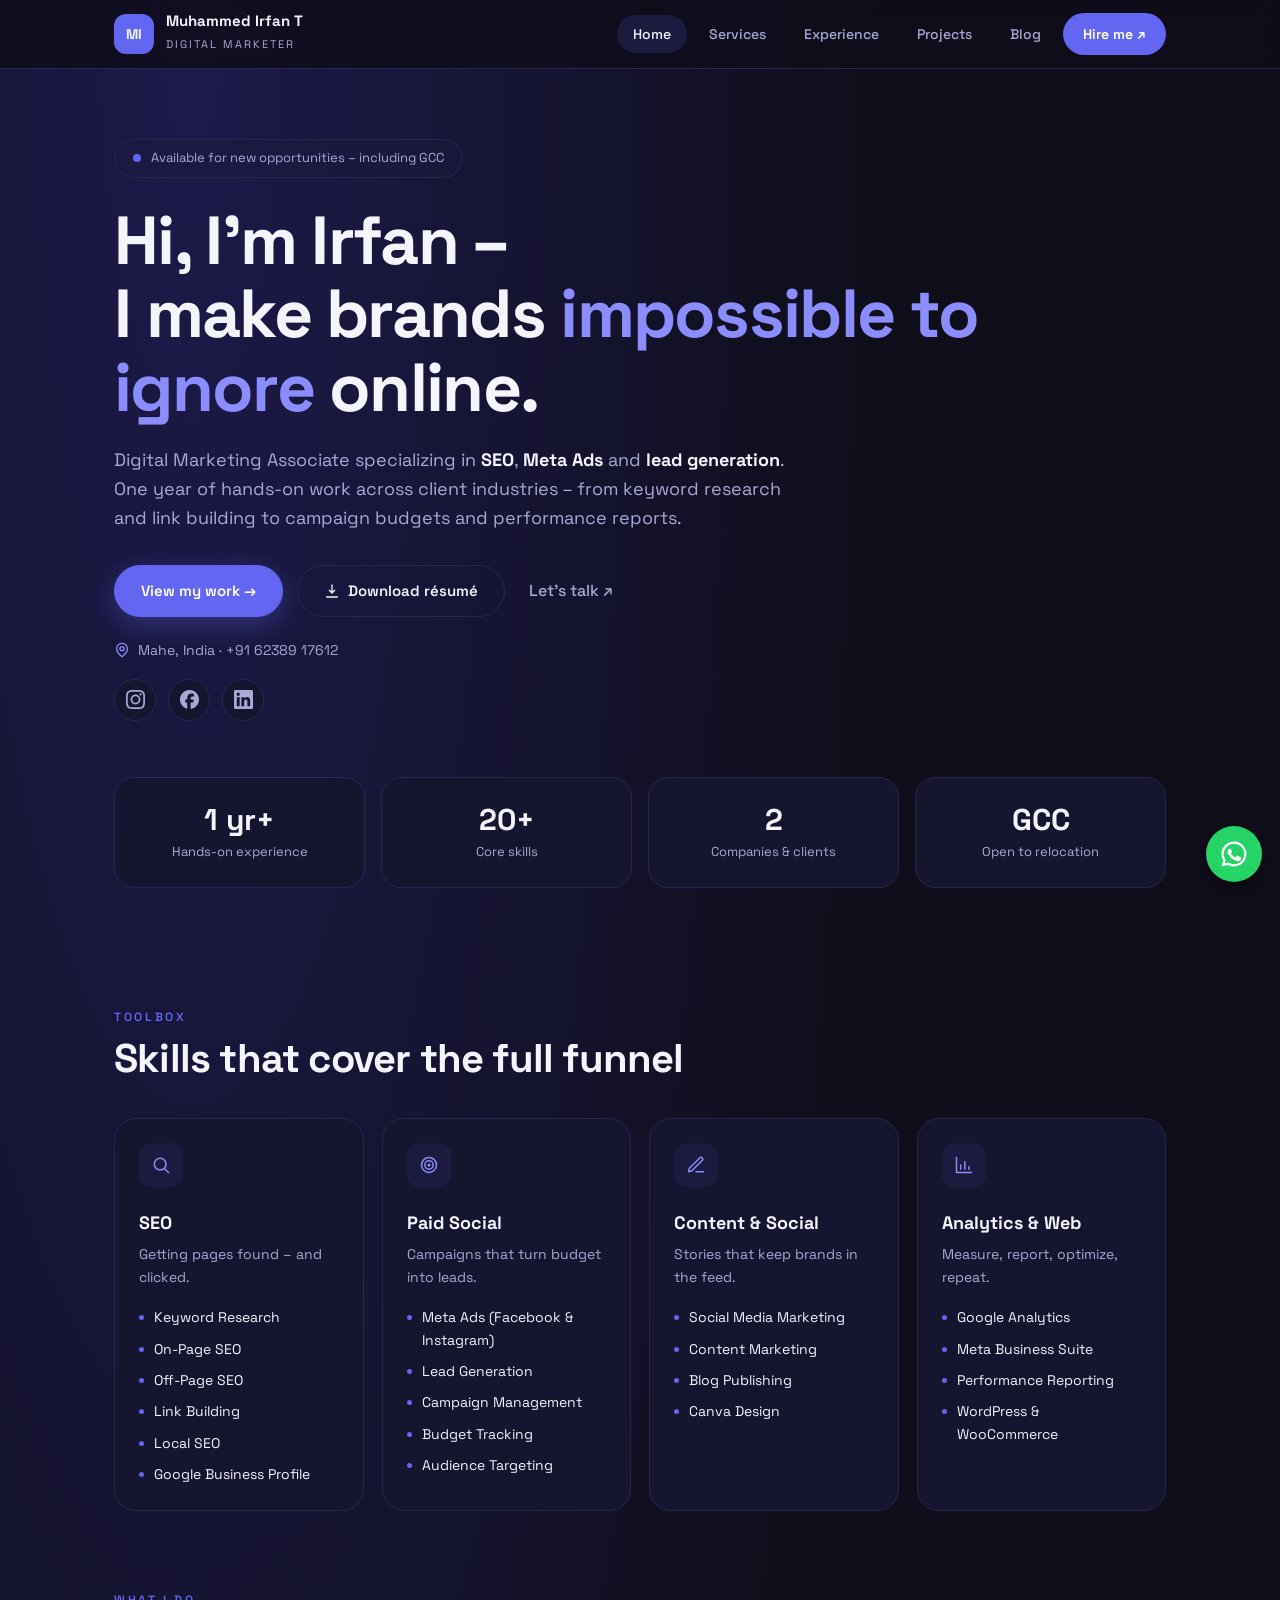
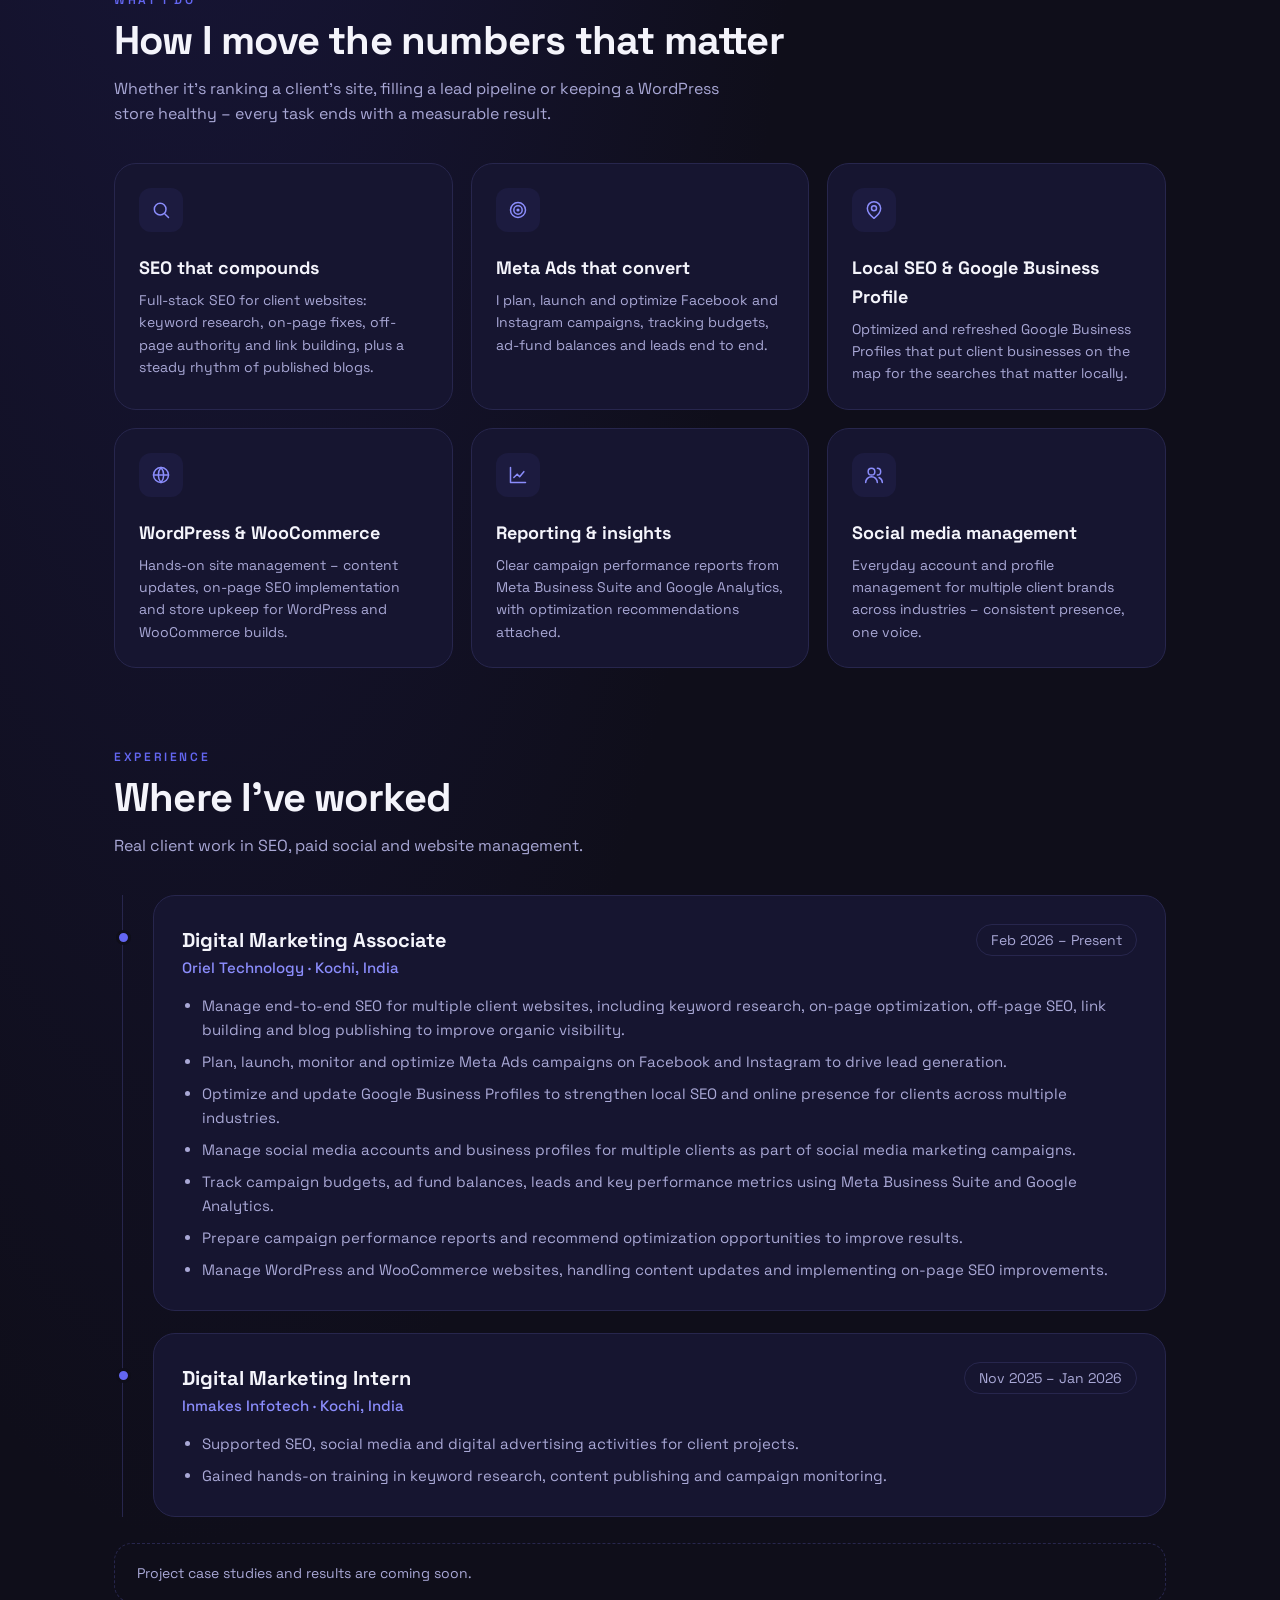
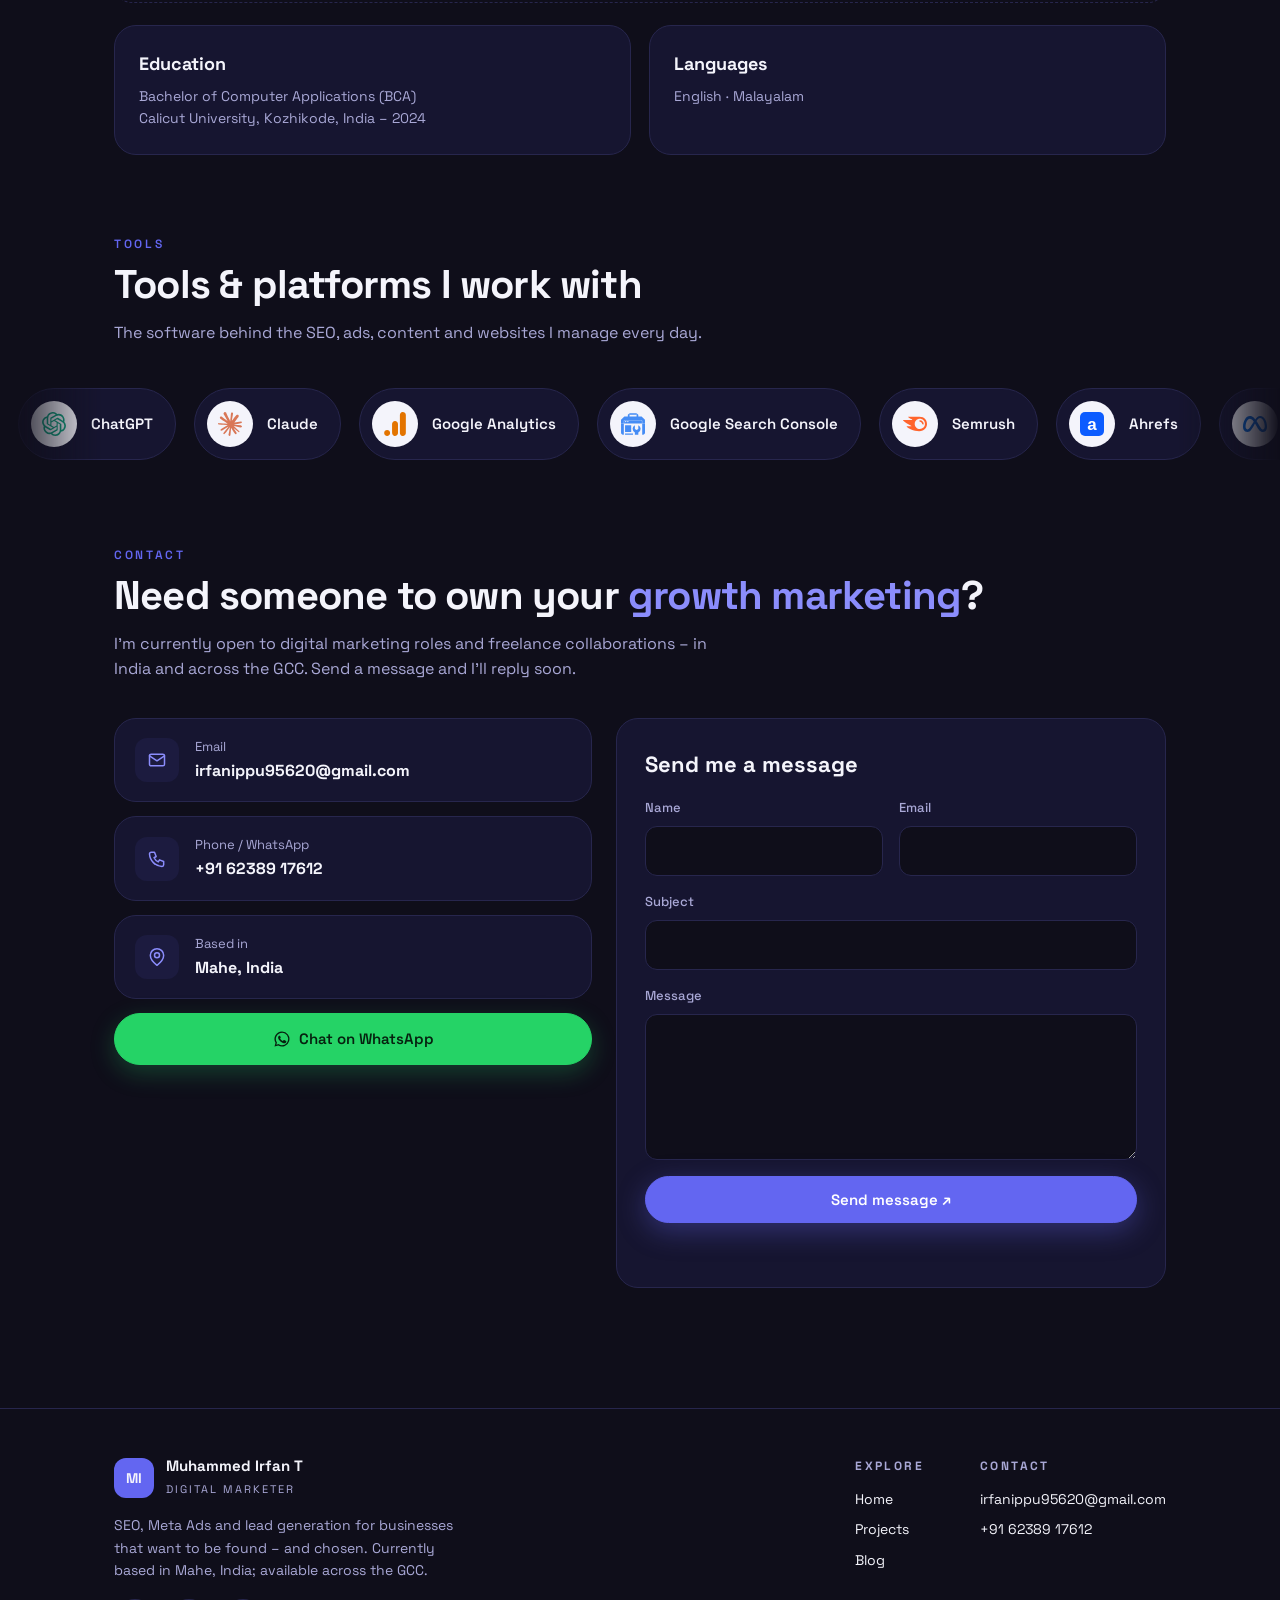
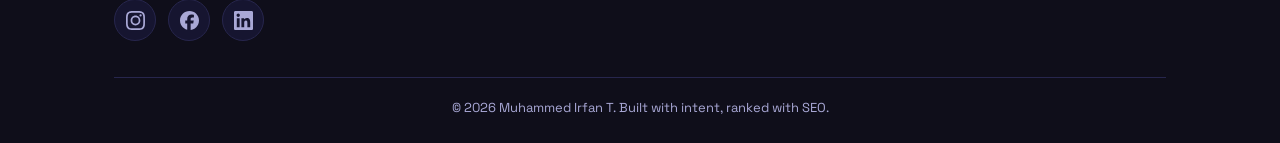
==== commit a9236499: "Add files via upload" ====
--- a/index.html
+++ b/index.html
@@ -82,6 +82,7 @@
    <a class="ghost" href="#contact">Let’s talk ↗</a>
   </div>
   <div class="loc"><svg width="16" height="16" viewBox="0 0 24 24" fill="none" stroke="#8b8dfc" stroke-width="2"><path d="M20 10c0 6-8 12-8 12S4 16 4 10a8 8 0 0116 0z"/><circle cx="12" cy="10" r="3"/></svg>Mahe, India · +91 62389 17612</div>
+  <div class="soc hsoc" aria-label="Social media"><a href="https://www.instagram.com/irfaanmohmdd/" target="_blank" rel="noopener" aria-label="Instagram"><svg viewBox="0 0 24 24" fill="currentColor"><path d="M7.0301.084c-1.2768.0602-2.1487.264-2.911.5634-.7888.3075-1.4575.72-2.1228 1.3877-.6652.6677-1.075 1.3368-1.3802 2.127-.2954.7638-.4956 1.6365-.552 2.914-.0564 1.2775-.0689 1.6882-.0626 4.947.0062 3.2586.0206 3.6671.0825 4.9473.061 1.2765.264 2.1482.5635 2.9107.308.7889.72 1.4573 1.388 2.1228.6679.6655 1.3365 1.0743 2.1285 1.38.7632.295 1.6361.4961 2.9134.552 1.2773.056 1.6884.069 4.9462.0627 3.2578-.0062 3.668-.0207 4.9478-.0814 1.28-.0607 2.147-.2652 2.9098-.5633.7889-.3086 1.4578-.72 2.1228-1.3881.665-.6682 1.0745-1.3378 1.3795-2.1284.2957-.7632.4966-1.636.552-2.9124.056-1.2809.0692-1.6898.063-4.948-.0063-3.2583-.021-3.6668-.0817-4.9465-.0607-1.2797-.264-2.1487-.5633-2.9117-.3084-.7889-.72-1.4568-1.3876-2.1228C21.2982 1.33 20.628.9208 19.8378.6165 19.074.321 18.2017.1197 16.9244.0645 15.6471.0093 15.236-.005 11.977.0014 8.718.0076 8.31.0215 7.0301.0839m.1402 21.6932c-1.17-.0509-1.8053-.2453-2.2287-.408-.5606-.216-.96-.4771-1.3819-.895-.422-.4178-.6811-.8186-.9-1.378-.1644-.4234-.3624-1.058-.4171-2.228-.0595-1.2645-.072-1.6442-.079-4.848-.007-3.2037.0053-3.583.0607-4.848.05-1.169.2456-1.805.408-2.2282.216-.5613.4762-.96.895-1.3816.4188-.4217.8184-.6814 1.3783-.9003.423-.1651 1.0575-.3614 2.227-.4171 1.2655-.06 1.6447-.072 4.848-.079 3.2033-.007 3.5835.005 4.8495.0608 1.169.0508 1.8053.2445 2.228.408.5608.216.96.4754 1.3816.895.4217.4194.6816.8176.9005 1.3787.1653.4217.3617 1.056.4169 2.2263.0602 1.2655.0739 1.645.0796 4.848.0058 3.203-.0055 3.5834-.061 4.848-.051 1.17-.245 1.8055-.408 2.2294-.216.5604-.4763.96-.8954 1.3814-.419.4215-.8181.6811-1.3783.9-.4224.1649-1.0577.3617-2.2262.4174-1.2656.0595-1.6448.072-4.8493.079-3.2045.007-3.5825-.006-4.848-.0608M16.953 5.5864A1.44 1.44 0 1 0 18.39 4.144a1.44 1.44 0 0 0-1.437 1.4424M5.8385 12.012c.0067 3.4032 2.7706 6.1557 6.173 6.1493 3.4026-.0065 6.157-2.7701 6.1506-6.1733-.0065-3.4032-2.771-6.1565-6.174-6.1498-3.403.0067-6.156 2.771-6.1496 6.1738M8 12.0077a4 4 0 1 1 4.008 3.9921A3.9996 3.9996 0 0 1 8 12.0077"/></svg></a><a href="https://www.facebook.com/irfan.t.7127" target="_blank" rel="noopener" aria-label="Facebook"><svg viewBox="0 0 24 24" fill="currentColor"><path d="M9.101 23.691v-7.98H6.627v-3.667h2.474v-1.58c0-4.085 1.848-5.978 5.858-5.978.401 0 .955.042 1.468.103a8.68 8.68 0 0 1 1.141.195v3.325a8.623 8.623 0 0 0-.653-.036 26.805 26.805 0 0 0-.733-.009c-.707 0-1.259.096-1.675.309a1.686 1.686 0 0 0-.679.622c-.258.42-.374.995-.374 1.752v1.297h3.919l-.386 2.103-.287 1.564h-3.246v8.245C19.396 23.238 24 18.179 24 12.044c0-6.627-5.373-12-12-12s-12 5.373-12 12c0 5.628 3.874 10.35 9.101 11.647Z"/></svg></a><a href="https://www.linkedin.com/in/muhammed-irfan-t-b0ba302bb/" target="_blank" rel="noopener" aria-label="LinkedIn"><svg viewBox="0 0 24 24" fill="currentColor"><path d="M20.447 20.452h-3.554v-5.569c0-1.328-.027-3.037-1.852-3.037-1.853 0-2.136 1.445-2.136 2.939v5.667H9.351V9h3.414v1.561h.046c.477-.9 1.637-1.85 3.37-1.85 3.601 0 4.267 2.37 4.267 5.455v6.286zM5.337 7.433c-1.144 0-2.063-.926-2.063-2.065 0-1.138.92-2.063 2.063-2.063 1.14 0 2.064.925 2.064 2.063 0 1.139-.925 2.065-2.064 2.065zm1.782 13.019H3.555V9h3.564v11.452zM22.225 0H1.771C.792 0 0 .774 0 1.729v20.542C0 23.227.792 24 1.771 24h20.451C23.2 24 24 23.227 24 22.271V1.729C24 .774 23.2 0 22.222 0h.003z"/></svg></a></div>
  </div>
  
 </div>
@@ -267,7 +268,7 @@
 </script>
 <script>
 /* Social links: paste your profile URLs between the quotes. An icon appears only when its link is filled in. */
-var SOCIAL={instagram:"",facebook:"",linkedin:""};
+var SOCIAL={instagram:"https://www.instagram.com/irfaanmohmdd/",facebook:"https://www.facebook.com/irfan.t.7127",linkedin:"https://www.linkedin.com/in/muhammed-irfan-t-b0ba302bb/"};
 (function(){var P={"instagram": "M7.0301.084c-1.2768.0602-2.1487.264-2.911.5634-.7888.3075-1.4575.72-2.1228 1.3877-.6652.6677-1.075 1.3368-1.3802 2.127-.2954.7638-.4956 1.6365-.552 2.914-.0564 1.2775-.0689 1.6882-.0626 4.947.0062 3.2586.0206 3.6671.0825 4.9473.061 1.2765.264 2.1482.5635 2.9107.308.7889.72 1.4573 1.388 2.1228.6679.6655 1.3365 1.0743 2.1285 1.38.7632.295 1.6361.4961 2.9134.552 1.2773.056 1.6884.069 4.9462.0627 3.2578-.0062 3.668-.0207 4.9478-.0814 1.28-.0607 2.147-.2652 2.9098-.5633.7889-.3086 1.4578-.72 2.1228-1.3881.665-.6682 1.0745-1.3378 1.3795-2.1284.2957-.7632.4966-1.636.552-2.9124.056-1.2809.0692-1.6898.063-4.948-.0063-3.2583-.021-3.6668-.0817-4.9465-.0607-1.2797-.264-2.1487-.5633-2.9117-.3084-.7889-.72-1.4568-1.3876-2.1228C21.2982 1.33 20.628.9208 19.8378.6165 19.074.321 18.2017.1197 16.9244.0645 15.6471.0093 15.236-.005 11.977.0014 8.718.0076 8.31.0215 7.0301.0839m.1402 21.6932c-1.17-.0509-1.8053-.2453-2.2287-.408-.5606-.216-.96-.4771-1.3819-.895-.422-.4178-.6811-.8186-.9-1.378-.1644-.4234-.3624-1.058-.4171-2.228-.0595-1.2645-.072-1.6442-.079-4.848-.007-3.2037.0053-3.583.0607-4.848.05-1.169.2456-1.805.408-2.2282.216-.5613.4762-.96.895-1.3816.4188-.4217.8184-.6814 1.3783-.9003.423-.1651 1.0575-.3614 2.227-.4171 1.2655-.06 1.6447-.072 4.848-.079 3.2033-.007 3.5835.005 4.8495.0608 1.169.0508 1.8053.2445 2.228.408.5608.216.96.4754 1.3816.895.4217.4194.6816.8176.9005 1.3787.1653.4217.3617 1.056.4169 2.2263.0602 1.2655.0739 1.645.0796 4.848.0058 3.203-.0055 3.5834-.061 4.848-.051 1.17-.245 1.8055-.408 2.2294-.216.5604-.4763.96-.8954 1.3814-.419.4215-.8181.6811-1.3783.9-.4224.1649-1.0577.3617-2.2262.4174-1.2656.0595-1.6448.072-4.8493.079-3.2045.007-3.5825-.006-4.848-.0608M16.953 5.5864A1.44 1.44 0 1 0 18.39 4.144a1.44 1.44 0 0 0-1.437 1.4424M5.8385 12.012c.0067 3.4032 2.7706 6.1557 6.173 6.1493 3.4026-.0065 6.157-2.7701 6.1506-6.1733-.0065-3.4032-2.771-6.1565-6.174-6.1498-3.403.0067-6.156 2.771-6.1496 6.1738M8 12.0077a4 4 0 1 1 4.008 3.9921A3.9996 3.9996 0 0 1 8 12.0077", "facebook": "M9.101 23.691v-7.98H6.627v-3.667h2.474v-1.58c0-4.085 1.848-5.978 5.858-5.978.401 0 .955.042 1.468.103a8.68 8.68 0 0 1 1.141.195v3.325a8.623 8.623 0 0 0-.653-.036 26.805 26.805 0 0 0-.733-.009c-.707 0-1.259.096-1.675.309a1.686 1.686 0 0 0-.679.622c-.258.42-.374.995-.374 1.752v1.297h3.919l-.386 2.103-.287 1.564h-3.246v8.245C19.396 23.238 24 18.179 24 12.044c0-6.627-5.373-12-12-12s-12 5.373-12 12c0 5.628 3.874 10.35 9.101 11.647Z", "linkedin": "M20.447 20.452h-3.554v-5.569c0-1.328-.027-3.037-1.852-3.037-1.853 0-2.136 1.445-2.136 2.939v5.667H9.351V9h3.414v1.561h.046c.477-.9 1.637-1.85 3.37-1.85 3.601 0 4.267 2.37 4.267 5.455v6.286zM5.337 7.433c-1.144 0-2.063-.926-2.063-2.065 0-1.138.92-2.063 2.063-2.063 1.14 0 2.064.925 2.064 2.063 0 1.139-.925 2.065-2.064 2.065zm1.782 13.019H3.555V9h3.564v11.452zM22.225 0H1.771C.792 0 0 .774 0 1.729v20.542C0 23.227.792 24 1.771 24h20.451C23.2 24 24 23.227 24 22.271V1.729C24 .774 23.2 0 22.222 0h.003z"},N={instagram:"Instagram",facebook:"Facebook",linkedin:"LinkedIn"},h="";
 for(var k in SOCIAL){if(SOCIAL[k])h+='<a href="'+SOCIAL[k]+'" target="_blank" rel="noopener" aria-label="'+N[k]+'"><svg viewBox="0 0 24 24" fill="currentColor"><path d="'+P[k]+'"/></svg></a>'}
 var s=document.getElementById("soc");if(s)s.innerHTML=h})();
